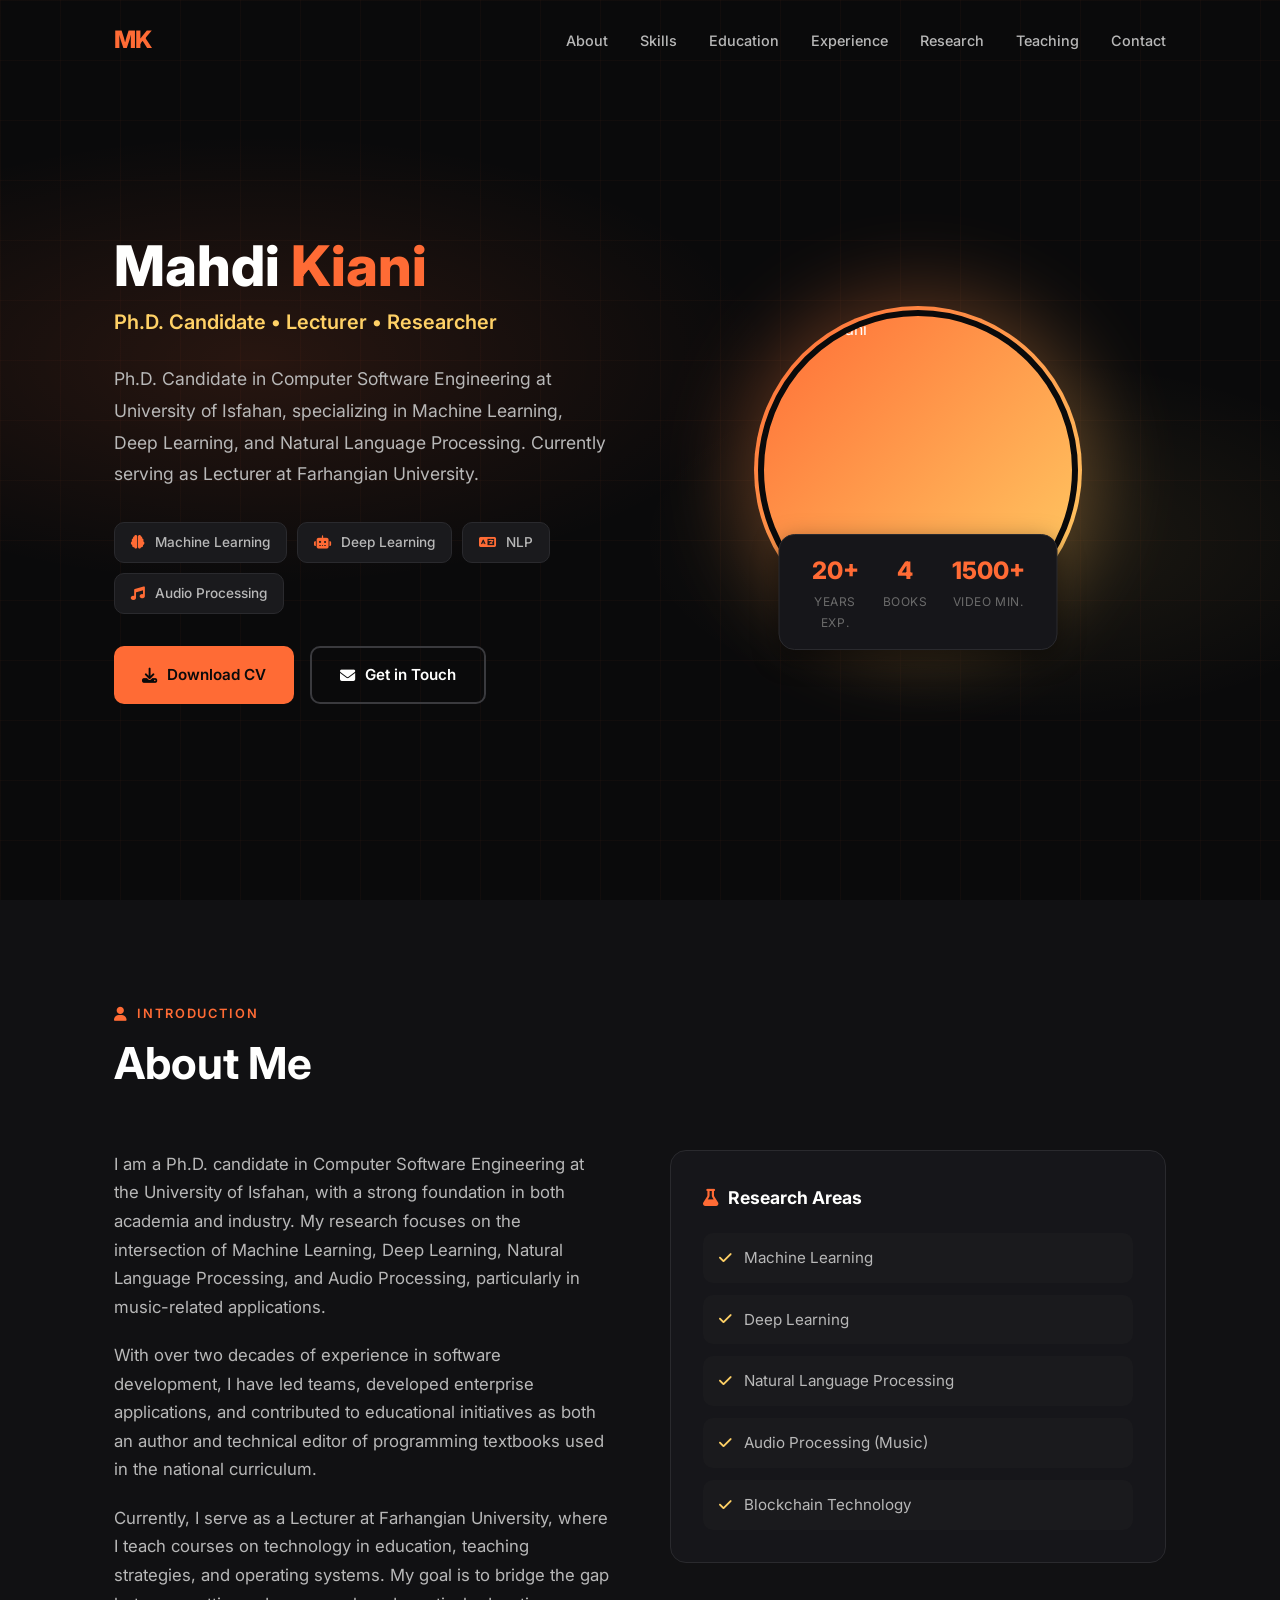
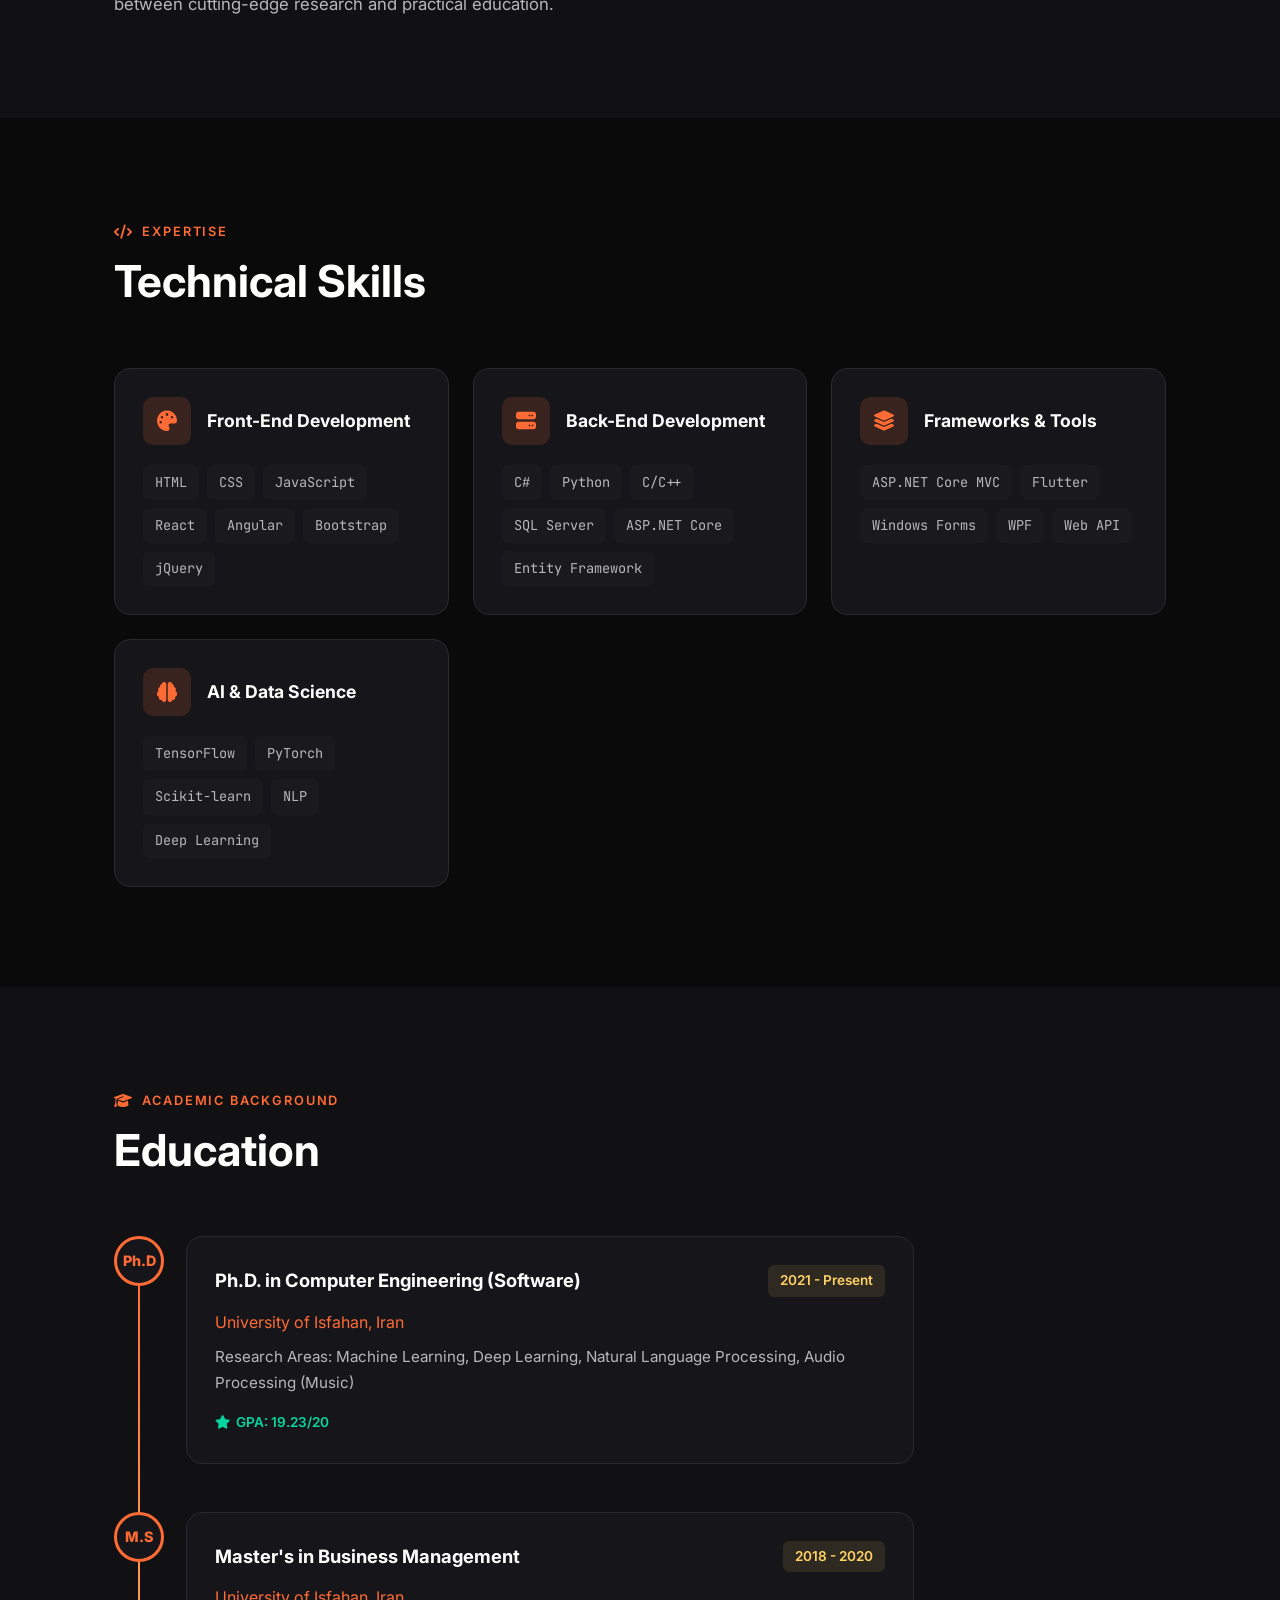
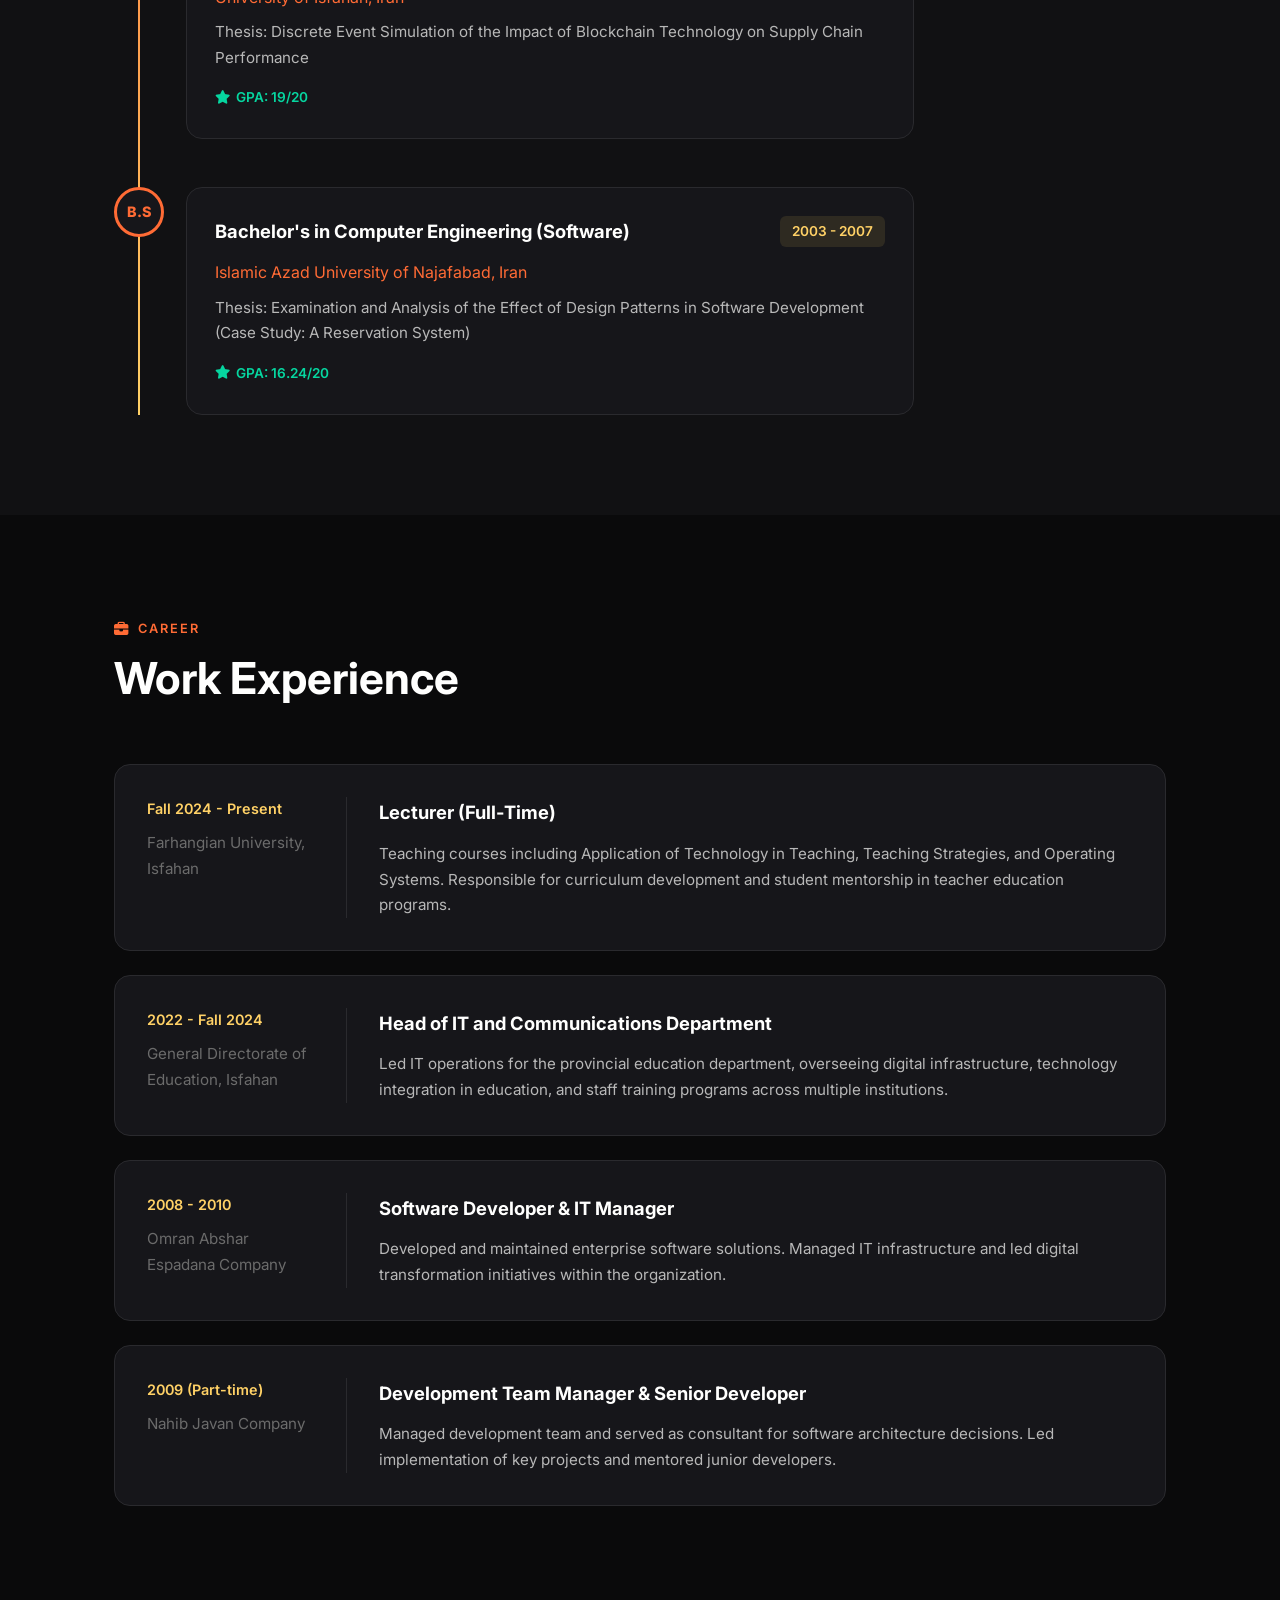
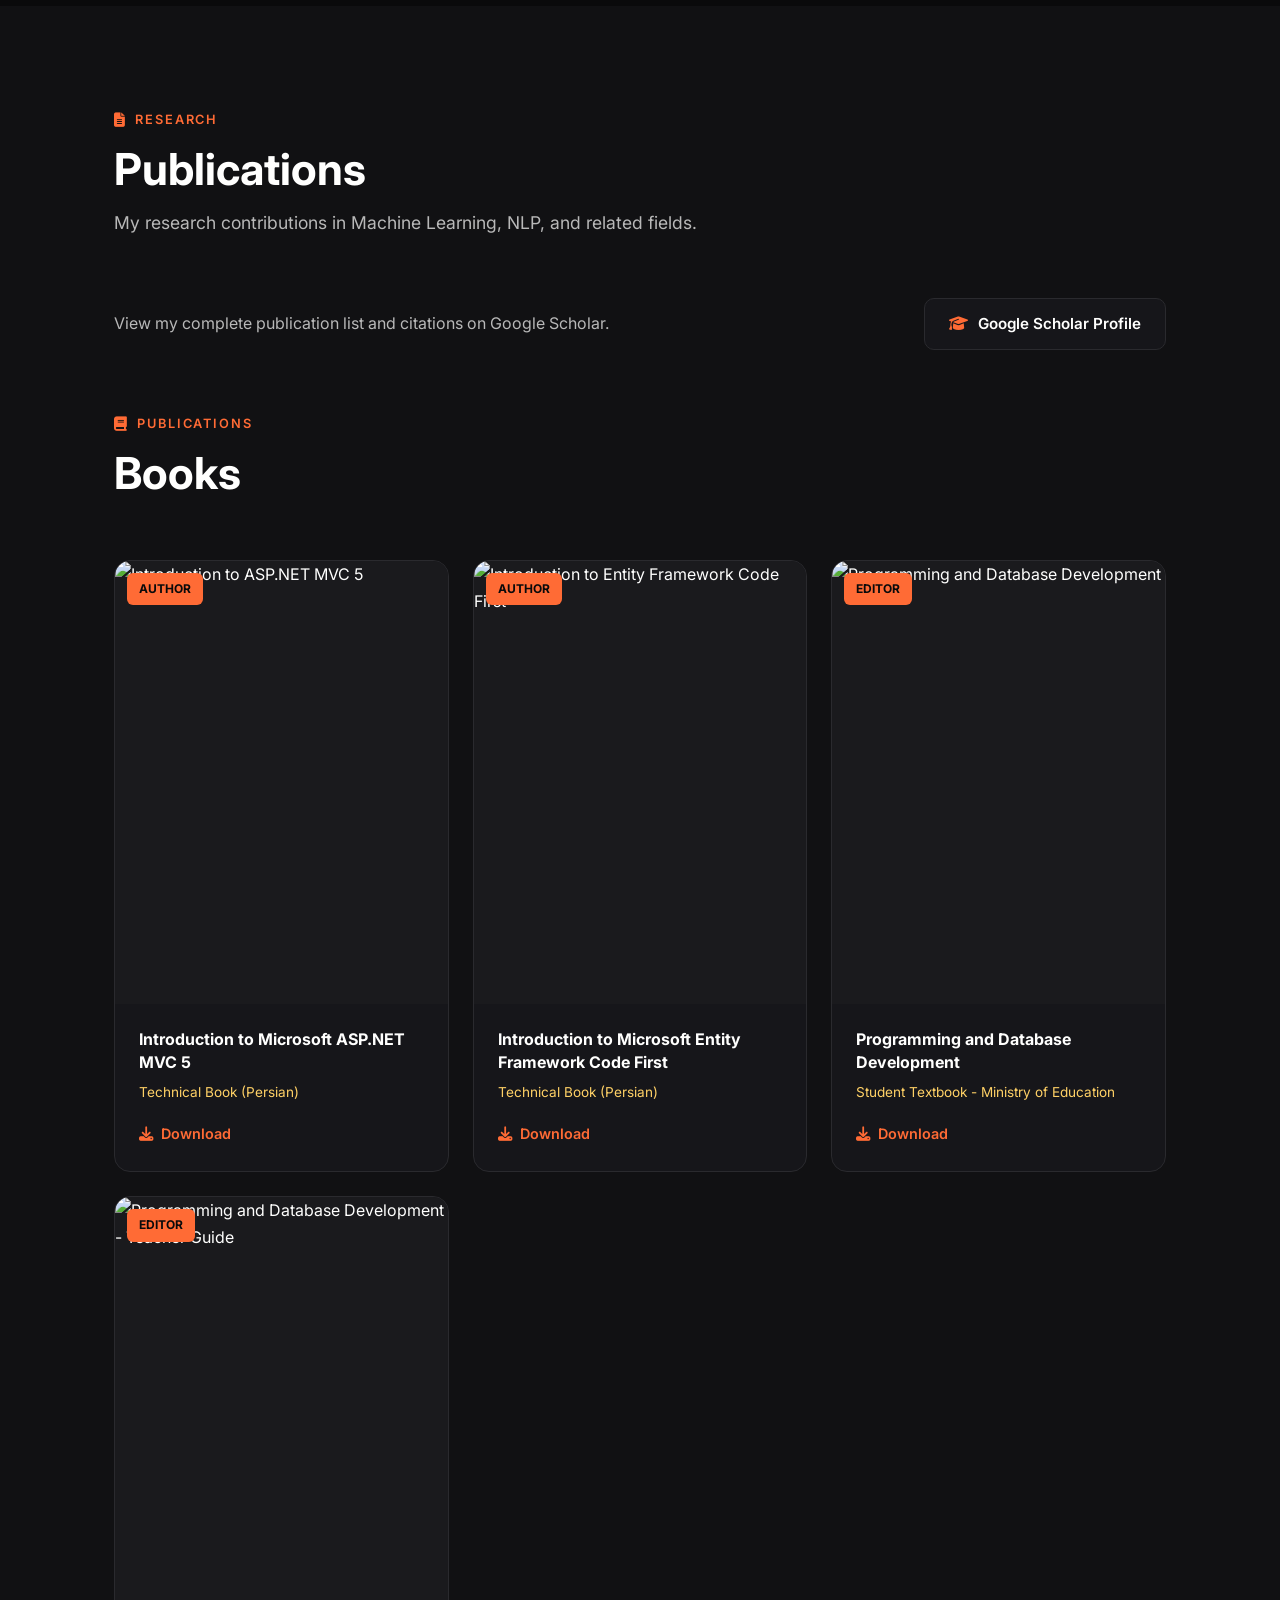
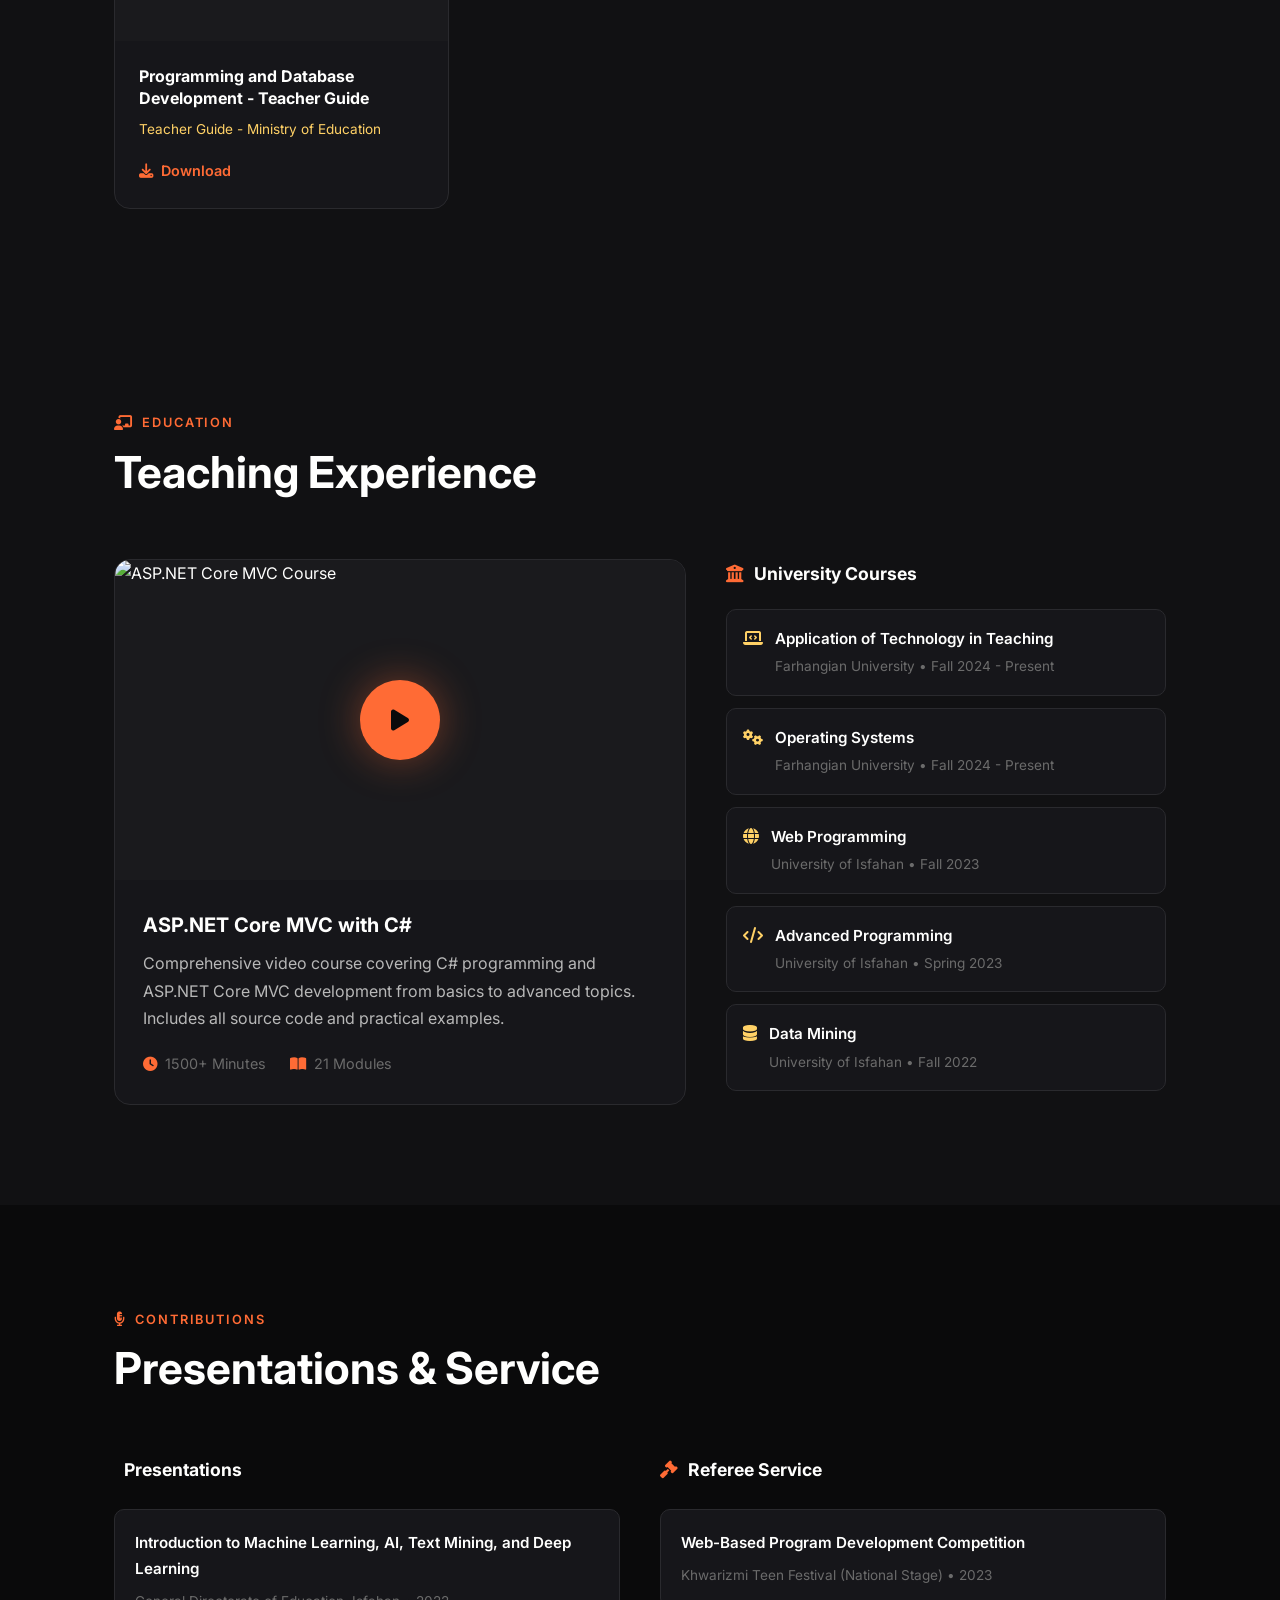
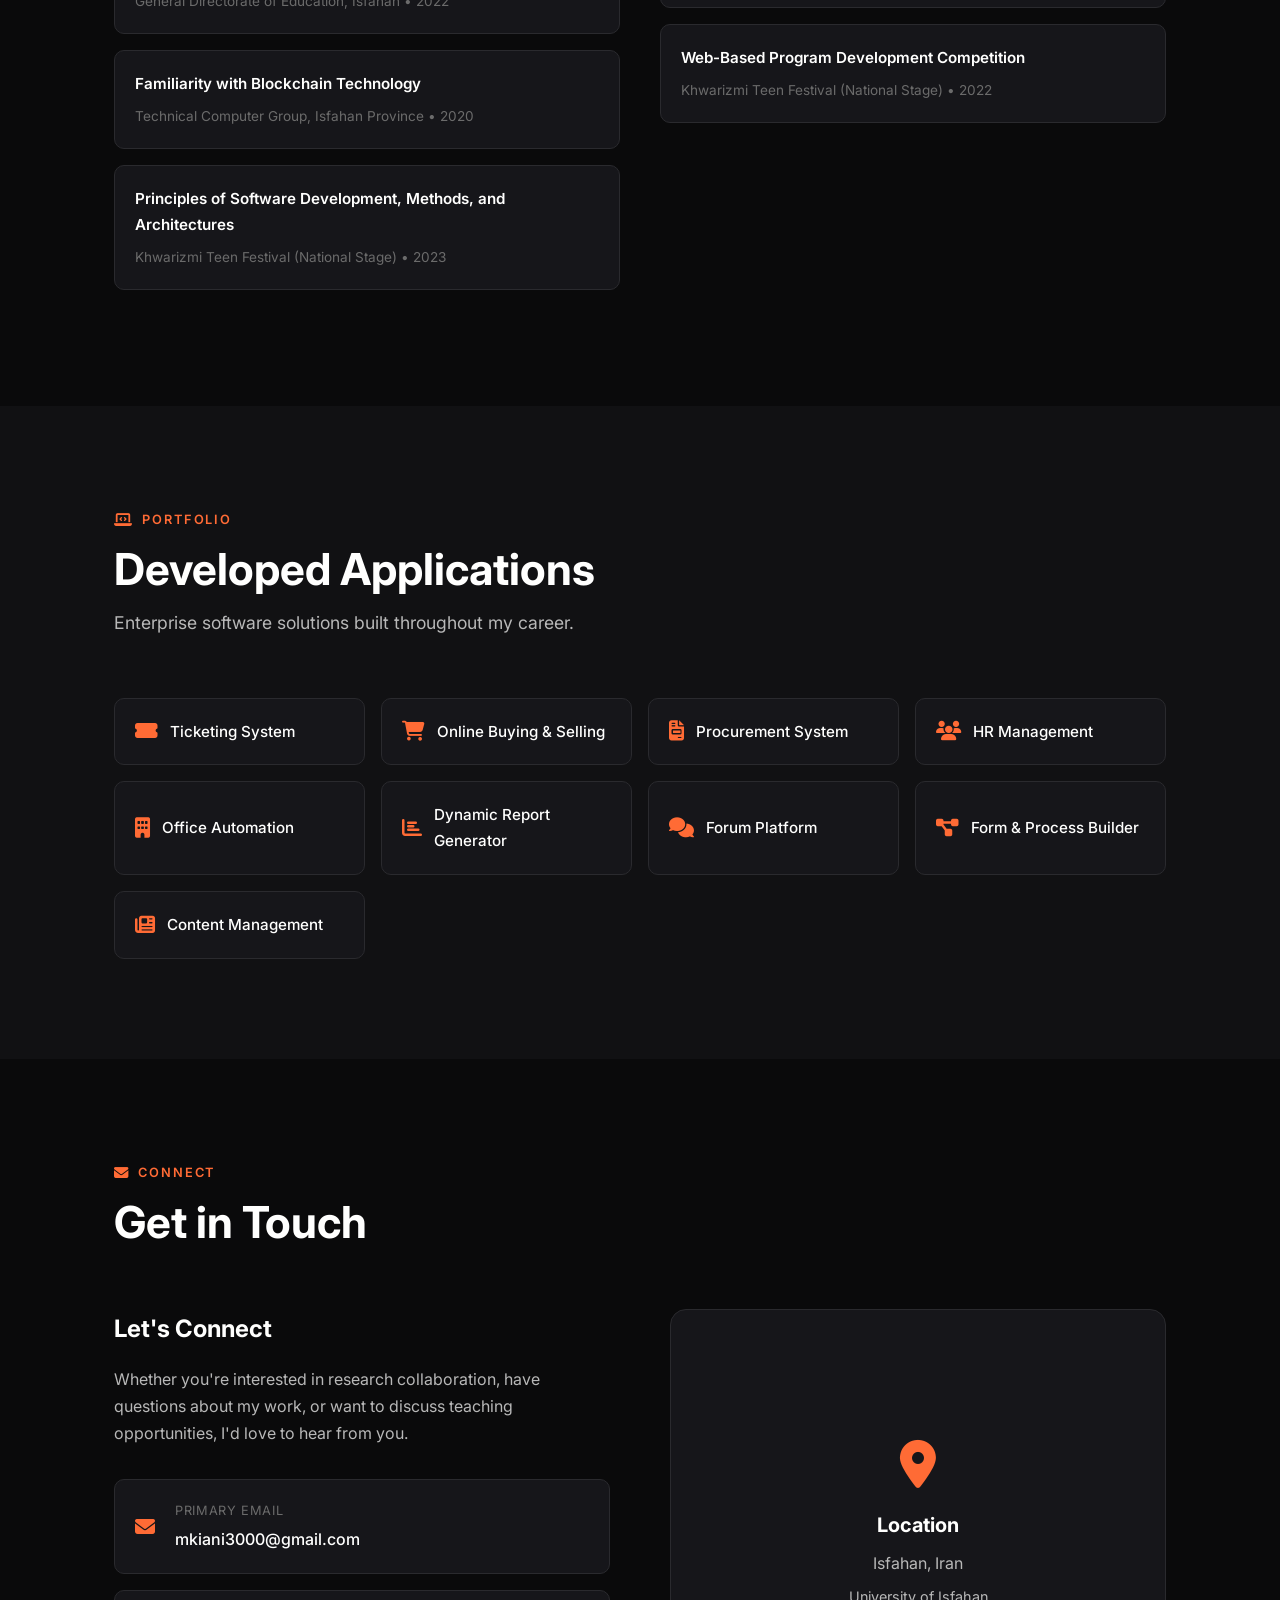
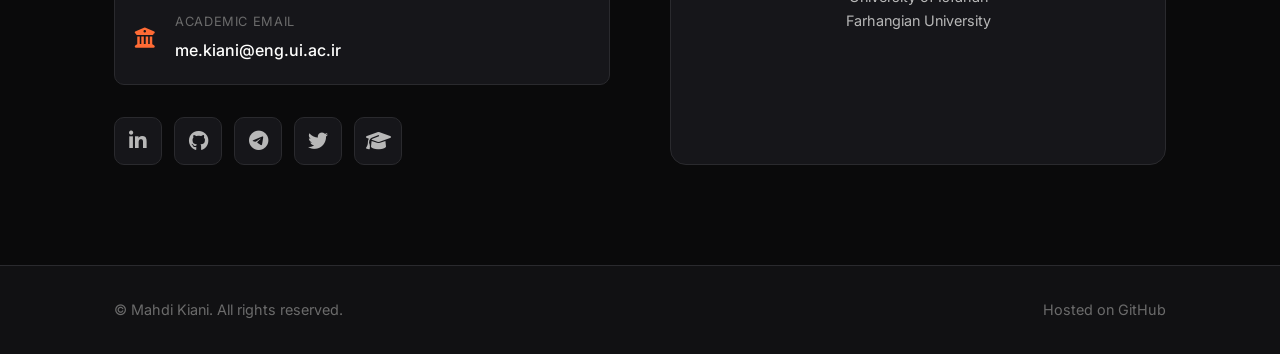
==== index.html @ ae6b4154 "Add files via upload" ====
<!DOCTYPE html>
<html lang="en">
<head>
    <meta charset="UTF-8">
    <meta name="viewport" content="width=device-width, initial-scale=1.0">
    <meta name="description" content="Mahdi Kiani - Ph.D. Candidate in Computer Software Engineering, Lecturer, Researcher in Machine Learning, Deep Learning, and NLP">
    <meta name="keywords" content="Mahdi Kiani, PhD, Computer Engineering, Machine Learning, Deep Learning, NLP, University of Isfahan, Farhangian University">
    <meta name="author" content="Mahdi Kiani">
    
    <title>Mahdi Kiani | Ph.D. Candidate • Lecturer • Researcher</title>
    
    <!-- Favicon -->
    <link rel="icon" type="image/png" href="images/favicon.png">
    
    <!-- Google Fonts -->
    <link rel="preconnect" href="https://fonts.googleapis.com">
    <link rel="preconnect" href="https://fonts.gstatic.com" crossorigin>
    <link href="https://fonts.googleapis.com/css2?family=Inter:wght@300;400;500;600;700;800&family=JetBrains+Mono:wght@400;500&display=swap" rel="stylesheet">
    
    <!-- Font Awesome Icons -->
    <link rel="stylesheet" href="https://cdnjs.cloudflare.com/ajax/libs/font-awesome/6.5.1/css/all.min.css">
    
    <!-- AOS Animation Library -->
    <link rel="stylesheet" href="https://cdnjs.cloudflare.com/ajax/libs/aos/2.3.4/aos.css">
    
    <style>
        /* ========================================
           CSS Variables - Dark Mode with Warm High Contrast
           ======================================== */
        :root {
            /* Warm High Contrast Palette */
            --primary: #ff6b35;
            --primary-light: #ff8c5a;
            --primary-dark: #e55a2b;
            --primary-glow: rgba(255, 107, 53, 0.15);
            
            --accent: #ffd166;
            --accent-light: #ffe08a;
            --accent-dark: #e5b84d;
            
            --success: #06d6a0;
            --info: #118ab2;
            
            /* Dark backgrounds */
            --bg-primary: #0a0a0b;
            --bg-secondary: #111113;
            --bg-tertiary: #1a1a1d;
            --bg-card: #16161a;
            --bg-card-hover: #1e1e23;
            
            /* Text colors */
            --text-primary: #fffffe;
            --text-secondary: #b8b8b8;
            --text-muted: #6b6b6b;
            
            /* Borders */
            --border-color: #2a2a2e;
            --border-light: #3a3a3e;
            
            /* Shadows */
            --shadow-sm: 0 2px 4px rgba(0, 0, 0, 0.3);
            --shadow-md: 0 4px 12px rgba(0, 0, 0, 0.4);
            --shadow-lg: 0 8px 24px rgba(0, 0, 0, 0.5);
            --shadow-glow: 0 0 30px rgba(255, 107, 53, 0.2);
            
            /* Typography */
            --font-main: 'Inter', -apple-system, BlinkMacSystemFont, sans-serif;
            --font-mono: 'JetBrains Mono', monospace;
            
            /* Spacing */
            --section-padding: 100px;
            --container-width: 1100px;
            
            /* Transitions */
            --transition-fast: 0.15s ease;
            --transition-base: 0.3s ease;
            --transition-slow: 0.5s ease;
            
            /* Border Radius */
            --radius-sm: 6px;
            --radius-md: 10px;
            --radius-lg: 16px;
            --radius-xl: 24px;
        }

        /* ========================================
           Base Styles
           ======================================== */
        *, *::before, *::after {
            box-sizing: border-box;
            margin: 0;
            padding: 0;
        }

        html {
            scroll-behavior: smooth;
            font-size: 16px;
        }

        body {
            font-family: var(--font-main);
            background-color: var(--bg-primary);
            color: var(--text-primary);
            line-height: 1.7;
            overflow-x: hidden;
        }

        ::selection {
            background: var(--primary);
            color: var(--bg-primary);
        }

        img {
            max-width: 100%;
            height: auto;
            display: block;
        }

        a {
            text-decoration: none;
            color: inherit;
            transition: color var(--transition-fast);
        }

        ul, ol {
            list-style: none;
        }

        /* Container */
        .container {
            width: 100%;
            max-width: var(--container-width);
            margin: 0 auto;
            padding: 0 24px;
        }

        /* Section */
        .section {
            padding: var(--section-padding) 0;
        }

        .section-header {
            margin-bottom: 60px;
        }

        .section-tag {
            display: inline-flex;
            align-items: center;
            gap: 8px;
            font-size: 0.8rem;
            font-weight: 600;
            color: var(--primary);
            text-transform: uppercase;
            letter-spacing: 0.15em;
            margin-bottom: 12px;
        }

        .section-tag i {
            font-size: 0.9rem;
        }

        .section-title {
            font-size: clamp(2rem, 4vw, 2.75rem);
            font-weight: 700;
            color: var(--text-primary);
            line-height: 1.2;
        }

        .section-subtitle {
            font-size: 1.1rem;
            color: var(--text-secondary);
            margin-top: 12px;
            max-width: 600px;
        }

        /* ========================================
           Navigation
           ======================================== */
        .navbar {
            position: fixed;
            top: 0;
            left: 0;
            right: 0;
            z-index: 1000;
            padding: 20px 0;
            transition: all var(--transition-base);
        }

        .navbar.scrolled {
            background: rgba(10, 10, 11, 0.95);
            backdrop-filter: blur(20px);
            padding: 12px 0;
            border-bottom: 1px solid var(--border-color);
        }

        .nav-container {
            max-width: var(--container-width);
            margin: 0 auto;
            padding: 0 24px;
            display: flex;
            align-items: center;
            justify-content: space-between;
        }

        .nav-logo {
            font-size: 1.5rem;
            font-weight: 800;
            color: var(--primary);
            letter-spacing: -0.03em;
        }

        .nav-menu {
            display: flex;
            align-items: center;
            gap: 32px;
        }

        .nav-link {
            font-size: 0.9rem;
            font-weight: 500;
            color: var(--text-secondary);
            position: relative;
            padding: 8px 0;
        }

        .nav-link::after {
            content: '';
            position: absolute;
            bottom: 0;
            left: 0;
            width: 0;
            height: 2px;
            background: var(--primary);
            transition: width var(--transition-base);
        }

        .nav-link:hover,
        .nav-link.active {
            color: var(--text-primary);
        }

        .nav-link:hover::after,
        .nav-link.active::after {
            width: 100%;
        }

        .nav-toggle {
            display: none;
            flex-direction: column;
            gap: 5px;
            background: none;
            border: none;
            cursor: pointer;
            padding: 8px;
        }

        .nav-toggle span {
            width: 24px;
            height: 2px;
            background: var(--text-primary);
            transition: all var(--transition-fast);
        }

        /* ========================================
           Hero Section
           ======================================== */
        .hero {
            min-height: 100vh;
            display: flex;
            align-items: center;
            position: relative;
            padding: 120px 0 80px;
            overflow: hidden;
        }

        .hero-bg {
            position: absolute;
            inset: 0;
            z-index: -1;
        }

        .hero-gradient {
            position: absolute;
            inset: 0;
            background: 
                radial-gradient(ellipse 80% 50% at 20% 40%, rgba(255, 107, 53, 0.12) 0%, transparent 50%),
                radial-gradient(ellipse 60% 40% at 80% 60%, rgba(255, 209, 102, 0.08) 0%, transparent 50%);
        }

        .hero-grid {
            position: absolute;
            inset: 0;
            background-image: 
                linear-gradient(rgba(255, 107, 53, 0.03) 1px, transparent 1px),
                linear-gradient(90deg, rgba(255, 107, 53, 0.03) 1px, transparent 1px);
            background-size: 60px 60px;
        }

        .hero-content {
            display: grid;
            grid-template-columns: 1fr 1fr;
            gap: 60px;
            align-items: center;
        }

        .hero-text h1 {
            font-size: clamp(2.5rem, 5vw, 3.5rem);
            font-weight: 800;
            line-height: 1.1;
            margin-bottom: 8px;
        }

        .hero-text h1 .highlight {
            color: var(--primary);
        }

        .hero-subtitle {
            font-size: 1.25rem;
            color: var(--accent);
            font-weight: 600;
            margin-bottom: 24px;
        }

        .hero-description {
            font-size: 1.1rem;
            color: var(--text-secondary);
            margin-bottom: 32px;
            line-height: 1.8;
        }

        .hero-tags {
            display: flex;
            flex-wrap: wrap;
            gap: 10px;
            margin-bottom: 32px;
        }

        .hero-tag {
            padding: 8px 16px;
            background: var(--bg-tertiary);
            border: 1px solid var(--border-color);
            border-radius: var(--radius-md);
            font-size: 0.85rem;
            color: var(--text-secondary);
            font-weight: 500;
        }

        .hero-tag i {
            color: var(--primary);
            margin-right: 6px;
        }

        .hero-actions {
            display: flex;
            gap: 16px;
            flex-wrap: wrap;
        }

        .btn {
            display: inline-flex;
            align-items: center;
            gap: 10px;
            padding: 14px 28px;
            font-family: var(--font-main);
            font-size: 0.95rem;
            font-weight: 600;
            border-radius: var(--radius-md);
            transition: all var(--transition-fast);
            cursor: pointer;
            border: none;
        }

        .btn-primary {
            background: var(--primary);
            color: var(--bg-primary);
        }

        .btn-primary:hover {
            background: var(--primary-light);
            transform: translateY(-2px);
            box-shadow: var(--shadow-glow);
        }

        .btn-secondary {
            background: transparent;
            color: var(--text-primary);
            border: 2px solid var(--border-light);
        }

        .btn-secondary:hover {
            border-color: var(--primary);
            color: var(--primary);
        }

        .hero-image {
            position: relative;
            display: flex;
            justify-content: center;
        }

        .hero-image-wrapper {
            position: relative;
            width: 320px;
            height: 320px;
        }

        .hero-image-glow {
            position: absolute;
            inset: -20px;
            background: linear-gradient(135deg, var(--primary), var(--accent));
            border-radius: 50%;
            opacity: 0.3;
            filter: blur(40px);
            animation: pulse 4s ease-in-out infinite;
        }

        @keyframes pulse {
            0%, 100% { transform: scale(1); opacity: 0.3; }
            50% { transform: scale(1.05); opacity: 0.4; }
        }

        .hero-image-border {
            position: absolute;
            inset: -4px;
            background: linear-gradient(135deg, var(--primary), var(--accent));
            border-radius: 50%;
        }

        .hero-image img {
            position: relative;
            width: 100%;
            height: 100%;
            border-radius: 50%;
            object-fit: cover;
            border: 6px solid var(--bg-primary);
        }

        .hero-stats {
            position: absolute;
            bottom: -20px;
            left: 50%;
            transform: translateX(-50%);
            display: flex;
            gap: 24px;
            background: var(--bg-card);
            padding: 16px 32px;
            border-radius: var(--radius-lg);
            border: 1px solid var(--border-color);
            box-shadow: var(--shadow-lg);
        }

        .hero-stat {
            text-align: center;
        }

        .hero-stat-value {
            font-size: 1.5rem;
            font-weight: 800;
            color: var(--primary);
        }

        .hero-stat-label {
            font-size: 0.75rem;
            color: var(--text-muted);
            text-transform: uppercase;
            letter-spacing: 0.05em;
        }

        /* ========================================
           About Section
           ======================================== */
        .about {
            background: var(--bg-secondary);
        }

        .about-content {
            display: grid;
            grid-template-columns: 1fr 1fr;
            gap: 60px;
            align-items: start;
        }

        .about-text p {
            color: var(--text-secondary);
            margin-bottom: 20px;
            font-size: 1.05rem;
        }

        .about-text p:last-child {
            margin-bottom: 0;
        }

        .research-areas {
            background: var(--bg-card);
            padding: 32px;
            border-radius: var(--radius-lg);
            border: 1px solid var(--border-color);
        }

        .research-areas h3 {
            font-size: 1.1rem;
            font-weight: 700;
            color: var(--text-primary);
            margin-bottom: 20px;
            display: flex;
            align-items: center;
            gap: 10px;
        }

        .research-areas h3 i {
            color: var(--primary);
        }

        .research-list {
            display: flex;
            flex-direction: column;
            gap: 12px;
        }

        .research-item {
            display: flex;
            align-items: center;
            gap: 12px;
            padding: 12px 16px;
            background: var(--bg-tertiary);
            border-radius: var(--radius-md);
            font-size: 0.95rem;
            color: var(--text-secondary);
            transition: all var(--transition-fast);
        }

        .research-item:hover {
            background: var(--bg-card-hover);
            color: var(--text-primary);
            transform: translateX(4px);
        }

        .research-item i {
            color: var(--accent);
            font-size: 0.9rem;
        }

        /* ========================================
           Skills Section
           ======================================== */
        .skills-grid {
            display: grid;
            grid-template-columns: repeat(auto-fit, minmax(300px, 1fr));
            gap: 24px;
        }

        .skill-card {
            background: var(--bg-card);
            border-radius: var(--radius-lg);
            border: 1px solid var(--border-color);
            padding: 28px;
            transition: all var(--transition-base);
        }

        .skill-card:hover {
            border-color: var(--primary);
            transform: translateY(-4px);
            box-shadow: var(--shadow-lg);
        }

        .skill-card-header {
            display: flex;
            align-items: center;
            gap: 16px;
            margin-bottom: 20px;
        }

        .skill-icon {
            width: 48px;
            height: 48px;
            background: var(--primary-glow);
            border-radius: var(--radius-md);
            display: flex;
            align-items: center;
            justify-content: center;
            font-size: 1.25rem;
            color: var(--primary);
        }

        .skill-card-header h3 {
            font-size: 1.1rem;
            font-weight: 700;
            color: var(--text-primary);
        }

        .skill-tags {
            display: flex;
            flex-wrap: wrap;
            gap: 8px;
        }

        .skill-tag {
            padding: 6px 12px;
            background: var(--bg-tertiary);
            border-radius: var(--radius-sm);
            font-size: 0.85rem;
            color: var(--text-secondary);
            font-family: var(--font-mono);
            transition: all var(--transition-fast);
        }

        .skill-tag:hover {
            background: var(--bg-card-hover);
            color: var(--text-primary);
        }

        /* ========================================
           Education Section
           ======================================== */
        .education {
            background: var(--bg-secondary);
        }

        .education-timeline {
            position: relative;
            max-width: 800px;
        }

        .education-timeline::before {
            content: '';
            position: absolute;
            left: 24px;
            top: 0;
            bottom: 0;
            width: 2px;
            background: linear-gradient(to bottom, var(--primary), var(--accent));
        }

        .education-item {
            position: relative;
            padding-left: 72px;
            padding-bottom: 48px;
        }

        .education-item:last-child {
            padding-bottom: 0;
        }

        .education-marker {
            position: absolute;
            left: 0;
            top: 0;
            width: 50px;
            height: 50px;
            background: var(--bg-card);
            border: 3px solid var(--primary);
            border-radius: 50%;
            display: flex;
            align-items: center;
            justify-content: center;
            font-weight: 800;
            color: var(--primary);
            font-size: 0.9rem;
            z-index: 1;
        }

        .education-content {
            background: var(--bg-card);
            padding: 28px;
            border-radius: var(--radius-lg);
            border: 1px solid var(--border-color);
            transition: all var(--transition-base);
        }

        .education-content:hover {
            border-color: var(--primary);
            box-shadow: var(--shadow-lg);
        }

        .education-header {
            display: flex;
            justify-content: space-between;
            align-items: flex-start;
            gap: 16px;
            margin-bottom: 12px;
            flex-wrap: wrap;
        }

        .education-degree {
            font-size: 1.15rem;
            font-weight: 700;
            color: var(--text-primary);
        }

        .education-date {
            font-size: 0.85rem;
            font-weight: 600;
            color: var(--accent);
            padding: 4px 12px;
            background: rgba(255, 209, 102, 0.1);
            border-radius: var(--radius-sm);
        }

        .education-school {
            font-size: 1rem;
            color: var(--primary);
            margin-bottom: 8px;
        }

        .education-details {
            font-size: 0.95rem;
            color: var(--text-secondary);
            margin-bottom: 12px;
        }

        .education-gpa {
            display: inline-flex;
            align-items: center;
            gap: 6px;
            font-size: 0.85rem;
            color: var(--success);
            font-weight: 600;
        }

        /* ========================================
           Experience Section
           ======================================== */
        .experience-grid {
            display: grid;
            gap: 24px;
        }

        .experience-card {
            display: grid;
            grid-template-columns: 200px 1fr;
            gap: 32px;
            background: var(--bg-card);
            padding: 32px;
            border-radius: var(--radius-lg);
            border: 1px solid var(--border-color);
            transition: all var(--transition-base);
        }

        .experience-card:hover {
            border-color: var(--primary);
            box-shadow: var(--shadow-lg);
        }

        .experience-meta {
            border-right: 1px solid var(--border-color);
            padding-right: 32px;
        }

        .experience-date {
            font-size: 0.9rem;
            font-weight: 600;
            color: var(--accent);
            margin-bottom: 8px;
        }

        .experience-company {
            font-size: 0.95rem;
            color: var(--text-muted);
        }

        .experience-role {
            font-size: 1.15rem;
            font-weight: 700;
            color: var(--text-primary);
            margin-bottom: 12px;
        }

        .experience-description {
            font-size: 0.95rem;
            color: var(--text-secondary);
            line-height: 1.7;
        }

        /* ========================================
           Publications Section
           ======================================== */
        .publications {
            background: var(--bg-secondary);
        }

        .publications-intro {
            display: flex;
            justify-content: space-between;
            align-items: center;
            margin-bottom: 40px;
            flex-wrap: wrap;
            gap: 20px;
        }

        .scholar-link {
            display: inline-flex;
            align-items: center;
            gap: 10px;
            padding: 12px 24px;
            background: var(--bg-card);
            border: 1px solid var(--border-color);
            border-radius: var(--radius-md);
            font-size: 0.95rem;
            font-weight: 600;
            color: var(--text-primary);
            transition: all var(--transition-fast);
        }

        .scholar-link:hover {
            border-color: var(--primary);
            color: var(--primary);
            transform: translateY(-2px);
        }

        .scholar-link i {
            color: var(--primary);
        }

        .publications-grid {
            display: grid;
            gap: 20px;
        }

        .publication-card {
            background: var(--bg-card);
            padding: 24px;
            border-radius: var(--radius-lg);
            border: 1px solid var(--border-color);
            transition: all var(--transition-base);
        }

        .publication-card:hover {
            border-color: var(--primary);
        }

        .publication-title {
            font-size: 1.05rem;
            font-weight: 600;
            color: var(--text-primary);
            margin-bottom: 8px;
            line-height: 1.5;
        }

        .publication-meta {
            display: flex;
            flex-wrap: wrap;
            gap: 16px;
            font-size: 0.85rem;
            color: var(--text-muted);
        }

        .publication-meta span {
            display: flex;
            align-items: center;
            gap: 6px;
        }

        .publication-meta i {
            color: var(--primary);
        }

        /* ========================================
           Books Section
           ======================================== */
        .books-grid {
            display: grid;
            grid-template-columns: repeat(auto-fit, minmax(280px, 1fr));
            gap: 24px;
        }

        .book-card {
            background: var(--bg-card);
            border-radius: var(--radius-lg);
            border: 1px solid var(--border-color);
            overflow: hidden;
            transition: all var(--transition-base);
        }

        .book-card:hover {
            border-color: var(--primary);
            transform: translateY(-4px);
            box-shadow: var(--shadow-lg);
        }

        .book-cover {
            aspect-ratio: 3/4;
            background: var(--bg-tertiary);
            position: relative;
            overflow: hidden;
        }

        .book-cover img {
            width: 100%;
            height: 100%;
            object-fit: cover;
            transition: transform var(--transition-slow);
        }

        .book-card:hover .book-cover img {
            transform: scale(1.05);
        }

        .book-badge {
            position: absolute;
            top: 12px;
            left: 12px;
            padding: 6px 12px;
            background: var(--primary);
            color: var(--bg-primary);
            font-size: 0.75rem;
            font-weight: 700;
            border-radius: var(--radius-sm);
            text-transform: uppercase;
        }

        .book-info {
            padding: 24px;
        }

        .book-title {
            font-size: 1rem;
            font-weight: 700;
            color: var(--text-primary);
            margin-bottom: 8px;
            line-height: 1.4;
        }

        .book-role {
            font-size: 0.85rem;
            color: var(--accent);
            margin-bottom: 16px;
        }

        .book-link {
            display: inline-flex;
            align-items: center;
            gap: 8px;
            font-size: 0.9rem;
            font-weight: 600;
            color: var(--primary);
        }

        .book-link:hover {
            color: var(--primary-light);
        }

        /* ========================================
           Teaching Section
           ======================================== */
        .teaching {
            background: var(--bg-secondary);
        }

        .teaching-content {
            display: grid;
            grid-template-columns: 1.3fr 1fr;
            gap: 40px;
        }

        .video-course {
            background: var(--bg-card);
            border-radius: var(--radius-lg);
            border: 1px solid var(--border-color);
            overflow: hidden;
        }

        .video-course-cover {
            aspect-ratio: 16/9;
            background: var(--bg-tertiary);
            position: relative;
        }

        .video-course-cover img {
            width: 100%;
            height: 100%;
            object-fit: cover;
        }

        .video-play {
            position: absolute;
            top: 50%;
            left: 50%;
            transform: translate(-50%, -50%);
            width: 80px;
            height: 80px;
            background: var(--primary);
            border-radius: 50%;
            display: flex;
            align-items: center;
            justify-content: center;
            color: var(--bg-primary);
            font-size: 1.5rem;
            box-shadow: 0 0 40px rgba(255, 107, 53, 0.4);
            transition: all var(--transition-base);
        }

        .video-course:hover .video-play {
            transform: translate(-50%, -50%) scale(1.1);
        }

        .video-course-info {
            padding: 28px;
        }

        .video-course-info h3 {
            font-size: 1.25rem;
            font-weight: 700;
            color: var(--text-primary);
            margin-bottom: 8px;
        }

        .video-course-info p {
            color: var(--text-secondary);
            margin-bottom: 20px;
        }

        .video-stats {
            display: flex;
            gap: 24px;
        }

        .video-stat {
            display: flex;
            align-items: center;
            gap: 8px;
            font-size: 0.9rem;
            color: var(--text-muted);
        }

        .video-stat i {
            color: var(--primary);
        }

        .courses-list-section h3 {
            font-size: 1.1rem;
            font-weight: 700;
            color: var(--text-primary);
            margin-bottom: 20px;
            display: flex;
            align-items: center;
            gap: 10px;
        }

        .courses-list-section h3 i {
            color: var(--primary);
        }

        .course-item {
            display: flex;
            align-items: flex-start;
            gap: 12px;
            padding: 16px;
            background: var(--bg-card);
            border-radius: var(--radius-md);
            margin-bottom: 12px;
            border: 1px solid var(--border-color);
            transition: all var(--transition-fast);
        }

        .course-item:hover {
            border-color: var(--primary);
        }

        .course-item i {
            color: var(--accent);
            margin-top: 4px;
        }

        .course-item-content h4 {
            font-size: 0.95rem;
            font-weight: 600;
            color: var(--text-primary);
            margin-bottom: 4px;
        }

        .course-item-content p {
            font-size: 0.85rem;
            color: var(--text-muted);
        }

        /* ========================================
           Presentations & Service
           ======================================== */
        .presentations-grid {
            display: grid;
            grid-template-columns: 1fr 1fr;
            gap: 40px;
        }

        .presentations-col h3 {
            font-size: 1.1rem;
            font-weight: 700;
            color: var(--text-primary);
            margin-bottom: 24px;
            display: flex;
            align-items: center;
            gap: 10px;
        }

        .presentations-col h3 i {
            color: var(--primary);
        }

        .presentation-item {
            padding: 20px;
            background: var(--bg-card);
            border-radius: var(--radius-md);
            border: 1px solid var(--border-color);
            margin-bottom: 16px;
            transition: all var(--transition-fast);
        }

        .presentation-item:hover {
            border-color: var(--primary);
        }

        .presentation-item h4 {
            font-size: 0.95rem;
            font-weight: 600;
            color: var(--text-primary);
            margin-bottom: 8px;
        }

        .presentation-item p {
            font-size: 0.85rem;
            color: var(--text-muted);
        }

        /* ========================================
           Software Section
           ======================================== */
        .software {
            background: var(--bg-secondary);
        }

        .software-grid {
            display: grid;
            grid-template-columns: repeat(auto-fit, minmax(200px, 1fr));
            gap: 16px;
        }

        .software-item {
            display: flex;
            align-items: center;
            gap: 12px;
            padding: 20px;
            background: var(--bg-card);
            border-radius: var(--radius-md);
            border: 1px solid var(--border-color);
            transition: all var(--transition-fast);
        }

        .software-item:hover {
            border-color: var(--primary);
            transform: translateY(-2px);
        }

        .software-item i {
            font-size: 1.25rem;
            color: var(--primary);
        }

        .software-item span {
            font-size: 0.95rem;
            font-weight: 500;
            color: var(--text-primary);
        }

        /* ========================================
           Contact Section
           ======================================== */
        .contact-content {
            display: grid;
            grid-template-columns: 1fr 1fr;
            gap: 60px;
            align-items: start;
        }

        .contact-info h3 {
            font-size: 1.5rem;
            font-weight: 700;
            color: var(--text-primary);
            margin-bottom: 16px;
        }

        .contact-info p {
            color: var(--text-secondary);
            margin-bottom: 32px;
        }

        .contact-methods {
            display: flex;
            flex-direction: column;
            gap: 16px;
        }

        .contact-method {
            display: flex;
            align-items: center;
            gap: 16px;
            padding: 20px;
            background: var(--bg-card);
            border-radius: var(--radius-md);
            border: 1px solid var(--border-color);
            transition: all var(--transition-fast);
        }

        .contact-method:hover {
            border-color: var(--primary);
            transform: translateX(8px);
        }

        .contact-method i {
            font-size: 1.25rem;
            color: var(--primary);
            width: 24px;
        }

        .contact-method-content span {
            display: block;
            font-size: 0.8rem;
            color: var(--text-muted);
            text-transform: uppercase;
            letter-spacing: 0.05em;
            margin-bottom: 4px;
        }

        .contact-method-content a,
        .contact-method-content p {
            font-size: 1rem;
            color: var(--text-primary);
            font-weight: 500;
            margin: 0;
        }

        .social-links {
            display: flex;
            gap: 12px;
            margin-top: 32px;
        }

        .social-link {
            width: 48px;
            height: 48px;
            background: var(--bg-card);
            border: 1px solid var(--border-color);
            border-radius: var(--radius-md);
            display: flex;
            align-items: center;
            justify-content: center;
            font-size: 1.25rem;
            color: var(--text-secondary);
            transition: all var(--transition-fast);
        }

        .social-link:hover {
            background: var(--primary);
            border-color: var(--primary);
            color: var(--bg-primary);
            transform: translateY(-4px);
        }

        .contact-map {
            background: var(--bg-card);
            border-radius: var(--radius-lg);
            border: 1px solid var(--border-color);
            padding: 32px;
            height: 100%;
            display: flex;
            flex-direction: column;
            justify-content: center;
            align-items: center;
            text-align: center;
        }

        .contact-map i {
            font-size: 3rem;
            color: var(--primary);
            margin-bottom: 20px;
        }

        .contact-map h4 {
            font-size: 1.25rem;
            font-weight: 700;
            color: var(--text-primary);
            margin-bottom: 8px;
        }

        .contact-map p {
            color: var(--text-secondary);
        }

        /* ========================================
           Footer
           ======================================== */
        .footer {
            background: var(--bg-secondary);
            padding: 32px 0;
            border-top: 1px solid var(--border-color);
        }

        .footer-content {
            display: flex;
            justify-content: space-between;
            align-items: center;
            flex-wrap: wrap;
            gap: 16px;
        }

        .footer-copyright {
            font-size: 0.9rem;
            color: var(--text-muted);
        }

        .footer-links {
            display: flex;
            gap: 24px;
        }

        .footer-links a {
            font-size: 0.9rem;
            color: var(--text-muted);
            transition: color var(--transition-fast);
        }

        .footer-links a:hover {
            color: var(--primary);
        }

        /* ========================================
           Responsive Design
           ======================================== */
        @media (max-width: 992px) {
            .hero-content {
                grid-template-columns: 1fr;
                text-align: center;
            }

            .hero-tags {
                justify-content: center;
            }

            .hero-actions {
                justify-content: center;
            }

            .hero-image {
                order: -1;
            }

            .hero-image-wrapper {
                width: 260px;
                height: 260px;
            }

            .about-content {
                grid-template-columns: 1fr;
            }

            .teaching-content {
                grid-template-columns: 1fr;
            }

            .contact-content {
                grid-template-columns: 1fr;
            }

            .presentations-grid {
                grid-template-columns: 1fr;
            }
        }

        @media (max-width: 768px) {
            :root {
                --section-padding: 60px;
            }

            .nav-toggle {
                display: flex;
                z-index: 1001;
            }

            .nav-menu {
                position: fixed;
                top: 0;
                right: -100%;
                width: 100%;
                height: 100vh;
                background: var(--bg-primary);
                flex-direction: column;
                justify-content: center;
                gap: 32px;
                transition: right var(--transition-slow);
            }

            .nav-menu.active {
                right: 0;
            }

            .nav-toggle.active span:nth-child(1) {
                transform: rotate(45deg) translate(5px, 5px);
            }

            .nav-toggle.active span:nth-child(2) {
                opacity: 0;
            }

            .nav-toggle.active span:nth-child(3) {
                transform: rotate(-45deg) translate(5px, -5px);
            }

            .experience-card {
                grid-template-columns: 1fr;
            }

            .experience-meta {
                border-right: none;
                border-bottom: 1px solid var(--border-color);
                padding-right: 0;
                padding-bottom: 16px;
            }

            .hero-stats {
                position: relative;
                bottom: 0;
                margin-top: 40px;
            }

            .education-timeline::before {
                left: 15px;
            }

            .education-item {
                padding-left: 52px;
            }

            .education-marker {
                width: 32px;
                height: 32px;
                font-size: 0.75rem;
            }
        }

        @media (max-width: 480px) {
            .hero-image-wrapper {
                width: 200px;
                height: 200px;
            }

            .hero-stats {
                flex-direction: column;
                gap: 16px;
            }

            .skills-grid {
                grid-template-columns: 1fr;
            }

            .books-grid {
                grid-template-columns: 1fr;
            }

            .software-grid {
                grid-template-columns: 1fr;
            }
        }
    </style>
</head>
<body>
    <!-- Navigation -->
    <nav class="navbar" id="navbar">
        <div class="nav-container">
            <a href="#hero" class="nav-logo">MK</a>
            <button class="nav-toggle" id="nav-toggle" aria-label="Toggle navigation">
                <span></span>
                <span></span>
                <span></span>
            </button>
            <ul class="nav-menu" id="nav-menu">
                <li><a href="#about" class="nav-link">About</a></li>
                <li><a href="#skills" class="nav-link">Skills</a></li>
                <li><a href="#education" class="nav-link">Education</a></li>
                <li><a href="#experience" class="nav-link">Experience</a></li>
                <li><a href="#publications" class="nav-link">Research</a></li>
                <li><a href="#teaching" class="nav-link">Teaching</a></li>
                <li><a href="#contact" class="nav-link">Contact</a></li>
            </ul>
        </div>
    </nav>

    <!-- Hero Section -->
    <section class="hero" id="hero">
        <div class="hero-bg">
            <div class="hero-gradient"></div>
            <div class="hero-grid"></div>
        </div>
        <div class="container">
            <div class="hero-content">
                <div class="hero-text" data-aos="fade-right" data-aos-duration="800">
                    <h1>Mahdi <span class="highlight">Kiani</span></h1>
                    <p class="hero-subtitle">Ph.D. Candidate • Lecturer • Researcher</p>
                    <p class="hero-description">
                        Ph.D. Candidate in Computer Software Engineering at University of Isfahan, 
                        specializing in Machine Learning, Deep Learning, and Natural Language Processing. 
                        Currently serving as Lecturer at Farhangian University.
                    </p>
                    <div class="hero-tags">
                        <span class="hero-tag"><i class="fas fa-brain"></i> Machine Learning</span>
                        <span class="hero-tag"><i class="fas fa-robot"></i> Deep Learning</span>
                        <span class="hero-tag"><i class="fas fa-language"></i> NLP</span>
                        <span class="hero-tag"><i class="fas fa-music"></i> Audio Processing</span>
                    </div>
                    <div class="hero-actions">
                        <a href="files/cv/MahdiKiani_CV.pdf" class="btn btn-primary" download>
                            <i class="fas fa-download"></i> Download CV
                        </a>
                        <a href="#contact" class="btn btn-secondary">
                            <i class="fas fa-envelope"></i> Get in Touch
                        </a>
                    </div>
                </div>
                <div class="hero-image" data-aos="fade-left" data-aos-duration="800" data-aos-delay="200">
                    <div class="hero-image-wrapper">
                        <div class="hero-image-glow"></div>
                        <div class="hero-image-border"></div>
                        <img src="images/profile.jpg" alt="Mahdi Kiani">
                    </div>
                    <div class="hero-stats">
                        <div class="hero-stat">
                            <div class="hero-stat-value">20+</div>
                            <div class="hero-stat-label">Years Exp.</div>
                        </div>
                        <div class="hero-stat">
                            <div class="hero-stat-value">4</div>
                            <div class="hero-stat-label">Books</div>
                        </div>
                        <div class="hero-stat">
                            <div class="hero-stat-value">1500+</div>
                            <div class="hero-stat-label">Video Min.</div>
                        </div>
                    </div>
                </div>
            </div>
        </div>
    </section>

    <!-- About Section -->
    <section class="section about" id="about">
        <div class="container">
            <div class="section-header" data-aos="fade-up">
                <span class="section-tag"><i class="fas fa-user"></i> Introduction</span>
                <h2 class="section-title">About Me</h2>
            </div>
            <div class="about-content">
                <div class="about-text" data-aos="fade-right" data-aos-delay="100">
                    <p>
                        I am a Ph.D. candidate in Computer Software Engineering at the University of Isfahan, 
                        with a strong foundation in both academia and industry. My research focuses on the 
                        intersection of Machine Learning, Deep Learning, Natural Language Processing, and 
                        Audio Processing, particularly in music-related applications.
                    </p>
                    <p>
                        With over two decades of experience in software development, I have led teams, 
                        developed enterprise applications, and contributed to educational initiatives as 
                        both an author and technical editor of programming textbooks used in the national curriculum.
                    </p>
                    <p>
                        Currently, I serve as a Lecturer at Farhangian University, where I teach courses 
                        on technology in education, teaching strategies, and operating systems. My goal is 
                        to bridge the gap between cutting-edge research and practical education.
                    </p>
                </div>
                <div class="research-areas" data-aos="fade-left" data-aos-delay="200">
                    <h3><i class="fas fa-flask"></i> Research Areas</h3>
                    <div class="research-list">
                        <div class="research-item">
                            <i class="fas fa-check"></i>
                            Machine Learning
                        </div>
                        <div class="research-item">
                            <i class="fas fa-check"></i>
                            Deep Learning
                        </div>
                        <div class="research-item">
                            <i class="fas fa-check"></i>
                            Natural Language Processing
                        </div>
                        <div class="research-item">
                            <i class="fas fa-check"></i>
                            Audio Processing (Music)
                        </div>
                        <div class="research-item">
                            <i class="fas fa-check"></i>
                            Blockchain Technology
                        </div>
                    </div>
                </div>
            </div>
        </div>
    </section>

    <!-- Skills Section -->
    <section class="section skills" id="skills">
        <div class="container">
            <div class="section-header" data-aos="fade-up">
                <span class="section-tag"><i class="fas fa-code"></i> Expertise</span>
                <h2 class="section-title">Technical Skills</h2>
            </div>
            <div class="skills-grid">
                <div class="skill-card" data-aos="fade-up" data-aos-delay="100">
                    <div class="skill-card-header">
                        <div class="skill-icon"><i class="fas fa-palette"></i></div>
                        <h3>Front-End Development</h3>
                    </div>
                    <div class="skill-tags">
                        <span class="skill-tag">HTML</span>
                        <span class="skill-tag">CSS</span>
                        <span class="skill-tag">JavaScript</span>
                        <span class="skill-tag">React</span>
                        <span class="skill-tag">Angular</span>
                        <span class="skill-tag">Bootstrap</span>
                        <span class="skill-tag">jQuery</span>
                    </div>
                </div>
                <div class="skill-card" data-aos="fade-up" data-aos-delay="200">
                    <div class="skill-card-header">
                        <div class="skill-icon"><i class="fas fa-server"></i></div>
                        <h3>Back-End Development</h3>
                    </div>
                    <div class="skill-tags">
                        <span class="skill-tag">C#</span>
                        <span class="skill-tag">Python</span>
                        <span class="skill-tag">C/C++</span>
                        <span class="skill-tag">SQL Server</span>
                        <span class="skill-tag">ASP.NET Core</span>
                        <span class="skill-tag">Entity Framework</span>
                    </div>
                </div>
                <div class="skill-card" data-aos="fade-up" data-aos-delay="300">
                    <div class="skill-card-header">
                        <div class="skill-icon"><i class="fas fa-layer-group"></i></div>
                        <h3>Frameworks & Tools</h3>
                    </div>
                    <div class="skill-tags">
                        <span class="skill-tag">ASP.NET Core MVC</span>
                        <span class="skill-tag">Flutter</span>
                        <span class="skill-tag">Windows Forms</span>
                        <span class="skill-tag">WPF</span>
                        <span class="skill-tag">Web API</span>
                    </div>
                </div>
                <div class="skill-card" data-aos="fade-up" data-aos-delay="400">
                    <div class="skill-card-header">
                        <div class="skill-icon"><i class="fas fa-brain"></i></div>
                        <h3>AI & Data Science</h3>
                    </div>
                    <div class="skill-tags">
                        <span class="skill-tag">TensorFlow</span>
                        <span class="skill-tag">PyTorch</span>
                        <span class="skill-tag">Scikit-learn</span>
                        <span class="skill-tag">NLP</span>
                        <span class="skill-tag">Deep Learning</span>
                    </div>
                </div>
            </div>
        </div>
    </section>

    <!-- Education Section -->
    <section class="section education" id="education">
        <div class="container">
            <div class="section-header" data-aos="fade-up">
                <span class="section-tag"><i class="fas fa-graduation-cap"></i> Academic Background</span>
                <h2 class="section-title">Education</h2>
            </div>
            <div class="education-timeline">
                <div class="education-item" data-aos="fade-up" data-aos-delay="100">
                    <div class="education-marker">Ph.D</div>
                    <div class="education-content">
                        <div class="education-header">
                            <div class="education-degree">Ph.D. in Computer Engineering (Software)</div>
                            <span class="education-date">2021 - Present</span>
                        </div>
                        <div class="education-school">University of Isfahan, Iran</div>
                        <div class="education-details">
                            Research Areas: Machine Learning, Deep Learning, Natural Language Processing, Audio Processing (Music)
                        </div>
                        <span class="education-gpa"><i class="fas fa-star"></i> GPA: 19.23/20</span>
                    </div>
                </div>
                <div class="education-item" data-aos="fade-up" data-aos-delay="200">
                    <div class="education-marker">M.S</div>
                    <div class="education-content">
                        <div class="education-header">
                            <div class="education-degree">Master's in Business Management</div>
                            <span class="education-date">2018 - 2020</span>
                        </div>
                        <div class="education-school">University of Isfahan, Iran</div>
                        <div class="education-details">
                            Thesis: Discrete Event Simulation of the Impact of Blockchain Technology on Supply Chain Performance
                        </div>
                        <span class="education-gpa"><i class="fas fa-star"></i> GPA: 19/20</span>
                    </div>
                </div>
                <div class="education-item" data-aos="fade-up" data-aos-delay="300">
                    <div class="education-marker">B.S</div>
                    <div class="education-content">
                        <div class="education-header">
                            <div class="education-degree">Bachelor's in Computer Engineering (Software)</div>
                            <span class="education-date">2003 - 2007</span>
                        </div>
                        <div class="education-school">Islamic Azad University of Najafabad, Iran</div>
                        <div class="education-details">
                            Thesis: Examination and Analysis of the Effect of Design Patterns in Software Development (Case Study: A Reservation System)
                        </div>
                        <span class="education-gpa"><i class="fas fa-star"></i> GPA: 16.24/20</span>
                    </div>
                </div>
            </div>
        </div>
    </section>

    <!-- Experience Section -->
    <section class="section experience" id="experience">
        <div class="container">
            <div class="section-header" data-aos="fade-up">
                <span class="section-tag"><i class="fas fa-briefcase"></i> Career</span>
                <h2 class="section-title">Work Experience</h2>
            </div>
            <div class="experience-grid">
                <div class="experience-card" data-aos="fade-up" data-aos-delay="100">
                    <div class="experience-meta">
                        <div class="experience-date">Fall 2024 - Present</div>
                        <div class="experience-company">Farhangian University, Isfahan</div>
                    </div>
                    <div class="experience-details">
                        <div class="experience-role">Lecturer (Full-Time)</div>
                        <div class="experience-description">
                            Teaching courses including Application of Technology in Teaching, Teaching Strategies, 
                            and Operating Systems. Responsible for curriculum development and student mentorship 
                            in teacher education programs.
                        </div>
                    </div>
                </div>
                <div class="experience-card" data-aos="fade-up" data-aos-delay="200">
                    <div class="experience-meta">
                        <div class="experience-date">2022 - Fall 2024</div>
                        <div class="experience-company">General Directorate of Education, Isfahan</div>
                    </div>
                    <div class="experience-details">
                        <div class="experience-role">Head of IT and Communications Department</div>
                        <div class="experience-description">
                            Led IT operations for the provincial education department, overseeing digital infrastructure, 
                            technology integration in education, and staff training programs across multiple institutions.
                        </div>
                    </div>
                </div>
                <div class="experience-card" data-aos="fade-up" data-aos-delay="300">
                    <div class="experience-meta">
                        <div class="experience-date">2008 - 2010</div>
                        <div class="experience-company">Omran Abshar Espadana Company</div>
                    </div>
                    <div class="experience-details">
                        <div class="experience-role">Software Developer & IT Manager</div>
                        <div class="experience-description">
                            Developed and maintained enterprise software solutions. Managed IT infrastructure 
                            and led digital transformation initiatives within the organization.
                        </div>
                    </div>
                </div>
                <div class="experience-card" data-aos="fade-up" data-aos-delay="400">
                    <div class="experience-meta">
                        <div class="experience-date">2009 (Part-time)</div>
                        <div class="experience-company">Nahib Javan Company</div>
                    </div>
                    <div class="experience-details">
                        <div class="experience-role">Development Team Manager & Senior Developer</div>
                        <div class="experience-description">
                            Managed development team and served as consultant for software architecture decisions. 
                            Led implementation of key projects and mentored junior developers.
                        </div>
                    </div>
                </div>
            </div>
        </div>
    </section>

    <!-- Publications Section -->
    <section class="section publications" id="publications">
        <div class="container">
            <div class="section-header" data-aos="fade-up">
                <span class="section-tag"><i class="fas fa-file-alt"></i> Research</span>
                <h2 class="section-title">Publications</h2>
                <p class="section-subtitle">My research contributions in Machine Learning, NLP, and related fields.</p>
            </div>
            <div class="publications-intro" data-aos="fade-up" data-aos-delay="100">
                <p style="color: var(--text-secondary);">View my complete publication list and citations on Google Scholar.</p>
                <a href="https://scholar.google.com/citations?user=1zVd_CYAAAAJ&hl=en" target="_blank" rel="noopener noreferrer" class="scholar-link">
                    <i class="fas fa-graduation-cap"></i> Google Scholar Profile
                </a>
            </div>
            
            <!-- Books Section -->
            <div class="section-header" style="margin-top: 60px;" data-aos="fade-up">
                <span class="section-tag"><i class="fas fa-book"></i> Publications</span>
                <h2 class="section-title">Books</h2>
            </div>
            <div class="books-grid">
                <div class="book-card" data-aos="fade-up" data-aos-delay="100">
                    <div class="book-cover">
                        <img src="images/book-mvc5.jpg" alt="Introduction to ASP.NET MVC 5">
                        <span class="book-badge">Author</span>
                    </div>
                    <div class="book-info">
                        <h4 class="book-title">Introduction to Microsoft ASP.NET MVC 5</h4>
                        <p class="book-role">Technical Book (Persian)</p>
                        <a href="files/books/Introduction-To-MVC5-By-Mehdi-Kiani.pdf" class="book-link" download>
                            <i class="fas fa-download"></i> Download
                        </a>
                    </div>
                </div>
                <div class="book-card" data-aos="fade-up" data-aos-delay="200">
                    <div class="book-cover">
                        <img src="images/book-ef.jpg" alt="Introduction to Entity Framework Code First">
                        <span class="book-badge">Author</span>
                    </div>
                    <div class="book-info">
                        <h4 class="book-title">Introduction to Microsoft Entity Framework Code First</h4>
                        <p class="book-role">Technical Book (Persian)</p>
                        <a href="files/books/Introduction-To-Entity-Framework-Code-First-By-Mehdi-Kiani.pdf" class="book-link" download>
                            <i class="fas fa-download"></i> Download
                        </a>
                    </div>
                </div>
                <div class="book-card" data-aos="fade-up" data-aos-delay="300">
                    <div class="book-cover">
                        <img src="images/book-student.jpg" alt="Programming and Database Development">
                        <span class="book-badge">Editor</span>
                    </div>
                    <div class="book-info">
                        <h4 class="book-title">Programming and Database Development</h4>
                        <p class="book-role">Student Textbook - Ministry of Education</p>
                        <a href="files/books/C211287_Std.pdf" class="book-link" download>
                            <i class="fas fa-download"></i> Download
                        </a>
                    </div>
                </div>
                <div class="book-card" data-aos="fade-up" data-aos-delay="400">
                    <div class="book-cover">
                        <img src="images/book-teacher.jpg" alt="Programming and Database Development - Teacher Guide">
                        <span class="book-badge">Editor</span>
                    </div>
                    <div class="book-info">
                        <h4 class="book-title">Programming and Database Development - Teacher Guide</h4>
                        <p class="book-role">Teacher Guide - Ministry of Education</p>
                        <a href="files/books/C211816_teacher.pdf" class="book-link" download>
                            <i class="fas fa-download"></i> Download
                        </a>
                    </div>
                </div>
            </div>
        </div>
    </section>

    <!-- Teaching Section -->
    <section class="section teaching" id="teaching">
        <div class="container">
            <div class="section-header" data-aos="fade-up">
                <span class="section-tag"><i class="fas fa-chalkboard-teacher"></i> Education</span>
                <h2 class="section-title">Teaching Experience</h2>
            </div>
            <div class="teaching-content">
                <div class="video-course" data-aos="fade-right" data-aos-delay="100">
                    <div class="video-course-cover">
                        <img src="images/course-cover.jpg" alt="ASP.NET Core MVC Course">
                        <div class="video-play"><i class="fas fa-play"></i></div>
                    </div>
                    <div class="video-course-info">
                        <h3>ASP.NET Core MVC with C#</h3>
                        <p>Comprehensive video course covering C# programming and ASP.NET Core MVC development from basics to advanced topics. Includes all source code and practical examples.</p>
                        <div class="video-stats">
                            <div class="video-stat"><i class="fas fa-clock"></i> 1500+ Minutes</div>
                            <div class="video-stat"><i class="fas fa-book-open"></i> 21 Modules</div>
                        </div>
                    </div>
                </div>
                <div class="courses-list-section" data-aos="fade-left" data-aos-delay="200">
                    <h3><i class="fas fa-university"></i> University Courses</h3>
                    <div class="course-item">
                        <i class="fas fa-laptop-code"></i>
                        <div class="course-item-content">
                            <h4>Application of Technology in Teaching</h4>
                            <p>Farhangian University • Fall 2024 - Present</p>
                        </div>
                    </div>
                    <div class="course-item">
                        <i class="fas fa-cogs"></i>
                        <div class="course-item-content">
                            <h4>Operating Systems</h4>
                            <p>Farhangian University • Fall 2024 - Present</p>
                        </div>
                    </div>
                    <div class="course-item">
                        <i class="fas fa-globe"></i>
                        <div class="course-item-content">
                            <h4>Web Programming</h4>
                            <p>University of Isfahan • Fall 2023</p>
                        </div>
                    </div>
                    <div class="course-item">
                        <i class="fas fa-code"></i>
                        <div class="course-item-content">
                            <h4>Advanced Programming</h4>
                            <p>University of Isfahan • Spring 2023</p>
                        </div>
                    </div>
                    <div class="course-item">
                        <i class="fas fa-database"></i>
                        <div class="course-item-content">
                            <h4>Data Mining</h4>
                            <p>University of Isfahan • Fall 2022</p>
                        </div>
                    </div>
                </div>
            </div>
        </div>
    </section>

    <!-- Presentations & Service Section -->
    <section class="section presentations" id="presentations">
        <div class="container">
            <div class="section-header" data-aos="fade-up">
                <span class="section-tag"><i class="fas fa-microphone-alt"></i> Contributions</span>
                <h2 class="section-title">Presentations & Service</h2>
            </div>
            <div class="presentations-grid">
                <div class="presentations-col" data-aos="fade-right" data-aos-delay="100">
                    <h3><i class="fas fa-presentation"></i> Presentations</h3>
                    <div class="presentation-item">
                        <h4>Introduction to Machine Learning, AI, Text Mining, and Deep Learning</h4>
                        <p>General Directorate of Education, Isfahan • 2022</p>
                    </div>
                    <div class="presentation-item">
                        <h4>Familiarity with Blockchain Technology</h4>
                        <p>Technical Computer Group, Isfahan Province • 2020</p>
                    </div>
                    <div class="presentation-item">
                        <h4>Principles of Software Development, Methods, and Architectures</h4>
                        <p>Khwarizmi Teen Festival (National Stage) • 2023</p>
                    </div>
                </div>
                <div class="presentations-col" data-aos="fade-left" data-aos-delay="200">
                    <h3><i class="fas fa-gavel"></i> Referee Service</h3>
                    <div class="presentation-item">
                        <h4>Web-Based Program Development Competition</h4>
                        <p>Khwarizmi Teen Festival (National Stage) • 2023</p>
                    </div>
                    <div class="presentation-item">
                        <h4>Web-Based Program Development Competition</h4>
                        <p>Khwarizmi Teen Festival (National Stage) • 2022</p>
                    </div>
                </div>
            </div>
        </div>
    </section>

    <!-- Software Section -->
    <section class="section software" id="software">
        <div class="container">
            <div class="section-header" data-aos="fade-up">
                <span class="section-tag"><i class="fas fa-laptop-code"></i> Portfolio</span>
                <h2 class="section-title">Developed Applications</h2>
                <p class="section-subtitle">Enterprise software solutions built throughout my career.</p>
            </div>
            <div class="software-grid">
                <div class="software-item" data-aos="fade-up" data-aos-delay="50">
                    <i class="fas fa-ticket-alt"></i>
                    <span>Ticketing System</span>
                </div>
                <div class="software-item" data-aos="fade-up" data-aos-delay="100">
                    <i class="fas fa-shopping-cart"></i>
                    <span>Online Buying & Selling</span>
                </div>
                <div class="software-item" data-aos="fade-up" data-aos-delay="150">
                    <i class="fas fa-file-invoice"></i>
                    <span>Procurement System</span>
                </div>
                <div class="software-item" data-aos="fade-up" data-aos-delay="200">
                    <i class="fas fa-users"></i>
                    <span>HR Management</span>
                </div>
                <div class="software-item" data-aos="fade-up" data-aos-delay="250">
                    <i class="fas fa-building"></i>
                    <span>Office Automation</span>
                </div>
                <div class="software-item" data-aos="fade-up" data-aos-delay="300">
                    <i class="fas fa-chart-bar"></i>
                    <span>Dynamic Report Generator</span>
                </div>
                <div class="software-item" data-aos="fade-up" data-aos-delay="350">
                    <i class="fas fa-comments"></i>
                    <span>Forum Platform</span>
                </div>
                <div class="software-item" data-aos="fade-up" data-aos-delay="400">
                    <i class="fas fa-project-diagram"></i>
                    <span>Form & Process Builder</span>
                </div>
                <div class="software-item" data-aos="fade-up" data-aos-delay="450">
                    <i class="fas fa-newspaper"></i>
                    <span>Content Management</span>
                </div>
            </div>
        </div>
    </section>

    <!-- Contact Section -->
    <section class="section contact" id="contact">
        <div class="container">
            <div class="section-header" data-aos="fade-up">
                <span class="section-tag"><i class="fas fa-envelope"></i> Connect</span>
                <h2 class="section-title">Get in Touch</h2>
            </div>
            <div class="contact-content">
                <div class="contact-info" data-aos="fade-right" data-aos-delay="100">
                    <h3>Let's Connect</h3>
                    <p>Whether you're interested in research collaboration, have questions about my work, or want to discuss teaching opportunities, I'd love to hear from you.</p>
                    <div class="contact-methods">
                        <a href="mailto:mkiani3000@gmail.com" class="contact-method">
                            <i class="fas fa-envelope"></i>
                            <div class="contact-method-content">
                                <span>Primary Email</span>
                                <p>mkiani3000@gmail.com</p>
                            </div>
                        </a>
                        <a href="mailto:me.kiani@eng.ui.ac.ir" class="contact-method">
                            <i class="fas fa-university"></i>
                            <div class="contact-method-content">
                                <span>Academic Email</span>
                                <p>me.kiani@eng.ui.ac.ir</p>
                            </div>
                        </a>
                    </div>
                    <div class="social-links">
                        <a href="https://linkedin.com/in/YOUR_USERNAME" target="_blank" rel="noopener noreferrer" class="social-link" aria-label="LinkedIn">
                            <i class="fab fa-linkedin-in"></i>
                        </a>
                        <a href="https://github.com/YOUR_USERNAME" target="_blank" rel="noopener noreferrer" class="social-link" aria-label="GitHub">
                            <i class="fab fa-github"></i>
                        </a>
                        <a href="https://t.me/YOUR_USERNAME" target="_blank" rel="noopener noreferrer" class="social-link" aria-label="Telegram">
                            <i class="fab fa-telegram-plane"></i>
                        </a>
                        <a href="https://twitter.com/YOUR_USERNAME" target="_blank" rel="noopener noreferrer" class="social-link" aria-label="Twitter">
                            <i class="fab fa-twitter"></i>
                        </a>
                        <a href="https://scholar.google.com/citations?user=1zVd_CYAAAAJ&hl=en" target="_blank" rel="noopener noreferrer" class="social-link" aria-label="Google Scholar">
                            <i class="fas fa-graduation-cap"></i>
                        </a>
                    </div>
                </div>
                <div class="contact-map" data-aos="fade-left" data-aos-delay="200">
                    <i class="fas fa-map-marker-alt"></i>
                    <h4>Location</h4>
                    <p>Isfahan, Iran</p>
                    <p style="margin-top: 8px; font-size: 0.9rem;">University of Isfahan<br>Farhangian University</p>
                </div>
            </div>
        </div>
    </section>

    <!-- Footer -->
    <footer class="footer">
        <div class="container">
            <div class="footer-content">
                <p class="footer-copyright">© <span id="current-year"></span> Mahdi Kiani. All rights reserved.</p>
                <div class="footer-links">
                    <a href="https://github.com" target="_blank" rel="noopener noreferrer">Hosted on GitHub</a>
                </div>
            </div>
        </div>
    </footer>

    <!-- AOS Animation Library -->
    <script src="https://cdnjs.cloudflare.com/ajax/libs/aos/2.3.4/aos.js"></script>
    
    <script>
        // Initialize AOS
        AOS.init({
            duration: 800,
            easing: 'ease-out-cubic',
            once: true,
            offset: 50
        });

        // Navbar scroll effect
        const navbar = document.getElementById('navbar');
        window.addEventListener('scroll', () => {
            if (window.scrollY > 50) {
                navbar.classList.add('scrolled');
            } else {
                navbar.classList.remove('scrolled');
            }
        });

        // Mobile menu toggle
        const navToggle = document.getElementById('nav-toggle');
        const navMenu = document.getElementById('nav-menu');
        
        navToggle.addEventListener('click', () => {
            navToggle.classList.toggle('active');
            navMenu.classList.toggle('active');
        });

        // Close mobile menu on link click
        document.querySelectorAll('.nav-link').forEach(link => {
            link.addEventListener('click', () => {
                navToggle.classList.remove('active');
                navMenu.classList.remove('active');
            });
        });

        // Active link highlighting
        const sections = document.querySelectorAll('section[id]');
        const navLinks = document.querySelectorAll('.nav-link');

        window.addEventListener('scroll', () => {
            let current = '';
            sections.forEach(section => {
                const sectionTop = section.offsetTop - 100;
                if (window.scrollY >= sectionTop) {
                    current = section.getAttribute('id');
                }
            });

            navLinks.forEach(link => {
                link.classList.remove('active');
                if (link.getAttribute('href') === '#' + current) {
                    link.classList.add('active');
                }
            });
        });

        // Set current year
        document.getElementById('current-year').textContent = new Date().getFullYear();

        // Smooth scroll for anchor links
        document.querySelectorAll('a[href^="#"]').forEach(anchor => {
            anchor.addEventListener('click', function(e) {
                e.preventDefault();
                const target = document.querySelector(this.getAttribute('href'));
                if (target) {
                    const navHeight = navbar.offsetHeight;
                    const targetPosition = target.offsetTop - navHeight;
                    window.scrollTo({
                        top: targetPosition,
                        behavior: 'smooth'
                    });
                }
            });
        });
    </script>
</body>
</html>
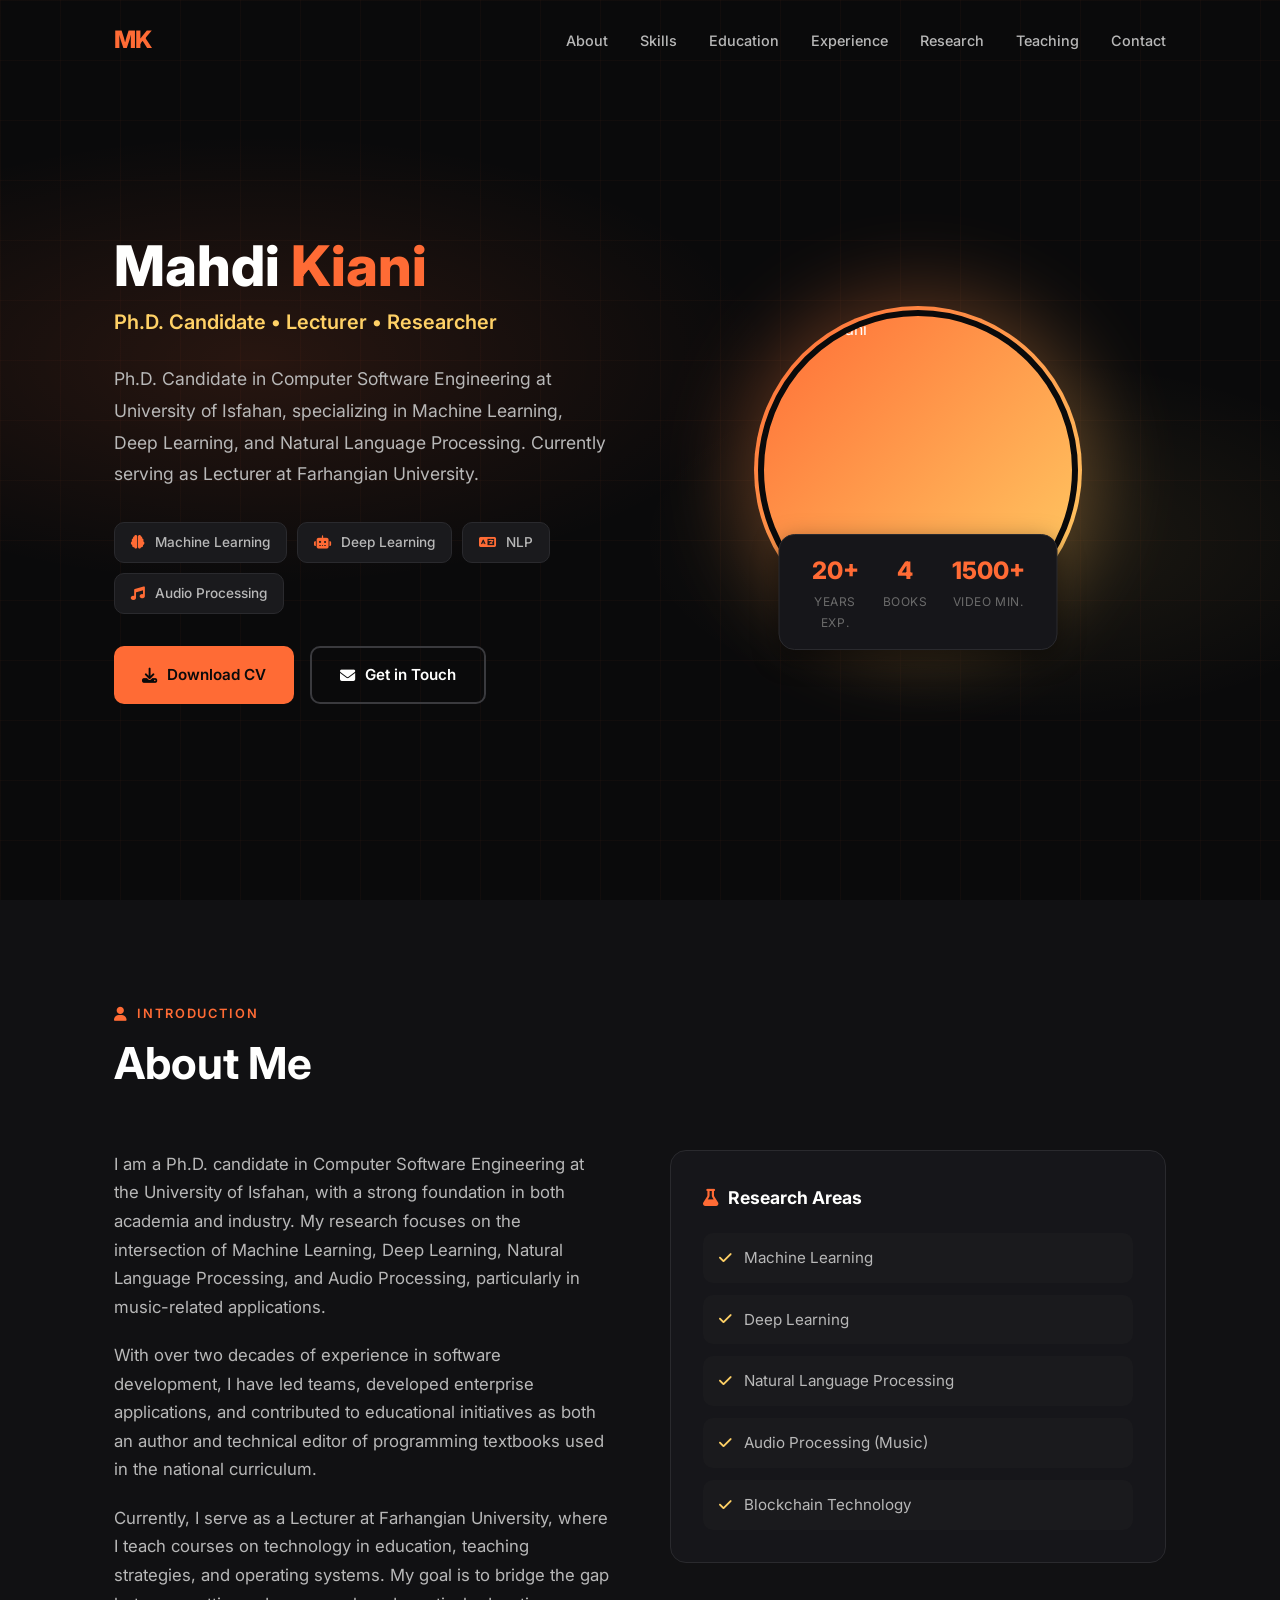
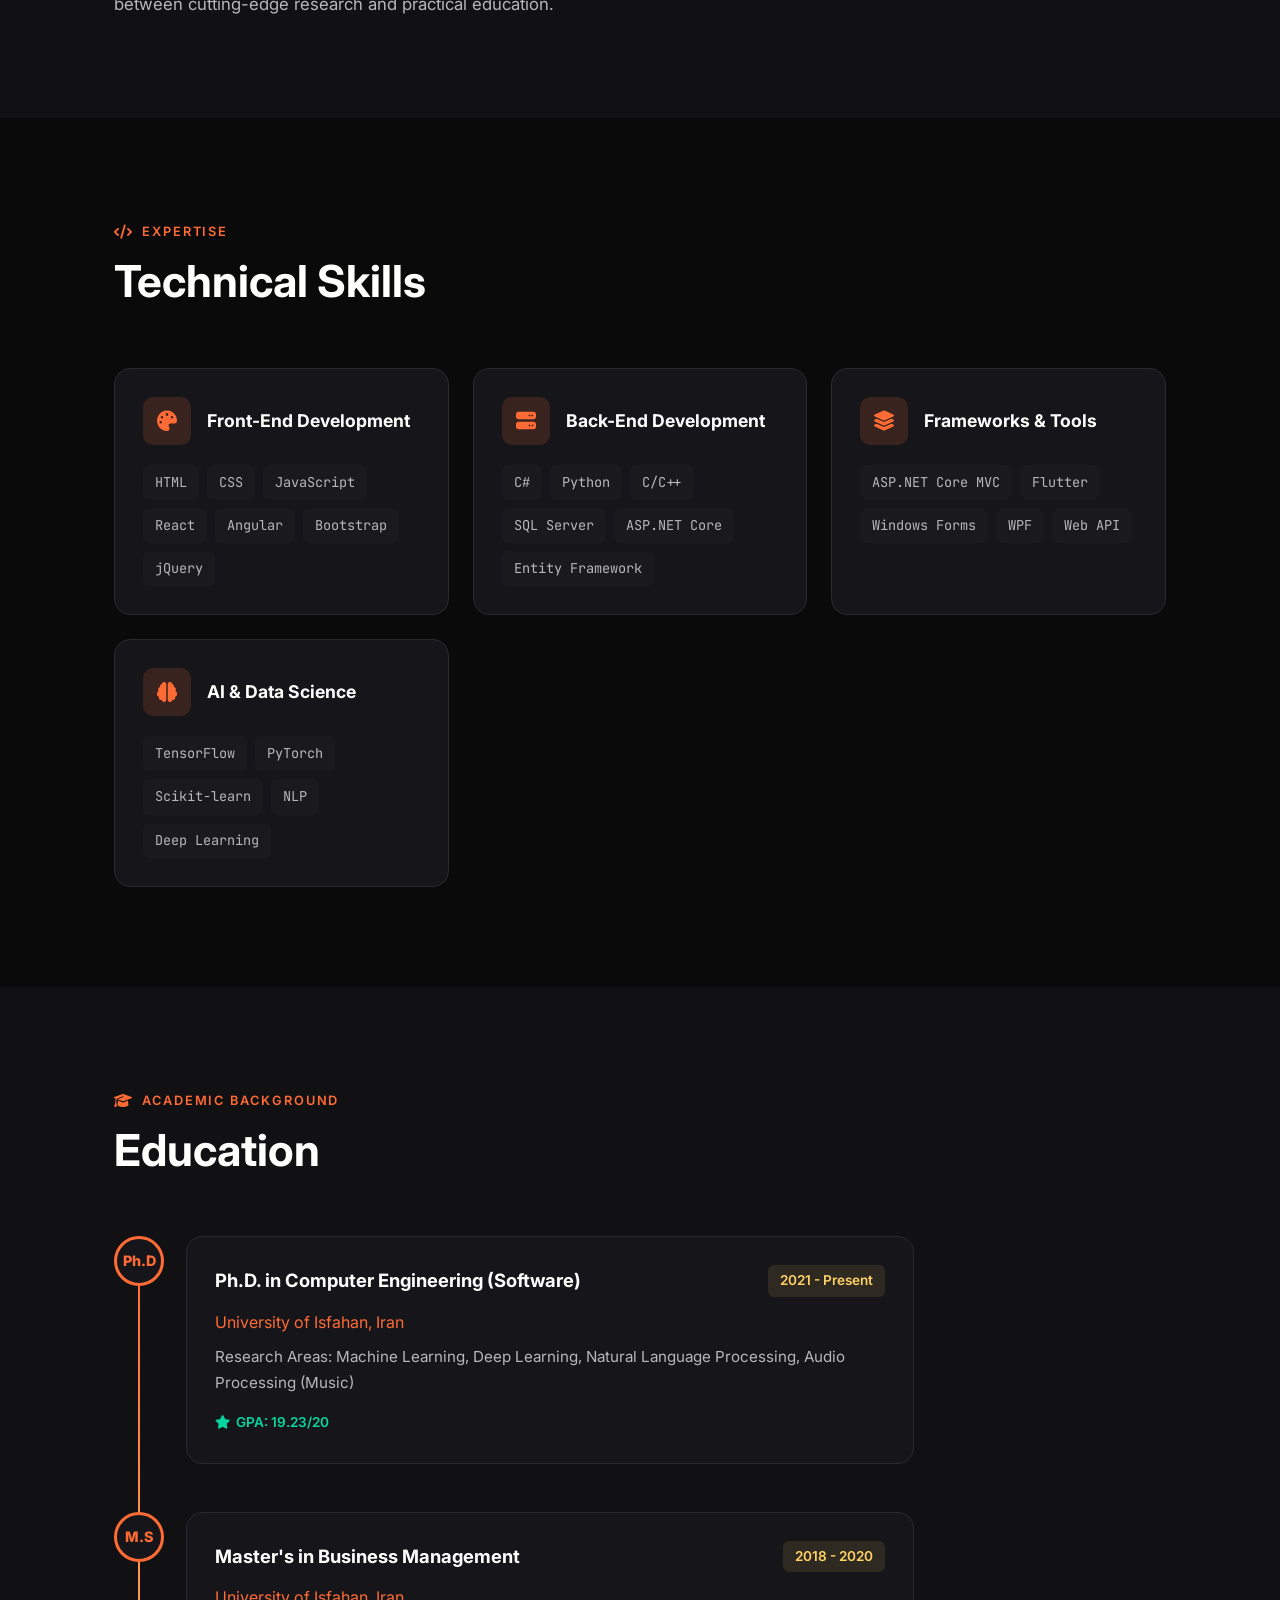
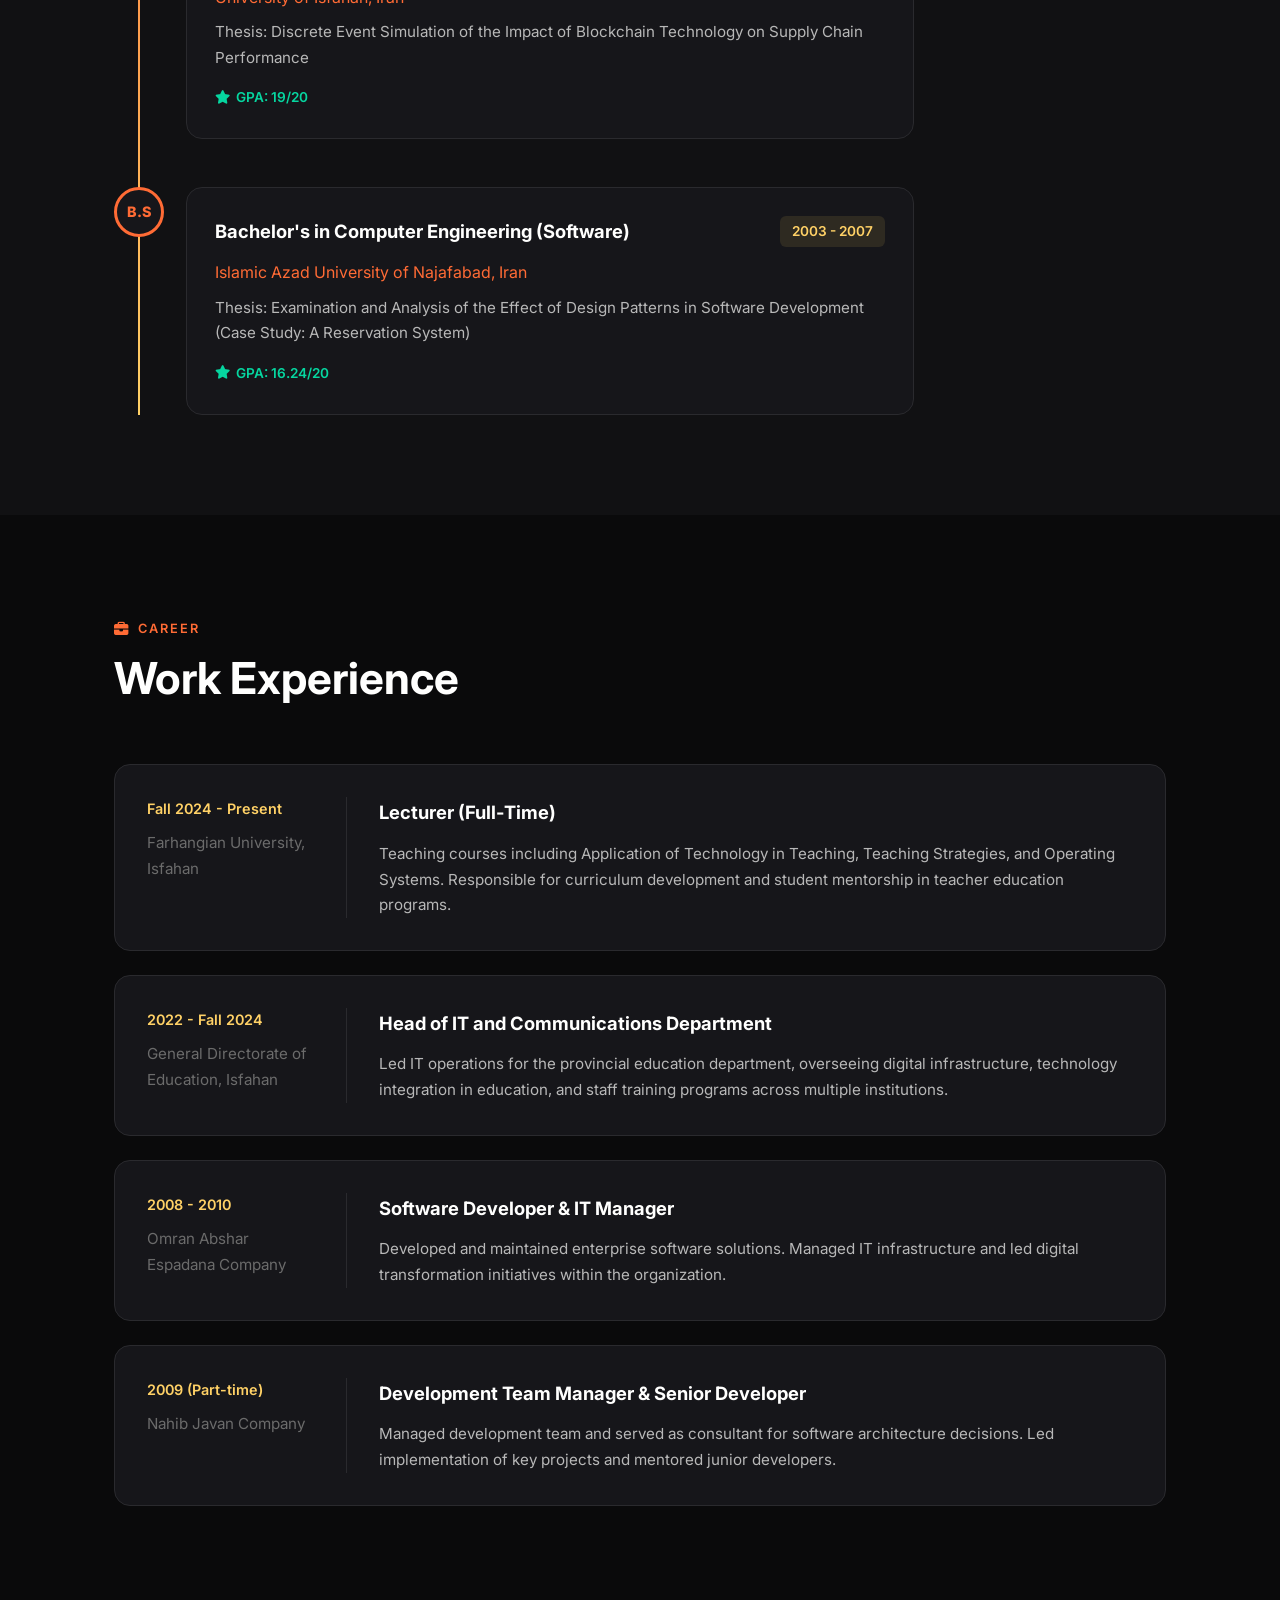
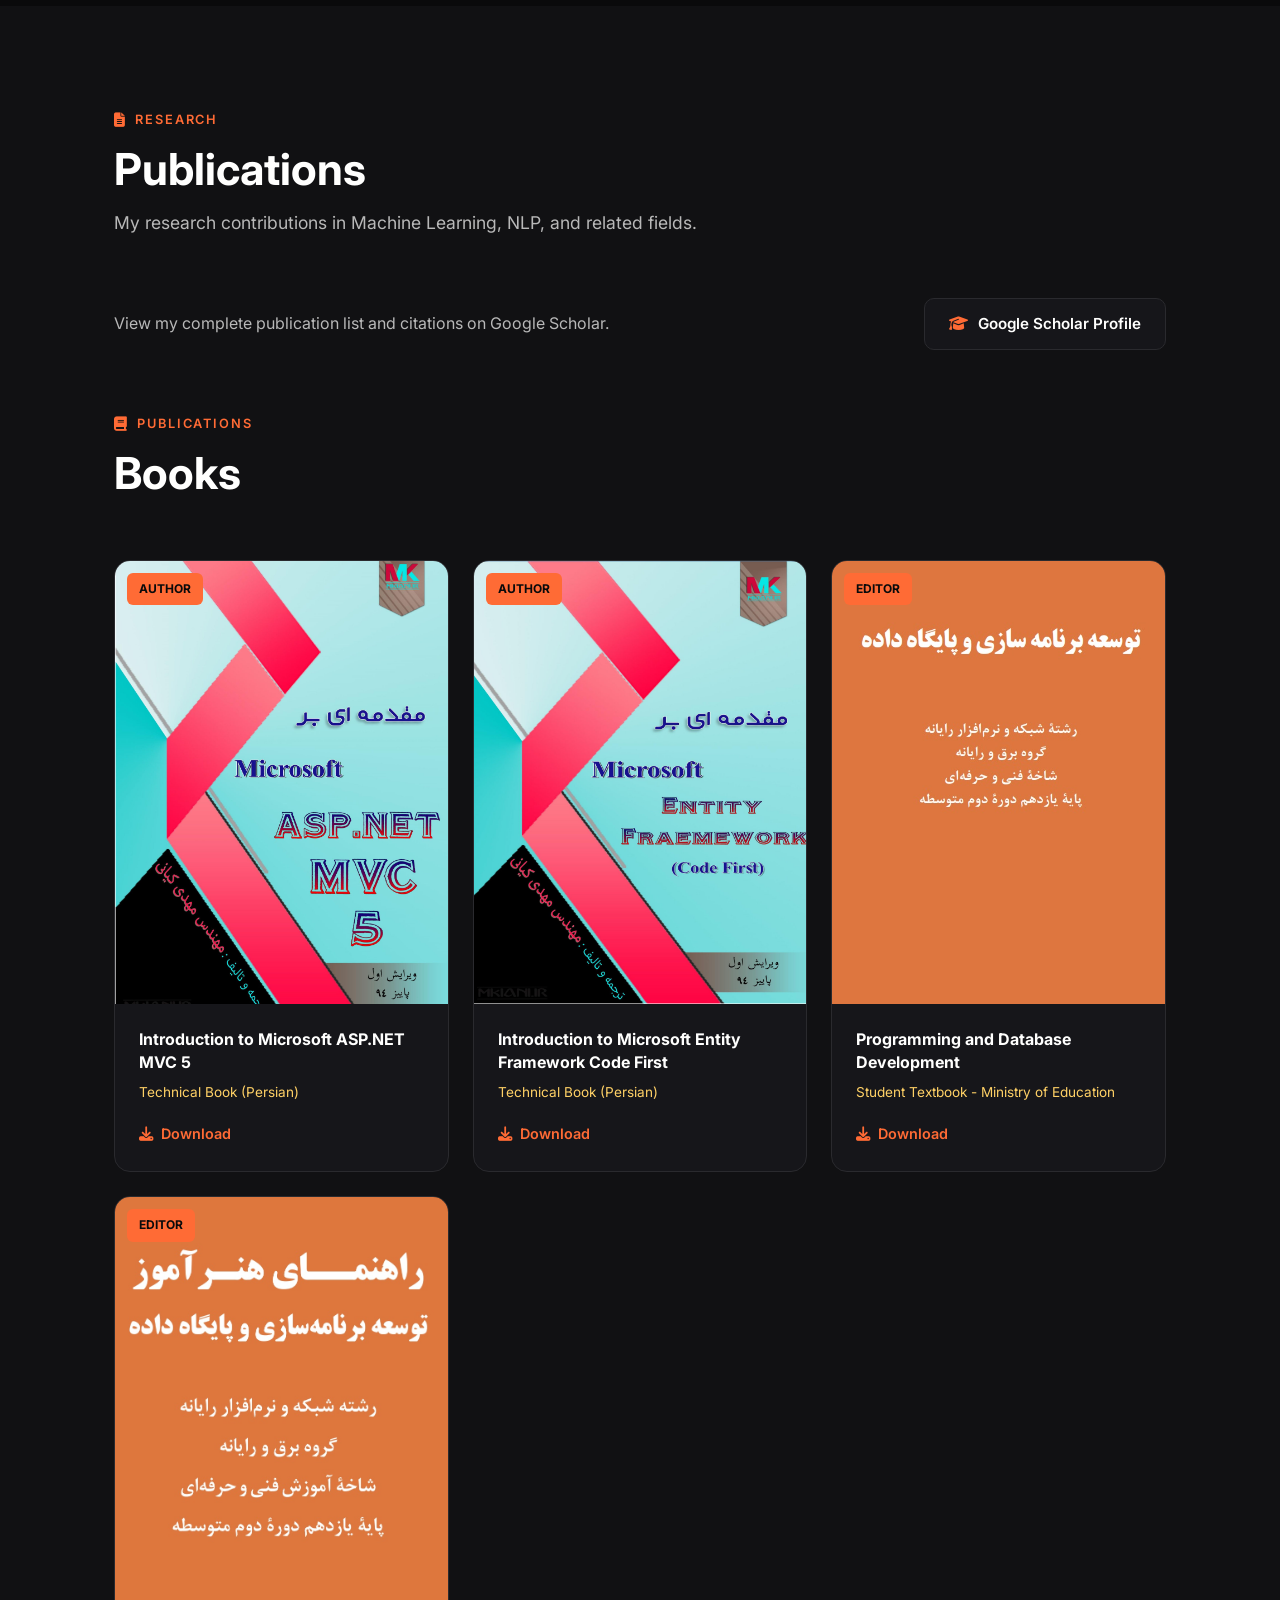
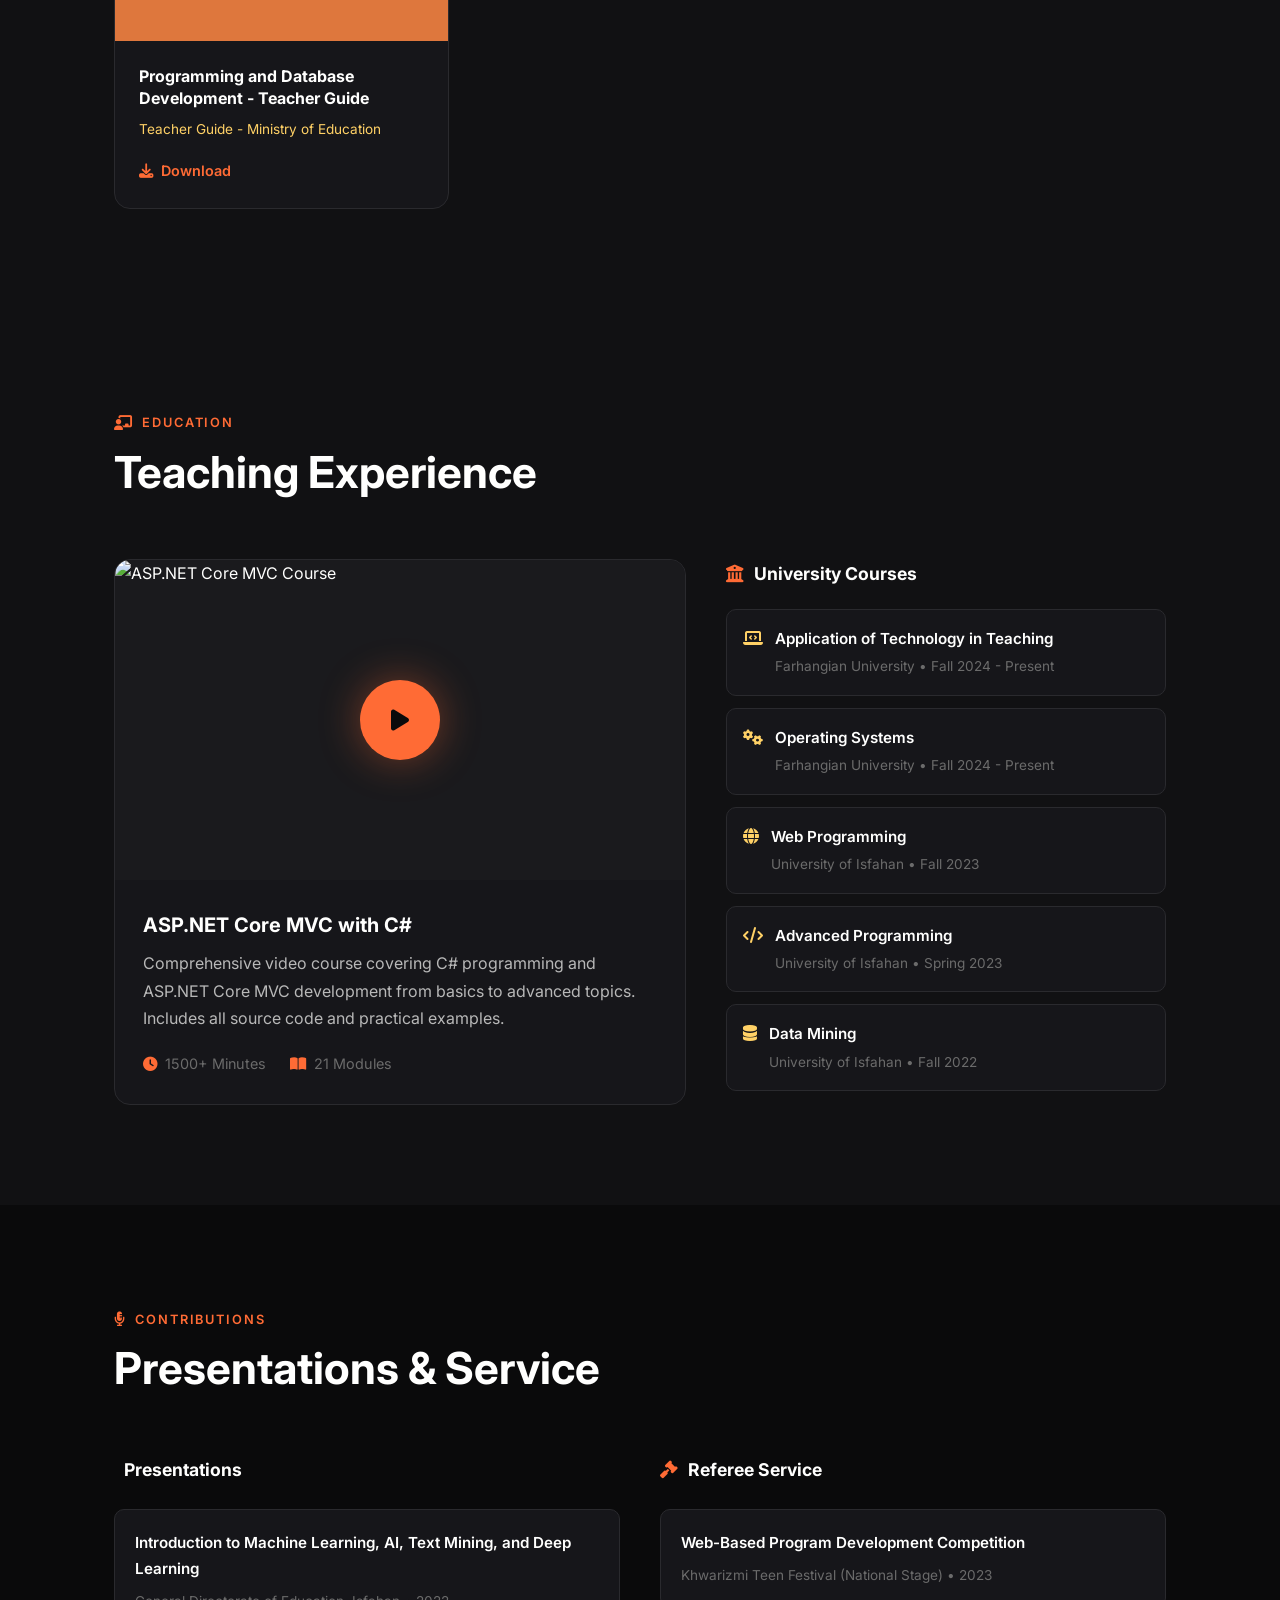
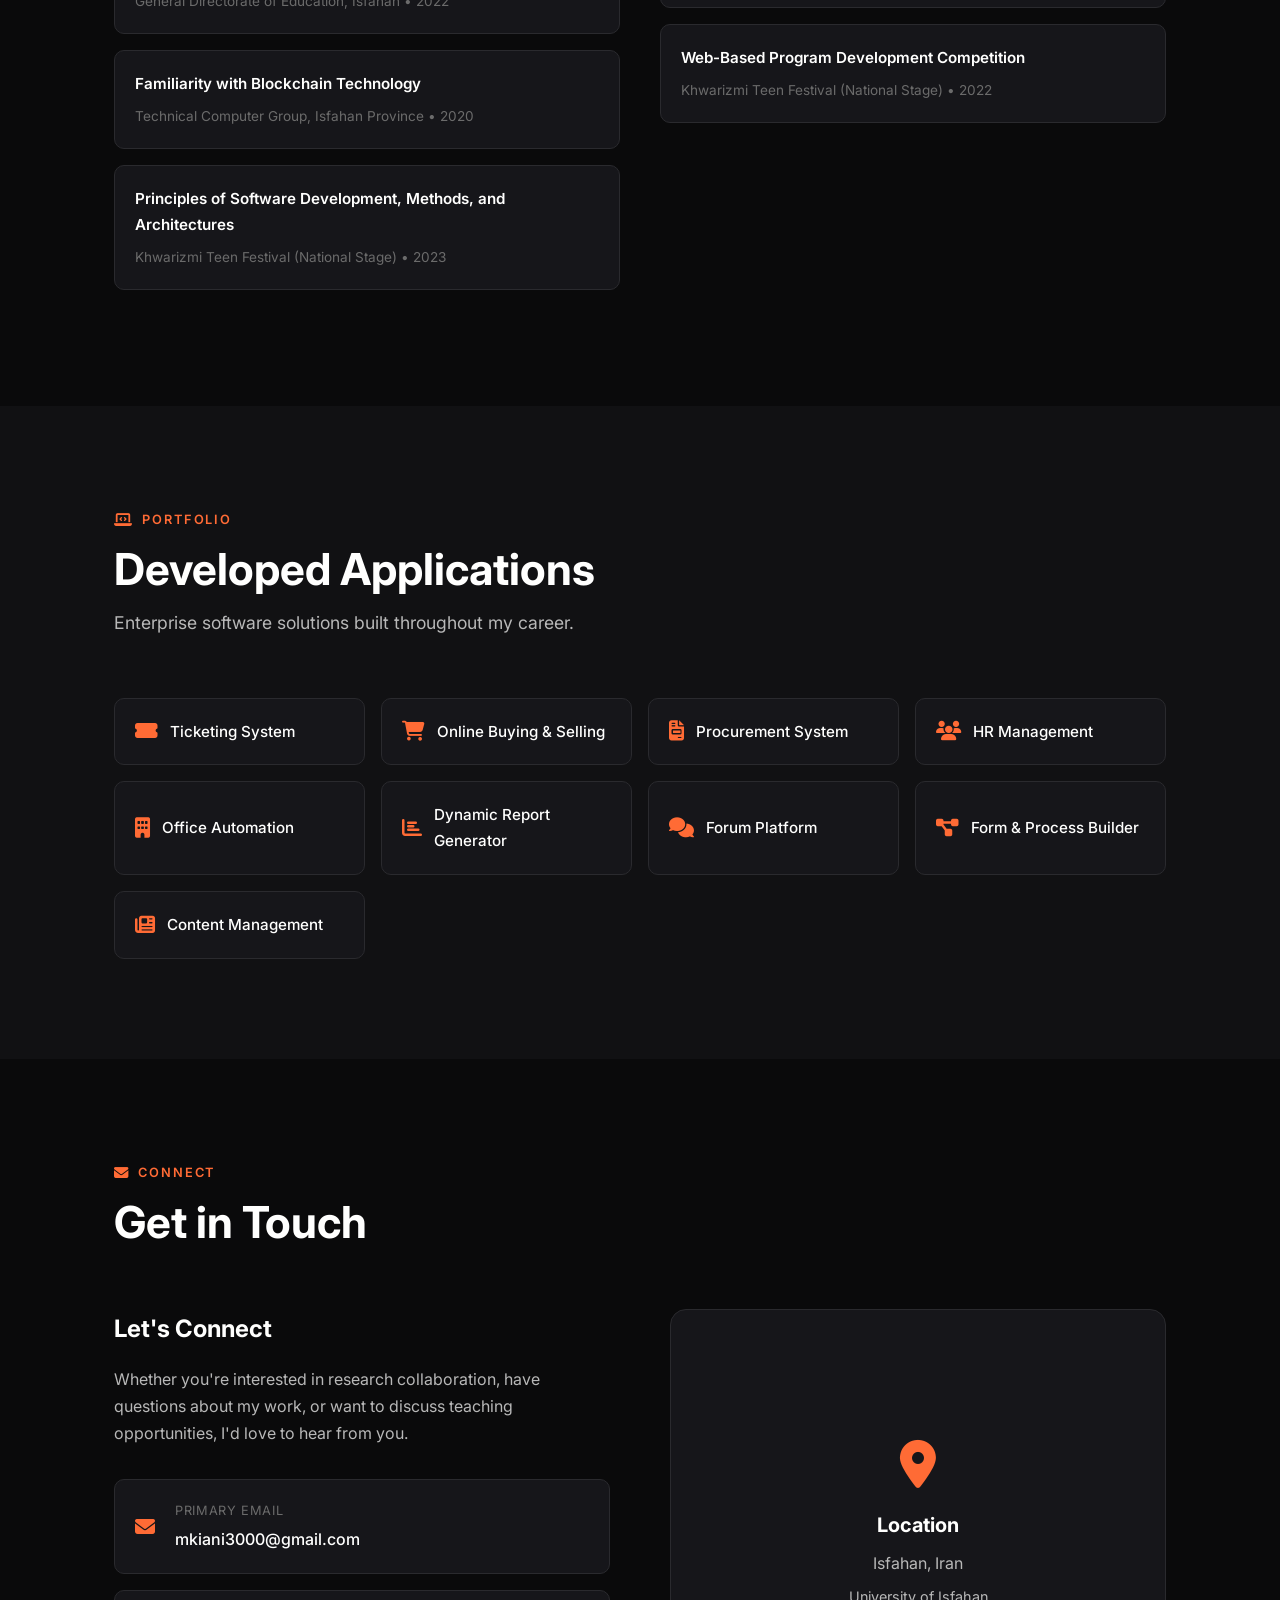
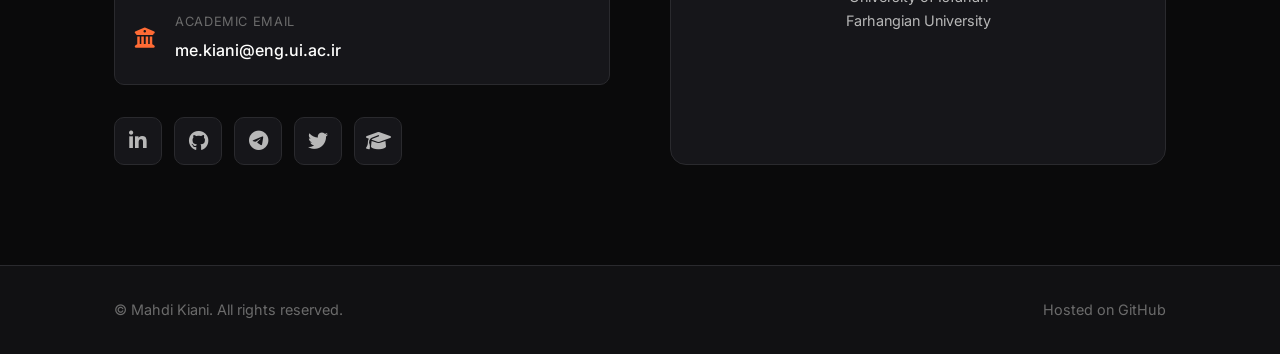
==== commit 820e352b: "Update social media links in index.html" ====
--- a/index.html
+++ b/index.html
@@ -10,7 +10,7 @@
     <title>Mahdi Kiani | Ph.D. Candidate • Lecturer • Researcher</title>
     
     <!-- Favicon -->
-    <link rel="icon" type="image/png" href="images/favicon.png">
+    <link rel="icon" type="image/png" href="img/favicon.png">
     
     <!-- Google Fonts -->
     <link rel="preconnect" href="https://fonts.googleapis.com">
@@ -1518,7 +1518,7 @@
                     <div class="hero-image-wrapper">
                         <div class="hero-image-glow"></div>
                         <div class="hero-image-border"></div>
-                        <img src="images/profile.jpg" alt="Mahdi Kiani">
+                        <img src="img/member/MehdiKiani.jpg" alt="Mahdi Kiani">
                     </div>
                     <div class="hero-stats">
                         <div class="hero-stat">
@@ -1803,7 +1803,7 @@
             <div class="books-grid">
                 <div class="book-card" data-aos="fade-up" data-aos-delay="100">
                     <div class="book-cover">
-                        <img src="images/book-mvc5.jpg" alt="Introduction to ASP.NET MVC 5">
+                        <img src="img/book-mvc5.jpg" alt="Introduction to ASP.NET MVC 5">
                         <span class="book-badge">Author</span>
                     </div>
                     <div class="book-info">
@@ -1816,7 +1816,7 @@
                 </div>
                 <div class="book-card" data-aos="fade-up" data-aos-delay="200">
                     <div class="book-cover">
-                        <img src="images/book-ef.jpg" alt="Introduction to Entity Framework Code First">
+                        <img src="img/book-ef.jpg" alt="Introduction to Entity Framework Code First">
                         <span class="book-badge">Author</span>
                     </div>
                     <div class="book-info">
@@ -1829,7 +1829,7 @@
                 </div>
                 <div class="book-card" data-aos="fade-up" data-aos-delay="300">
                     <div class="book-cover">
-                        <img src="images/book-student.jpg" alt="Programming and Database Development">
+                        <img src="img/book-student.jpg" alt="Programming and Database Development">
                         <span class="book-badge">Editor</span>
                     </div>
                     <div class="book-info">
@@ -1842,7 +1842,7 @@
                 </div>
                 <div class="book-card" data-aos="fade-up" data-aos-delay="400">
                     <div class="book-cover">
-                        <img src="images/book-teacher.jpg" alt="Programming and Database Development - Teacher Guide">
+                        <img src="img/book-teacher.jpg" alt="Programming and Database Development - Teacher Guide">
                         <span class="book-badge">Editor</span>
                     </div>
                     <div class="book-info">
@@ -1867,7 +1867,7 @@
             <div class="teaching-content">
                 <div class="video-course" data-aos="fade-right" data-aos-delay="100">
                     <div class="video-course-cover">
-                        <img src="images/course-cover.jpg" alt="ASP.NET Core MVC Course">
+                        <img src="img/course-cover.jpg" alt="ASP.NET Core MVC Course">
                         <div class="video-play"><i class="fas fa-play"></i></div>
                     </div>
                     <div class="video-course-info">
@@ -2039,13 +2039,13 @@
                         <a href="https://linkedin.com/in/YOUR_USERNAME" target="_blank" rel="noopener noreferrer" class="social-link" aria-label="LinkedIn">
                             <i class="fab fa-linkedin-in"></i>
                         </a>
-                        <a href="https://github.com/YOUR_USERNAME" target="_blank" rel="noopener noreferrer" class="social-link" aria-label="GitHub">
+                        <a href="https://github.com/mehdikiani" target="_blank" rel="noopener noreferrer" class="social-link" aria-label="GitHub">
                             <i class="fab fa-github"></i>
                         </a>
-                        <a href="https://t.me/YOUR_USERNAME" target="_blank" rel="noopener noreferrer" class="social-link" aria-label="Telegram">
+                        <a href="https://t.me/mkiani_ir" target="_blank" rel="noopener noreferrer" class="social-link" aria-label="Telegram">
                             <i class="fab fa-telegram-plane"></i>
                         </a>
-                        <a href="https://twitter.com/YOUR_USERNAME" target="_blank" rel="noopener noreferrer" class="social-link" aria-label="Twitter">
+                        <a href="https://twitter.com/mkiani3000" target="_blank" rel="noopener noreferrer" class="social-link" aria-label="Twitter">
                             <i class="fab fa-twitter"></i>
                         </a>
                         <a href="https://scholar.google.com/citations?user=1zVd_CYAAAAJ&hl=en" target="_blank" rel="noopener noreferrer" class="social-link" aria-label="Google Scholar">
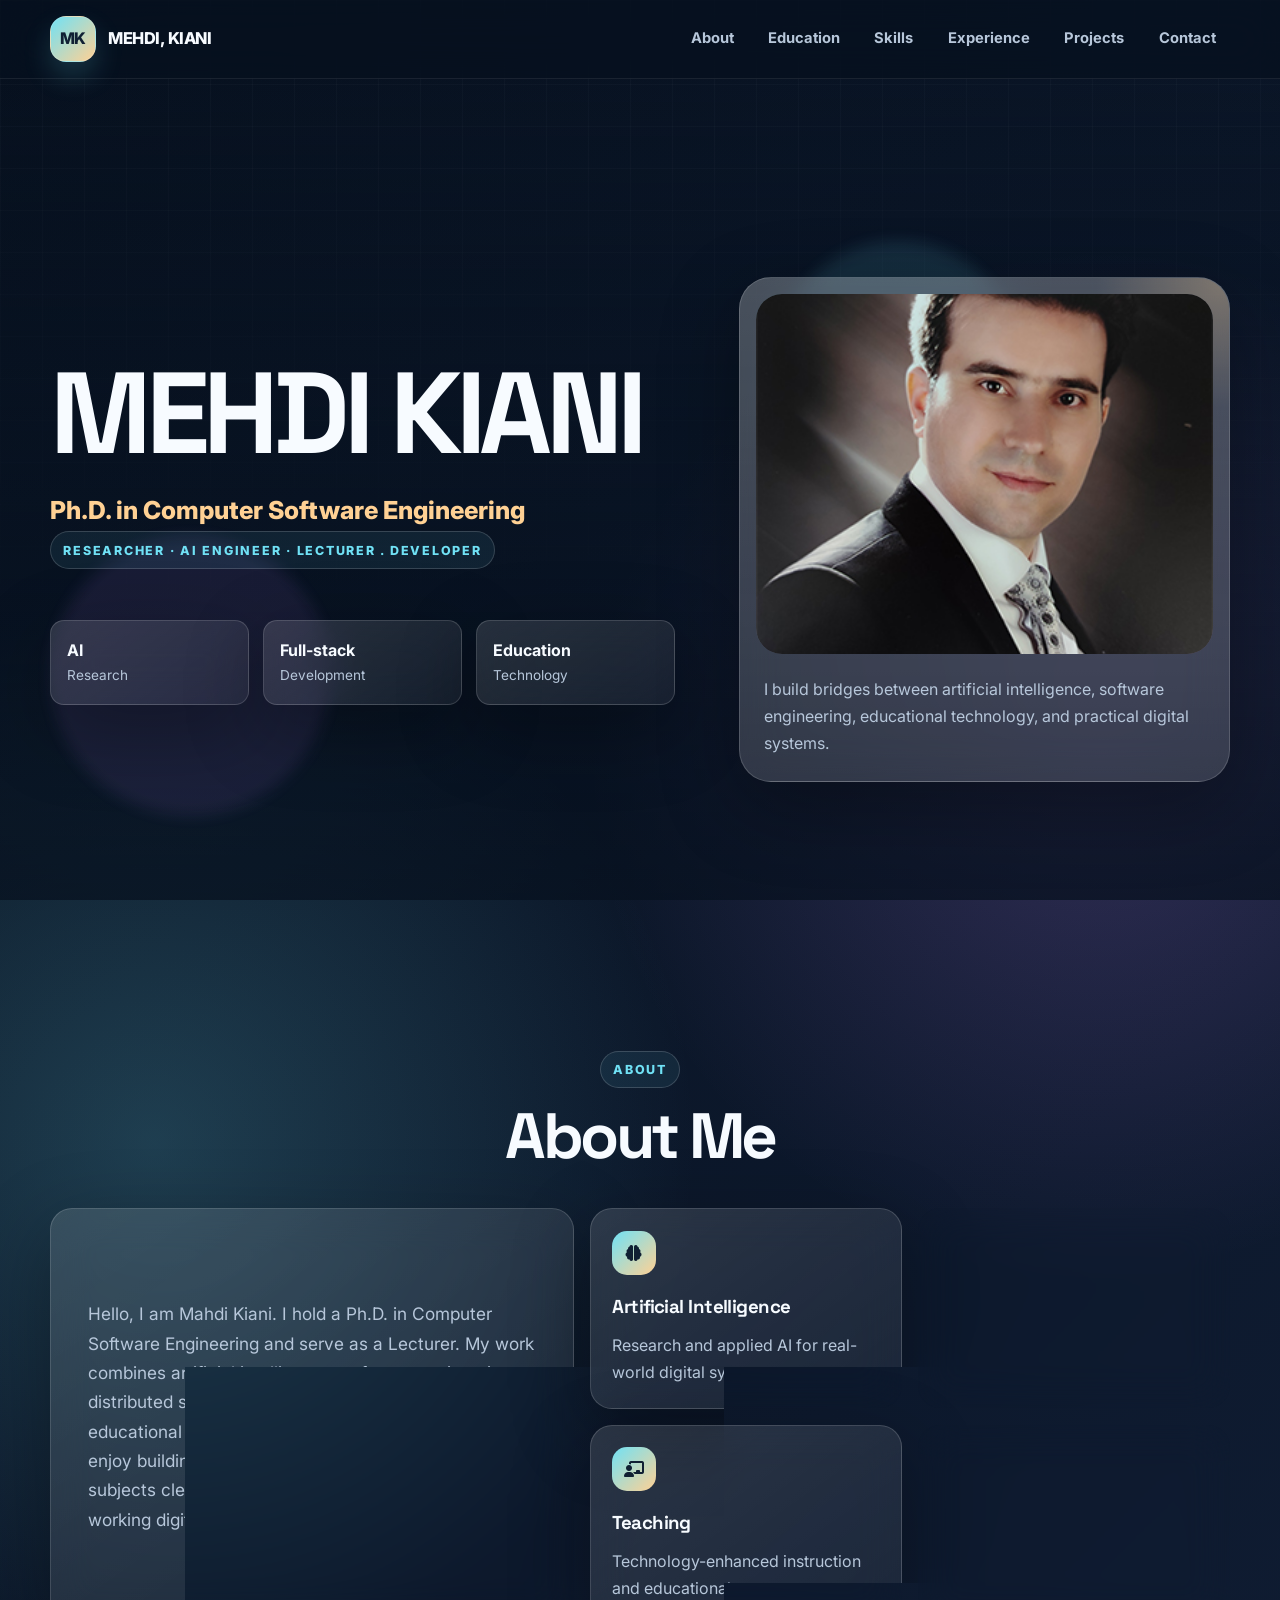
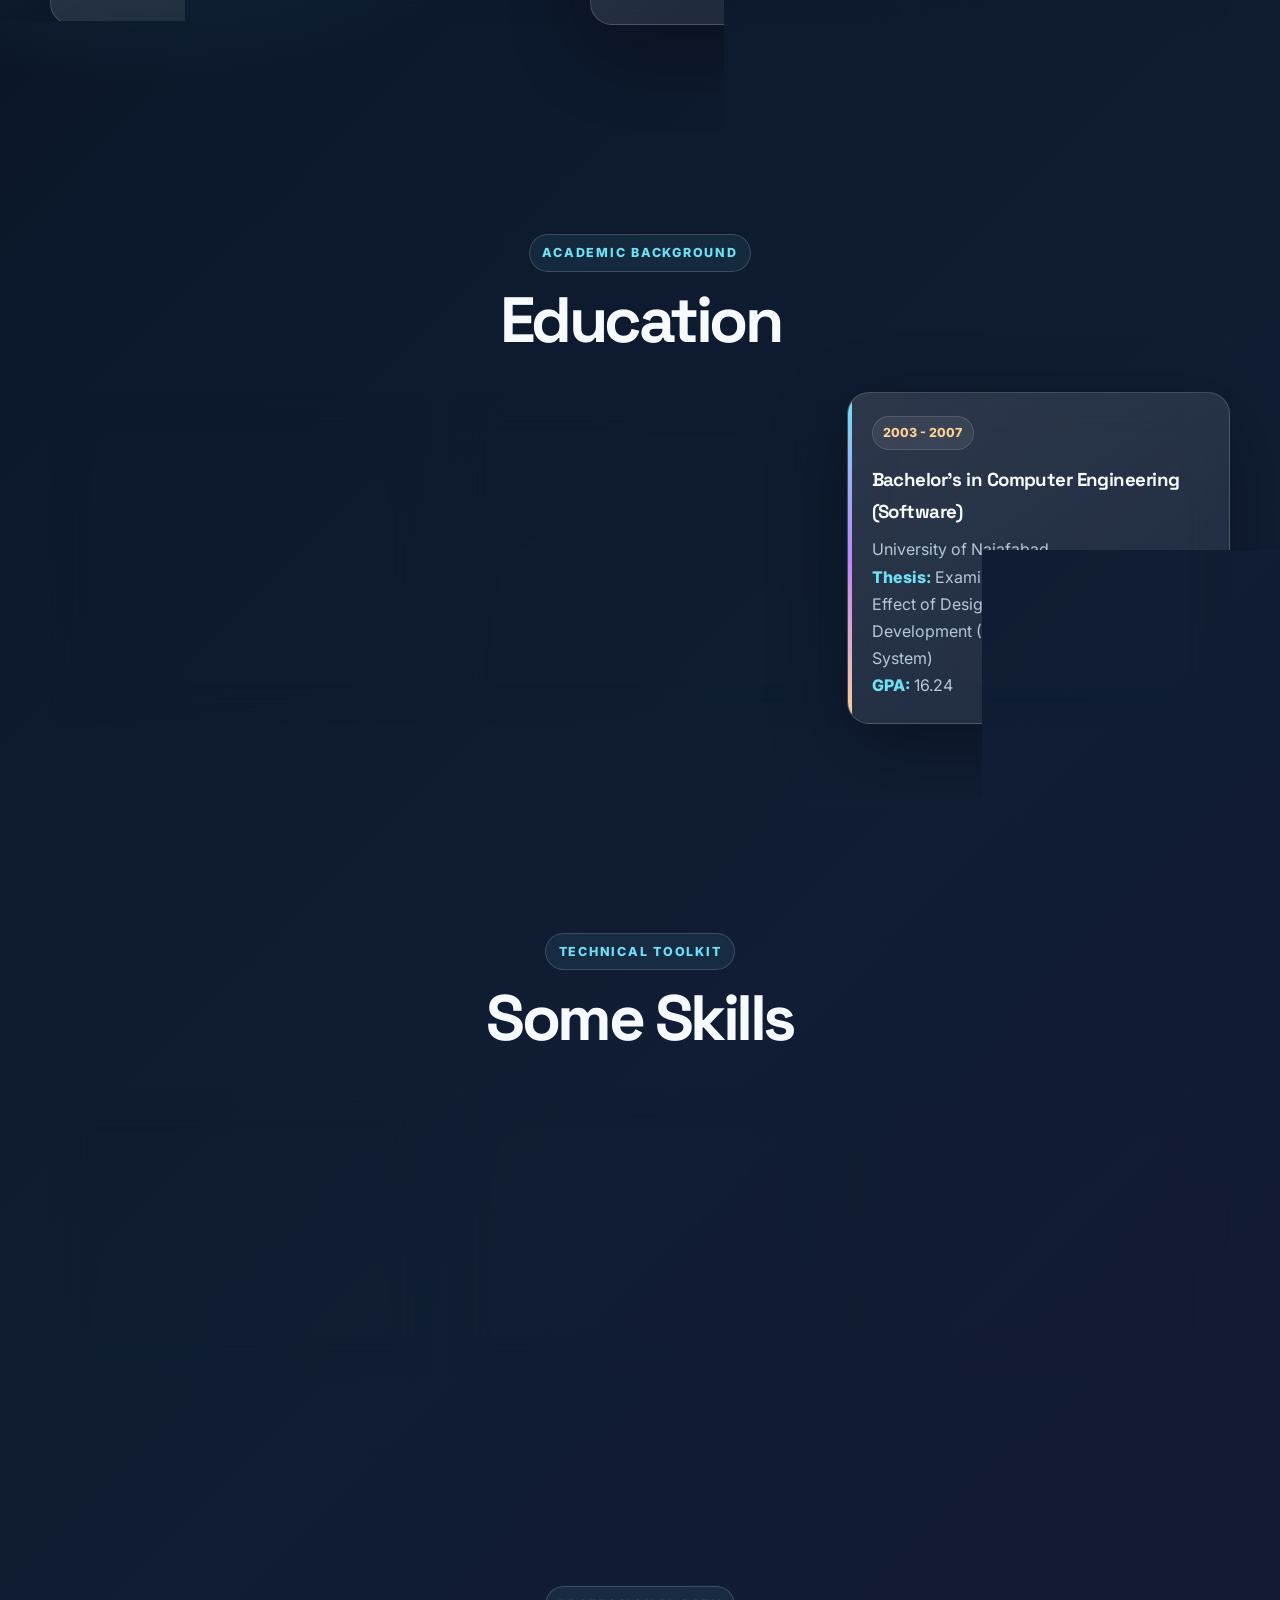
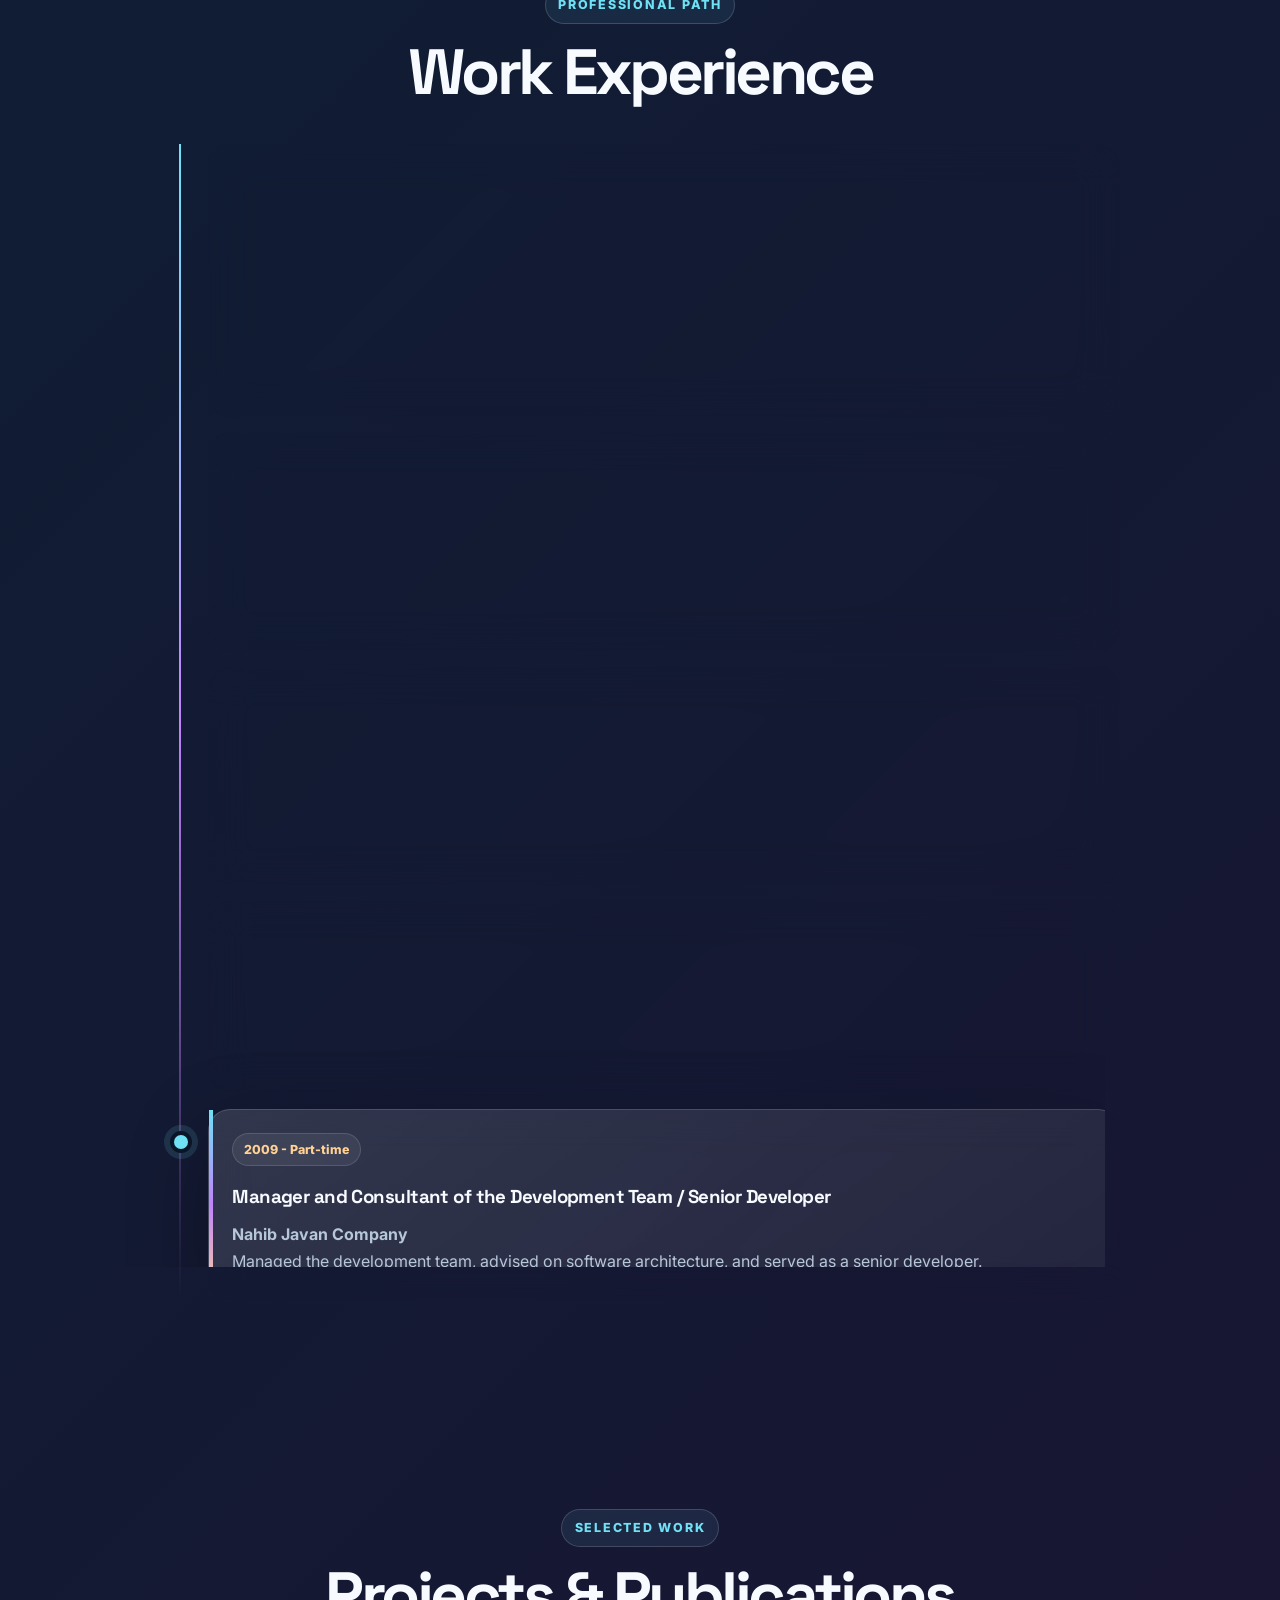
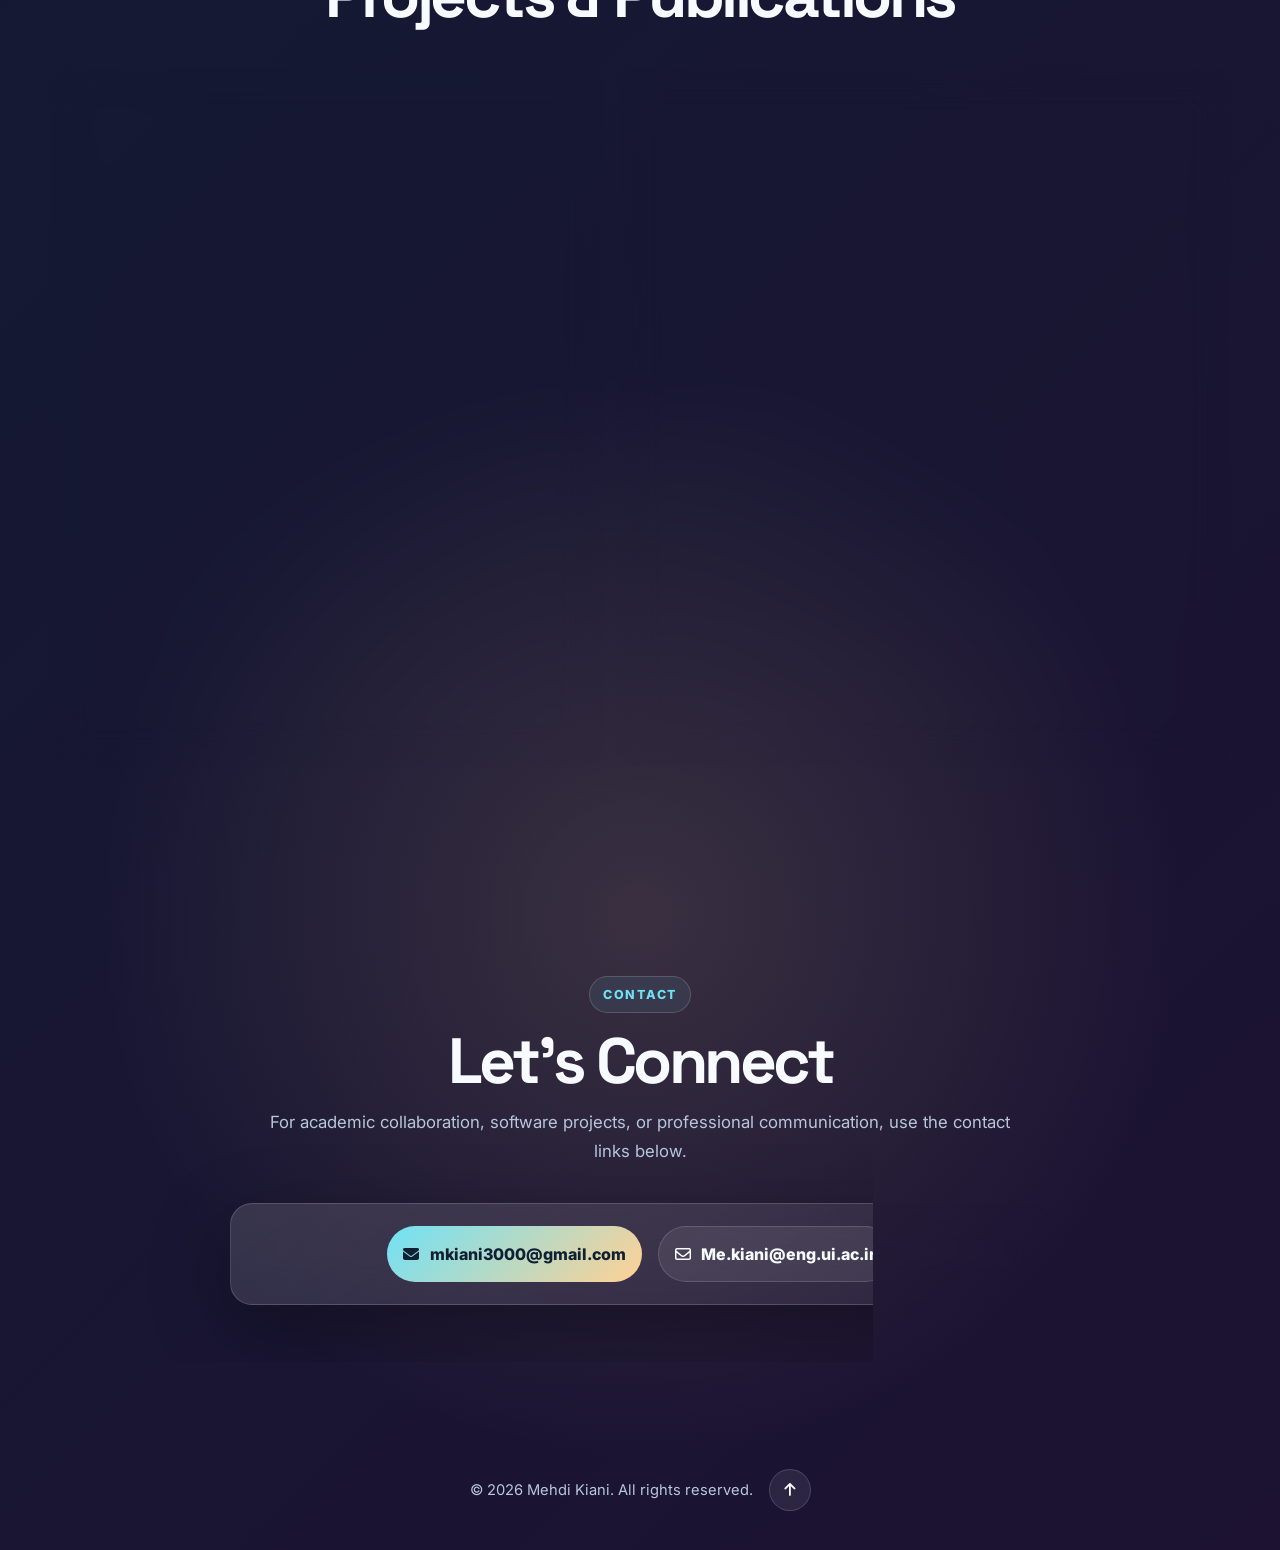
==== commit 6527eed9: "update ui" ====
--- a/index.html
+++ b/index.html
@@ -1,2158 +1,279 @@
-<!DOCTYPE html>
+<!doctype html>
 <html lang="en">
-<head>
-    <meta charset="UTF-8">
-    <meta name="viewport" content="width=device-width, initial-scale=1.0">
-    <meta name="description" content="Mahdi Kiani - Ph.D. Candidate in Computer Software Engineering, Lecturer, Researcher in Machine Learning, Deep Learning, and NLP">
-    <meta name="keywords" content="Mahdi Kiani, PhD, Computer Engineering, Machine Learning, Deep Learning, NLP, University of Isfahan, Farhangian University">
-    <meta name="author" content="Mahdi Kiani">
-    
-    <title>Mahdi Kiani | Ph.D. Candidate • Lecturer • Researcher</title>
-    
-    <!-- Favicon -->
-    <link rel="icon" type="image/png" href="img/favicon.png">
-    
-    <!-- Google Fonts -->
-    <link rel="preconnect" href="https://fonts.googleapis.com">
-    <link rel="preconnect" href="https://fonts.gstatic.com" crossorigin>
-    <link href="https://fonts.googleapis.com/css2?family=Inter:wght@300;400;500;600;700;800&family=JetBrains+Mono:wght@400;500&display=swap" rel="stylesheet">
-    
-    <!-- Font Awesome Icons -->
-    <link rel="stylesheet" href="https://cdnjs.cloudflare.com/ajax/libs/font-awesome/6.5.1/css/all.min.css">
-    
-    <!-- AOS Animation Library -->
-    <link rel="stylesheet" href="https://cdnjs.cloudflare.com/ajax/libs/aos/2.3.4/aos.css">
-    
-    <style>
-        /* ========================================
-           CSS Variables - Dark Mode with Warm High Contrast
-           ======================================== */
-        :root {
-            /* Warm High Contrast Palette */
-            --primary: #ff6b35;
-            --primary-light: #ff8c5a;
-            --primary-dark: #e55a2b;
-            --primary-glow: rgba(255, 107, 53, 0.15);
-            
-            --accent: #ffd166;
-            --accent-light: #ffe08a;
-            --accent-dark: #e5b84d;
-            
-            --success: #06d6a0;
-            --info: #118ab2;
-            
-            /* Dark backgrounds */
-            --bg-primary: #0a0a0b;
-            --bg-secondary: #111113;
-            --bg-tertiary: #1a1a1d;
-            --bg-card: #16161a;
-            --bg-card-hover: #1e1e23;
-            
-            /* Text colors */
-            --text-primary: #fffffe;
-            --text-secondary: #b8b8b8;
-            --text-muted: #6b6b6b;
-            
-            /* Borders */
-            --border-color: #2a2a2e;
-            --border-light: #3a3a3e;
-            
-            /* Shadows */
-            --shadow-sm: 0 2px 4px rgba(0, 0, 0, 0.3);
-            --shadow-md: 0 4px 12px rgba(0, 0, 0, 0.4);
-            --shadow-lg: 0 8px 24px rgba(0, 0, 0, 0.5);
-            --shadow-glow: 0 0 30px rgba(255, 107, 53, 0.2);
-            
-            /* Typography */
-            --font-main: 'Inter', -apple-system, BlinkMacSystemFont, sans-serif;
-            --font-mono: 'JetBrains Mono', monospace;
-            
-            /* Spacing */
-            --section-padding: 100px;
-            --container-width: 1100px;
-            
-            /* Transitions */
-            --transition-fast: 0.15s ease;
-            --transition-base: 0.3s ease;
-            --transition-slow: 0.5s ease;
-            
-            /* Border Radius */
-            --radius-sm: 6px;
-            --radius-md: 10px;
-            --radius-lg: 16px;
-            --radius-xl: 24px;
-        }
-
-        /* ========================================
-           Base Styles
-           ======================================== */
-        *, *::before, *::after {
-            box-sizing: border-box;
-            margin: 0;
-            padding: 0;
-        }
-
-        html {
-            scroll-behavior: smooth;
-            font-size: 16px;
-        }
-
-        body {
-            font-family: var(--font-main);
-            background-color: var(--bg-primary);
-            color: var(--text-primary);
-            line-height: 1.7;
-            overflow-x: hidden;
-        }
-
-        ::selection {
-            background: var(--primary);
-            color: var(--bg-primary);
-        }
-
-        img {
-            max-width: 100%;
-            height: auto;
-            display: block;
-        }
-
-        a {
-            text-decoration: none;
-            color: inherit;
-            transition: color var(--transition-fast);
-        }
-
-        ul, ol {
-            list-style: none;
-        }
-
-        /* Container */
-        .container {
-            width: 100%;
-            max-width: var(--container-width);
-            margin: 0 auto;
-            padding: 0 24px;
-        }
-
-        /* Section */
-        .section {
-            padding: var(--section-padding) 0;
-        }
-
-        .section-header {
-            margin-bottom: 60px;
-        }
-
-        .section-tag {
-            display: inline-flex;
-            align-items: center;
-            gap: 8px;
-            font-size: 0.8rem;
-            font-weight: 600;
-            color: var(--primary);
-            text-transform: uppercase;
-            letter-spacing: 0.15em;
-            margin-bottom: 12px;
-        }
-
-        .section-tag i {
-            font-size: 0.9rem;
-        }
-
-        .section-title {
-            font-size: clamp(2rem, 4vw, 2.75rem);
-            font-weight: 700;
-            color: var(--text-primary);
-            line-height: 1.2;
-        }
-
-        .section-subtitle {
-            font-size: 1.1rem;
-            color: var(--text-secondary);
-            margin-top: 12px;
-            max-width: 600px;
-        }
-
-        /* ========================================
-           Navigation
-           ======================================== */
-        .navbar {
-            position: fixed;
-            top: 0;
-            left: 0;
-            right: 0;
-            z-index: 1000;
-            padding: 20px 0;
-            transition: all var(--transition-base);
-        }
-
-        .navbar.scrolled {
-            background: rgba(10, 10, 11, 0.95);
-            backdrop-filter: blur(20px);
-            padding: 12px 0;
-            border-bottom: 1px solid var(--border-color);
-        }
-
-        .nav-container {
-            max-width: var(--container-width);
-            margin: 0 auto;
-            padding: 0 24px;
-            display: flex;
-            align-items: center;
-            justify-content: space-between;
-        }
-
-        .nav-logo {
-            font-size: 1.5rem;
-            font-weight: 800;
-            color: var(--primary);
-            letter-spacing: -0.03em;
-        }
-
-        .nav-menu {
-            display: flex;
-            align-items: center;
-            gap: 32px;
-        }
-
-        .nav-link {
-            font-size: 0.9rem;
-            font-weight: 500;
-            color: var(--text-secondary);
-            position: relative;
-            padding: 8px 0;
-        }
-
-        .nav-link::after {
-            content: '';
-            position: absolute;
-            bottom: 0;
-            left: 0;
-            width: 0;
-            height: 2px;
-            background: var(--primary);
-            transition: width var(--transition-base);
-        }
-
-        .nav-link:hover,
-        .nav-link.active {
-            color: var(--text-primary);
-        }
-
-        .nav-link:hover::after,
-        .nav-link.active::after {
-            width: 100%;
-        }
-
-        .nav-toggle {
-            display: none;
-            flex-direction: column;
-            gap: 5px;
-            background: none;
-            border: none;
-            cursor: pointer;
-            padding: 8px;
-        }
-
-        .nav-toggle span {
-            width: 24px;
-            height: 2px;
-            background: var(--text-primary);
-            transition: all var(--transition-fast);
-        }
-
-        /* ========================================
-           Hero Section
-           ======================================== */
-        .hero {
-            min-height: 100vh;
-            display: flex;
-            align-items: center;
-            position: relative;
-            padding: 120px 0 80px;
-            overflow: hidden;
-        }
-
-        .hero-bg {
-            position: absolute;
-            inset: 0;
-            z-index: -1;
-        }
-
-        .hero-gradient {
-            position: absolute;
-            inset: 0;
-            background: 
-                radial-gradient(ellipse 80% 50% at 20% 40%, rgba(255, 107, 53, 0.12) 0%, transparent 50%),
-                radial-gradient(ellipse 60% 40% at 80% 60%, rgba(255, 209, 102, 0.08) 0%, transparent 50%);
-        }
-
-        .hero-grid {
-            position: absolute;
-            inset: 0;
-            background-image: 
-                linear-gradient(rgba(255, 107, 53, 0.03) 1px, transparent 1px),
-                linear-gradient(90deg, rgba(255, 107, 53, 0.03) 1px, transparent 1px);
-            background-size: 60px 60px;
-        }
-
-        .hero-content {
-            display: grid;
-            grid-template-columns: 1fr 1fr;
-            gap: 60px;
-            align-items: center;
-        }
-
-        .hero-text h1 {
-            font-size: clamp(2.5rem, 5vw, 3.5rem);
-            font-weight: 800;
-            line-height: 1.1;
-            margin-bottom: 8px;
-        }
-
-        .hero-text h1 .highlight {
-            color: var(--primary);
-        }
-
-        .hero-subtitle {
-            font-size: 1.25rem;
-            color: var(--accent);
-            font-weight: 600;
-            margin-bottom: 24px;
-        }
-
-        .hero-description {
-            font-size: 1.1rem;
-            color: var(--text-secondary);
-            margin-bottom: 32px;
-            line-height: 1.8;
-        }
-
-        .hero-tags {
-            display: flex;
-            flex-wrap: wrap;
-            gap: 10px;
-            margin-bottom: 32px;
-        }
-
-        .hero-tag {
-            padding: 8px 16px;
-            background: var(--bg-tertiary);
-            border: 1px solid var(--border-color);
-            border-radius: var(--radius-md);
-            font-size: 0.85rem;
-            color: var(--text-secondary);
-            font-weight: 500;
-        }
-
-        .hero-tag i {
-            color: var(--primary);
-            margin-right: 6px;
-        }
-
-        .hero-actions {
-            display: flex;
-            gap: 16px;
-            flex-wrap: wrap;
-        }
-
-        .btn {
-            display: inline-flex;
-            align-items: center;
-            gap: 10px;
-            padding: 14px 28px;
-            font-family: var(--font-main);
-            font-size: 0.95rem;
-            font-weight: 600;
-            border-radius: var(--radius-md);
-            transition: all var(--transition-fast);
-            cursor: pointer;
-            border: none;
-        }
-
-        .btn-primary {
-            background: var(--primary);
-            color: var(--bg-primary);
-        }
-
-        .btn-primary:hover {
-            background: var(--primary-light);
-            transform: translateY(-2px);
-            box-shadow: var(--shadow-glow);
-        }
-
-        .btn-secondary {
-            background: transparent;
-            color: var(--text-primary);
-            border: 2px solid var(--border-light);
-        }
-
-        .btn-secondary:hover {
-            border-color: var(--primary);
-            color: var(--primary);
-        }
-
-        .hero-image {
-            position: relative;
-            display: flex;
-            justify-content: center;
-        }
-
-        .hero-image-wrapper {
-            position: relative;
-            width: 320px;
-            height: 320px;
-        }
-
-        .hero-image-glow {
-            position: absolute;
-            inset: -20px;
-            background: linear-gradient(135deg, var(--primary), var(--accent));
-            border-radius: 50%;
-            opacity: 0.3;
-            filter: blur(40px);
-            animation: pulse 4s ease-in-out infinite;
-        }
-
-        @keyframes pulse {
-            0%, 100% { transform: scale(1); opacity: 0.3; }
-            50% { transform: scale(1.05); opacity: 0.4; }
-        }
-
-        .hero-image-border {
-            position: absolute;
-            inset: -4px;
-            background: linear-gradient(135deg, var(--primary), var(--accent));
-            border-radius: 50%;
-        }
-
-        .hero-image img {
-            position: relative;
-            width: 100%;
-            height: 100%;
-            border-radius: 50%;
-            object-fit: cover;
-            border: 6px solid var(--bg-primary);
-        }
-
-        .hero-stats {
-            position: absolute;
-            bottom: -20px;
-            left: 50%;
-            transform: translateX(-50%);
-            display: flex;
-            gap: 24px;
-            background: var(--bg-card);
-            padding: 16px 32px;
-            border-radius: var(--radius-lg);
-            border: 1px solid var(--border-color);
-            box-shadow: var(--shadow-lg);
-        }
-
-        .hero-stat {
-            text-align: center;
-        }
-
-        .hero-stat-value {
-            font-size: 1.5rem;
-            font-weight: 800;
-            color: var(--primary);
-        }
-
-        .hero-stat-label {
-            font-size: 0.75rem;
-            color: var(--text-muted);
-            text-transform: uppercase;
-            letter-spacing: 0.05em;
-        }
-
-        /* ========================================
-           About Section
-           ======================================== */
-        .about {
-            background: var(--bg-secondary);
-        }
-
-        .about-content {
-            display: grid;
-            grid-template-columns: 1fr 1fr;
-            gap: 60px;
-            align-items: start;
-        }
-
-        .about-text p {
-            color: var(--text-secondary);
-            margin-bottom: 20px;
-            font-size: 1.05rem;
-        }
-
-        .about-text p:last-child {
-            margin-bottom: 0;
-        }
-
-        .research-areas {
-            background: var(--bg-card);
-            padding: 32px;
-            border-radius: var(--radius-lg);
-            border: 1px solid var(--border-color);
-        }
-
-        .research-areas h3 {
-            font-size: 1.1rem;
-            font-weight: 700;
-            color: var(--text-primary);
-            margin-bottom: 20px;
-            display: flex;
-            align-items: center;
-            gap: 10px;
-        }
-
-        .research-areas h3 i {
-            color: var(--primary);
-        }
-
-        .research-list {
-            display: flex;
-            flex-direction: column;
-            gap: 12px;
-        }
-
-        .research-item {
-            display: flex;
-            align-items: center;
-            gap: 12px;
-            padding: 12px 16px;
-            background: var(--bg-tertiary);
-            border-radius: var(--radius-md);
-            font-size: 0.95rem;
-            color: var(--text-secondary);
-            transition: all var(--transition-fast);
-        }
-
-        .research-item:hover {
-            background: var(--bg-card-hover);
-            color: var(--text-primary);
-            transform: translateX(4px);
-        }
-
-        .research-item i {
-            color: var(--accent);
-            font-size: 0.9rem;
-        }
-
-        /* ========================================
-           Skills Section
-           ======================================== */
-        .skills-grid {
-            display: grid;
-            grid-template-columns: repeat(auto-fit, minmax(300px, 1fr));
-            gap: 24px;
-        }
-
-        .skill-card {
-            background: var(--bg-card);
-            border-radius: var(--radius-lg);
-            border: 1px solid var(--border-color);
-            padding: 28px;
-            transition: all var(--transition-base);
-        }
-
-        .skill-card:hover {
-            border-color: var(--primary);
-            transform: translateY(-4px);
-            box-shadow: var(--shadow-lg);
-        }
-
-        .skill-card-header {
-            display: flex;
-            align-items: center;
-            gap: 16px;
-            margin-bottom: 20px;
-        }
-
-        .skill-icon {
-            width: 48px;
-            height: 48px;
-            background: var(--primary-glow);
-            border-radius: var(--radius-md);
-            display: flex;
-            align-items: center;
-            justify-content: center;
-            font-size: 1.25rem;
-            color: var(--primary);
-        }
-
-        .skill-card-header h3 {
-            font-size: 1.1rem;
-            font-weight: 700;
-            color: var(--text-primary);
-        }
-
-        .skill-tags {
-            display: flex;
-            flex-wrap: wrap;
-            gap: 8px;
-        }
-
-        .skill-tag {
-            padding: 6px 12px;
-            background: var(--bg-tertiary);
-            border-radius: var(--radius-sm);
-            font-size: 0.85rem;
-            color: var(--text-secondary);
-            font-family: var(--font-mono);
-            transition: all var(--transition-fast);
-        }
-
-        .skill-tag:hover {
-            background: var(--bg-card-hover);
-            color: var(--text-primary);
-        }
-
-        /* ========================================
-           Education Section
-           ======================================== */
-        .education {
-            background: var(--bg-secondary);
-        }
-
-        .education-timeline {
-            position: relative;
-            max-width: 800px;
-        }
-
-        .education-timeline::before {
-            content: '';
-            position: absolute;
-            left: 24px;
-            top: 0;
-            bottom: 0;
-            width: 2px;
-            background: linear-gradient(to bottom, var(--primary), var(--accent));
-        }
-
-        .education-item {
-            position: relative;
-            padding-left: 72px;
-            padding-bottom: 48px;
-        }
-
-        .education-item:last-child {
-            padding-bottom: 0;
-        }
-
-        .education-marker {
-            position: absolute;
-            left: 0;
-            top: 0;
-            width: 50px;
-            height: 50px;
-            background: var(--bg-card);
-            border: 3px solid var(--primary);
-            border-radius: 50%;
-            display: flex;
-            align-items: center;
-            justify-content: center;
-            font-weight: 800;
-            color: var(--primary);
-            font-size: 0.9rem;
-            z-index: 1;
-        }
-
-        .education-content {
-            background: var(--bg-card);
-            padding: 28px;
-            border-radius: var(--radius-lg);
-            border: 1px solid var(--border-color);
-            transition: all var(--transition-base);
-        }
-
-        .education-content:hover {
-            border-color: var(--primary);
-            box-shadow: var(--shadow-lg);
-        }
-
-        .education-header {
-            display: flex;
-            justify-content: space-between;
-            align-items: flex-start;
-            gap: 16px;
-            margin-bottom: 12px;
-            flex-wrap: wrap;
-        }
-
-        .education-degree {
-            font-size: 1.15rem;
-            font-weight: 700;
-            color: var(--text-primary);
-        }
-
-        .education-date {
-            font-size: 0.85rem;
-            font-weight: 600;
-            color: var(--accent);
-            padding: 4px 12px;
-            background: rgba(255, 209, 102, 0.1);
-            border-radius: var(--radius-sm);
-        }
-
-        .education-school {
-            font-size: 1rem;
-            color: var(--primary);
-            margin-bottom: 8px;
-        }
-
-        .education-details {
-            font-size: 0.95rem;
-            color: var(--text-secondary);
-            margin-bottom: 12px;
-        }
-
-        .education-gpa {
-            display: inline-flex;
-            align-items: center;
-            gap: 6px;
-            font-size: 0.85rem;
-            color: var(--success);
-            font-weight: 600;
-        }
-
-        /* ========================================
-           Experience Section
-           ======================================== */
-        .experience-grid {
-            display: grid;
-            gap: 24px;
-        }
-
-        .experience-card {
-            display: grid;
-            grid-template-columns: 200px 1fr;
-            gap: 32px;
-            background: var(--bg-card);
-            padding: 32px;
-            border-radius: var(--radius-lg);
-            border: 1px solid var(--border-color);
-            transition: all var(--transition-base);
-        }
-
-        .experience-card:hover {
-            border-color: var(--primary);
-            box-shadow: var(--shadow-lg);
-        }
-
-        .experience-meta {
-            border-right: 1px solid var(--border-color);
-            padding-right: 32px;
-        }
-
-        .experience-date {
-            font-size: 0.9rem;
-            font-weight: 600;
-            color: var(--accent);
-            margin-bottom: 8px;
-        }
-
-        .experience-company {
-            font-size: 0.95rem;
-            color: var(--text-muted);
-        }
-
-        .experience-role {
-            font-size: 1.15rem;
-            font-weight: 700;
-            color: var(--text-primary);
-            margin-bottom: 12px;
-        }
-
-        .experience-description {
-            font-size: 0.95rem;
-            color: var(--text-secondary);
-            line-height: 1.7;
-        }
-
-        /* ========================================
-           Publications Section
-           ======================================== */
-        .publications {
-            background: var(--bg-secondary);
-        }
-
-        .publications-intro {
-            display: flex;
-            justify-content: space-between;
-            align-items: center;
-            margin-bottom: 40px;
-            flex-wrap: wrap;
-            gap: 20px;
-        }
-
-        .scholar-link {
-            display: inline-flex;
-            align-items: center;
-            gap: 10px;
-            padding: 12px 24px;
-            background: var(--bg-card);
-            border: 1px solid var(--border-color);
-            border-radius: var(--radius-md);
-            font-size: 0.95rem;
-            font-weight: 600;
-            color: var(--text-primary);
-            transition: all var(--transition-fast);
-        }
-
-        .scholar-link:hover {
-            border-color: var(--primary);
-            color: var(--primary);
-            transform: translateY(-2px);
-        }
-
-        .scholar-link i {
-            color: var(--primary);
-        }
-
-        .publications-grid {
-            display: grid;
-            gap: 20px;
-        }
-
-        .publication-card {
-            background: var(--bg-card);
-            padding: 24px;
-            border-radius: var(--radius-lg);
-            border: 1px solid var(--border-color);
-            transition: all var(--transition-base);
-        }
-
-        .publication-card:hover {
-            border-color: var(--primary);
-        }
-
-        .publication-title {
-            font-size: 1.05rem;
-            font-weight: 600;
-            color: var(--text-primary);
-            margin-bottom: 8px;
-            line-height: 1.5;
-        }
-
-        .publication-meta {
-            display: flex;
-            flex-wrap: wrap;
-            gap: 16px;
-            font-size: 0.85rem;
-            color: var(--text-muted);
-        }
-
-        .publication-meta span {
-            display: flex;
-            align-items: center;
-            gap: 6px;
-        }
-
-        .publication-meta i {
-            color: var(--primary);
-        }
-
-        /* ========================================
-           Books Section
-           ======================================== */
-        .books-grid {
-            display: grid;
-            grid-template-columns: repeat(auto-fit, minmax(280px, 1fr));
-            gap: 24px;
-        }
-
-        .book-card {
-            background: var(--bg-card);
-            border-radius: var(--radius-lg);
-            border: 1px solid var(--border-color);
-            overflow: hidden;
-            transition: all var(--transition-base);
-        }
-
-        .book-card:hover {
-            border-color: var(--primary);
-            transform: translateY(-4px);
-            box-shadow: var(--shadow-lg);
-        }
-
-        .book-cover {
-            aspect-ratio: 3/4;
-            background: var(--bg-tertiary);
-            position: relative;
-            overflow: hidden;
-        }
-
-        .book-cover img {
-            width: 100%;
-            height: 100%;
-            object-fit: cover;
-            transition: transform var(--transition-slow);
-        }
-
-        .book-card:hover .book-cover img {
-            transform: scale(1.05);
-        }
-
-        .book-badge {
-            position: absolute;
-            top: 12px;
-            left: 12px;
-            padding: 6px 12px;
-            background: var(--primary);
-            color: var(--bg-primary);
-            font-size: 0.75rem;
-            font-weight: 700;
-            border-radius: var(--radius-sm);
-            text-transform: uppercase;
-        }
-
-        .book-info {
-            padding: 24px;
-        }
-
-        .book-title {
-            font-size: 1rem;
-            font-weight: 700;
-            color: var(--text-primary);
-            margin-bottom: 8px;
-            line-height: 1.4;
-        }
-
-        .book-role {
-            font-size: 0.85rem;
-            color: var(--accent);
-            margin-bottom: 16px;
-        }
-
-        .book-link {
-            display: inline-flex;
-            align-items: center;
-            gap: 8px;
-            font-size: 0.9rem;
-            font-weight: 600;
-            color: var(--primary);
-        }
-
-        .book-link:hover {
-            color: var(--primary-light);
-        }
-
-        /* ========================================
-           Teaching Section
-           ======================================== */
-        .teaching {
-            background: var(--bg-secondary);
-        }
-
-        .teaching-content {
-            display: grid;
-            grid-template-columns: 1.3fr 1fr;
-            gap: 40px;
-        }
-
-        .video-course {
-            background: var(--bg-card);
-            border-radius: var(--radius-lg);
-            border: 1px solid var(--border-color);
-            overflow: hidden;
-        }
-
-        .video-course-cover {
-            aspect-ratio: 16/9;
-            background: var(--bg-tertiary);
-            position: relative;
-        }
-
-        .video-course-cover img {
-            width: 100%;
-            height: 100%;
-            object-fit: cover;
-        }
-
-        .video-play {
-            position: absolute;
-            top: 50%;
-            left: 50%;
-            transform: translate(-50%, -50%);
-            width: 80px;
-            height: 80px;
-            background: var(--primary);
-            border-radius: 50%;
-            display: flex;
-            align-items: center;
-            justify-content: center;
-            color: var(--bg-primary);
-            font-size: 1.5rem;
-            box-shadow: 0 0 40px rgba(255, 107, 53, 0.4);
-            transition: all var(--transition-base);
-        }
-
-        .video-course:hover .video-play {
-            transform: translate(-50%, -50%) scale(1.1);
-        }
-
-        .video-course-info {
-            padding: 28px;
-        }
-
-        .video-course-info h3 {
-            font-size: 1.25rem;
-            font-weight: 700;
-            color: var(--text-primary);
-            margin-bottom: 8px;
-        }
-
-        .video-course-info p {
-            color: var(--text-secondary);
-            margin-bottom: 20px;
-        }
-
-        .video-stats {
-            display: flex;
-            gap: 24px;
-        }
-
-        .video-stat {
-            display: flex;
-            align-items: center;
-            gap: 8px;
-            font-size: 0.9rem;
-            color: var(--text-muted);
-        }
-
-        .video-stat i {
-            color: var(--primary);
-        }
-
-        .courses-list-section h3 {
-            font-size: 1.1rem;
-            font-weight: 700;
-            color: var(--text-primary);
-            margin-bottom: 20px;
-            display: flex;
-            align-items: center;
-            gap: 10px;
-        }
-
-        .courses-list-section h3 i {
-            color: var(--primary);
-        }
-
-        .course-item {
-            display: flex;
-            align-items: flex-start;
-            gap: 12px;
-            padding: 16px;
-            background: var(--bg-card);
-            border-radius: var(--radius-md);
-            margin-bottom: 12px;
-            border: 1px solid var(--border-color);
-            transition: all var(--transition-fast);
-        }
-
-        .course-item:hover {
-            border-color: var(--primary);
-        }
-
-        .course-item i {
-            color: var(--accent);
-            margin-top: 4px;
-        }
-
-        .course-item-content h4 {
-            font-size: 0.95rem;
-            font-weight: 600;
-            color: var(--text-primary);
-            margin-bottom: 4px;
-        }
-
-        .course-item-content p {
-            font-size: 0.85rem;
-            color: var(--text-muted);
-        }
-
-        /* ========================================
-           Presentations & Service
-           ======================================== */
-        .presentations-grid {
-            display: grid;
-            grid-template-columns: 1fr 1fr;
-            gap: 40px;
-        }
-
-        .presentations-col h3 {
-            font-size: 1.1rem;
-            font-weight: 700;
-            color: var(--text-primary);
-            margin-bottom: 24px;
-            display: flex;
-            align-items: center;
-            gap: 10px;
-        }
-
-        .presentations-col h3 i {
-            color: var(--primary);
-        }
-
-        .presentation-item {
-            padding: 20px;
-            background: var(--bg-card);
-            border-radius: var(--radius-md);
-            border: 1px solid var(--border-color);
-            margin-bottom: 16px;
-            transition: all var(--transition-fast);
-        }
-
-        .presentation-item:hover {
-            border-color: var(--primary);
-        }
-
-        .presentation-item h4 {
-            font-size: 0.95rem;
-            font-weight: 600;
-            color: var(--text-primary);
-            margin-bottom: 8px;
-        }
-
-        .presentation-item p {
-            font-size: 0.85rem;
-            color: var(--text-muted);
-        }
-
-        /* ========================================
-           Software Section
-           ======================================== */
-        .software {
-            background: var(--bg-secondary);
-        }
-
-        .software-grid {
-            display: grid;
-            grid-template-columns: repeat(auto-fit, minmax(200px, 1fr));
-            gap: 16px;
-        }
-
-        .software-item {
-            display: flex;
-            align-items: center;
-            gap: 12px;
-            padding: 20px;
-            background: var(--bg-card);
-            border-radius: var(--radius-md);
-            border: 1px solid var(--border-color);
-            transition: all var(--transition-fast);
-        }
-
-        .software-item:hover {
-            border-color: var(--primary);
-            transform: translateY(-2px);
-        }
-
-        .software-item i {
-            font-size: 1.25rem;
-            color: var(--primary);
-        }
-
-        .software-item span {
-            font-size: 0.95rem;
-            font-weight: 500;
-            color: var(--text-primary);
-        }
-
-        /* ========================================
-           Contact Section
-           ======================================== */
-        .contact-content {
-            display: grid;
-            grid-template-columns: 1fr 1fr;
-            gap: 60px;
-            align-items: start;
-        }
-
-        .contact-info h3 {
-            font-size: 1.5rem;
-            font-weight: 700;
-            color: var(--text-primary);
-            margin-bottom: 16px;
-        }
-
-        .contact-info p {
-            color: var(--text-secondary);
-            margin-bottom: 32px;
-        }
-
-        .contact-methods {
-            display: flex;
-            flex-direction: column;
-            gap: 16px;
-        }
-
-        .contact-method {
-            display: flex;
-            align-items: center;
-            gap: 16px;
-            padding: 20px;
-            background: var(--bg-card);
-            border-radius: var(--radius-md);
-            border: 1px solid var(--border-color);
-            transition: all var(--transition-fast);
-        }
-
-        .contact-method:hover {
-            border-color: var(--primary);
-            transform: translateX(8px);
-        }
-
-        .contact-method i {
-            font-size: 1.25rem;
-            color: var(--primary);
-            width: 24px;
-        }
-
-        .contact-method-content span {
-            display: block;
-            font-size: 0.8rem;
-            color: var(--text-muted);
-            text-transform: uppercase;
-            letter-spacing: 0.05em;
-            margin-bottom: 4px;
-        }
-
-        .contact-method-content a,
-        .contact-method-content p {
-            font-size: 1rem;
-            color: var(--text-primary);
-            font-weight: 500;
-            margin: 0;
-        }
-
-        .social-links {
-            display: flex;
-            gap: 12px;
-            margin-top: 32px;
-        }
-
-        .social-link {
-            width: 48px;
-            height: 48px;
-            background: var(--bg-card);
-            border: 1px solid var(--border-color);
-            border-radius: var(--radius-md);
-            display: flex;
-            align-items: center;
-            justify-content: center;
-            font-size: 1.25rem;
-            color: var(--text-secondary);
-            transition: all var(--transition-fast);
-        }
-
-        .social-link:hover {
-            background: var(--primary);
-            border-color: var(--primary);
-            color: var(--bg-primary);
-            transform: translateY(-4px);
-        }
-
-        .contact-map {
-            background: var(--bg-card);
-            border-radius: var(--radius-lg);
-            border: 1px solid var(--border-color);
-            padding: 32px;
-            height: 100%;
-            display: flex;
-            flex-direction: column;
-            justify-content: center;
-            align-items: center;
-            text-align: center;
-        }
-
-        .contact-map i {
-            font-size: 3rem;
-            color: var(--primary);
-            margin-bottom: 20px;
-        }
-
-        .contact-map h4 {
-            font-size: 1.25rem;
-            font-weight: 700;
-            color: var(--text-primary);
-            margin-bottom: 8px;
-        }
-
-        .contact-map p {
-            color: var(--text-secondary);
-        }
-
-        /* ========================================
-           Footer
-           ======================================== */
-        .footer {
-            background: var(--bg-secondary);
-            padding: 32px 0;
-            border-top: 1px solid var(--border-color);
-        }
-
-        .footer-content {
-            display: flex;
-            justify-content: space-between;
-            align-items: center;
-            flex-wrap: wrap;
-            gap: 16px;
-        }
-
-        .footer-copyright {
-            font-size: 0.9rem;
-            color: var(--text-muted);
-        }
-
-        .footer-links {
-            display: flex;
-            gap: 24px;
-        }
-
-        .footer-links a {
-            font-size: 0.9rem;
-            color: var(--text-muted);
-            transition: color var(--transition-fast);
-        }
-
-        .footer-links a:hover {
-            color: var(--primary);
-        }
-
-        /* ========================================
-           Responsive Design
-           ======================================== */
-        @media (max-width: 992px) {
-            .hero-content {
-                grid-template-columns: 1fr;
-                text-align: center;
-            }
-
-            .hero-tags {
-                justify-content: center;
-            }
-
-            .hero-actions {
-                justify-content: center;
-            }
-
-            .hero-image {
-                order: -1;
-            }
-
-            .hero-image-wrapper {
-                width: 260px;
-                height: 260px;
-            }
-
-            .about-content {
-                grid-template-columns: 1fr;
-            }
-
-            .teaching-content {
-                grid-template-columns: 1fr;
-            }
-
-            .contact-content {
-                grid-template-columns: 1fr;
-            }
-
-            .presentations-grid {
-                grid-template-columns: 1fr;
-            }
-        }
-
-        @media (max-width: 768px) {
-            :root {
-                --section-padding: 60px;
-            }
-
-            .nav-toggle {
-                display: flex;
-                z-index: 1001;
-            }
-
-            .nav-menu {
-                position: fixed;
-                top: 0;
-                right: -100%;
-                width: 100%;
-                height: 100vh;
-                background: var(--bg-primary);
-                flex-direction: column;
-                justify-content: center;
-                gap: 32px;
-                transition: right var(--transition-slow);
-            }
-
-            .nav-menu.active {
-                right: 0;
-            }
-
-            .nav-toggle.active span:nth-child(1) {
-                transform: rotate(45deg) translate(5px, 5px);
-            }
-
-            .nav-toggle.active span:nth-child(2) {
-                opacity: 0;
-            }
-
-            .nav-toggle.active span:nth-child(3) {
-                transform: rotate(-45deg) translate(5px, -5px);
-            }
-
-            .experience-card {
-                grid-template-columns: 1fr;
-            }
-
-            .experience-meta {
-                border-right: none;
-                border-bottom: 1px solid var(--border-color);
-                padding-right: 0;
-                padding-bottom: 16px;
-            }
-
-            .hero-stats {
-                position: relative;
-                bottom: 0;
-                margin-top: 40px;
-            }
-
-            .education-timeline::before {
-                left: 15px;
-            }
-
-            .education-item {
-                padding-left: 52px;
-            }
-
-            .education-marker {
-                width: 32px;
-                height: 32px;
-                font-size: 0.75rem;
-            }
-        }
-
-        @media (max-width: 480px) {
-            .hero-image-wrapper {
-                width: 200px;
-                height: 200px;
-            }
-
-            .hero-stats {
-                flex-direction: column;
-                gap: 16px;
-            }
-
-            .skills-grid {
-                grid-template-columns: 1fr;
-            }
-
-            .books-grid {
-                grid-template-columns: 1fr;
-            }
-
-            .software-grid {
-                grid-template-columns: 1fr;
-            }
-        }
-    </style>
-</head>
-<body>
-    <!-- Navigation -->
-    <nav class="navbar" id="navbar">
-        <div class="nav-container">
-            <a href="#hero" class="nav-logo">MK</a>
-            <button class="nav-toggle" id="nav-toggle" aria-label="Toggle navigation">
-                <span></span>
-                <span></span>
-                <span></span>
-            </button>
-            <ul class="nav-menu" id="nav-menu">
-                <li><a href="#about" class="nav-link">About</a></li>
-                <li><a href="#skills" class="nav-link">Skills</a></li>
-                <li><a href="#education" class="nav-link">Education</a></li>
-                <li><a href="#experience" class="nav-link">Experience</a></li>
-                <li><a href="#publications" class="nav-link">Research</a></li>
-                <li><a href="#teaching" class="nav-link">Teaching</a></li>
-                <li><a href="#contact" class="nav-link">Contact</a></li>
-            </ul>
-        </div>
-    </nav>
-
-    <!-- Hero Section -->
-    <section class="hero" id="hero">
-        <div class="hero-bg">
-            <div class="hero-gradient"></div>
-            <div class="hero-grid"></div>
-        </div>
-        <div class="container">
-            <div class="hero-content">
-                <div class="hero-text" data-aos="fade-right" data-aos-duration="800">
-                    <h1>Mahdi <span class="highlight">Kiani</span></h1>
-                    <p class="hero-subtitle">Ph.D. Candidate • Lecturer • Researcher</p>
-                    <p class="hero-description">
-                        Ph.D. Candidate in Computer Software Engineering at University of Isfahan, 
-                        specializing in Machine Learning, Deep Learning, and Natural Language Processing. 
-                        Currently serving as Lecturer at Farhangian University.
-                    </p>
-                    <div class="hero-tags">
-                        <span class="hero-tag"><i class="fas fa-brain"></i> Machine Learning</span>
-                        <span class="hero-tag"><i class="fas fa-robot"></i> Deep Learning</span>
-                        <span class="hero-tag"><i class="fas fa-language"></i> NLP</span>
-                        <span class="hero-tag"><i class="fas fa-music"></i> Audio Processing</span>
-                    </div>
-                    <div class="hero-actions">
-                        <a href="files/cv/MahdiKiani_CV.pdf" class="btn btn-primary" download>
-                            <i class="fas fa-download"></i> Download CV
-                        </a>
-                        <a href="#contact" class="btn btn-secondary">
-                            <i class="fas fa-envelope"></i> Get in Touch
-                        </a>
-                    </div>
-                </div>
-                <div class="hero-image" data-aos="fade-left" data-aos-duration="800" data-aos-delay="200">
-                    <div class="hero-image-wrapper">
-                        <div class="hero-image-glow"></div>
-                        <div class="hero-image-border"></div>
-                        <img src="img/member/MehdiKiani.jpg" alt="Mahdi Kiani">
-                    </div>
-                    <div class="hero-stats">
-                        <div class="hero-stat">
-                            <div class="hero-stat-value">20+</div>
-                            <div class="hero-stat-label">Years Exp.</div>
-                        </div>
-                        <div class="hero-stat">
-                            <div class="hero-stat-value">4</div>
-                            <div class="hero-stat-label">Books</div>
-                        </div>
-                        <div class="hero-stat">
-                            <div class="hero-stat-value">1500+</div>
-                            <div class="hero-stat-label">Video Min.</div>
-                        </div>
-                    </div>
-                </div>
-            </div>
-        </div>
-    </section>
-
-    <!-- About Section -->
-    <section class="section about" id="about">
-        <div class="container">
-            <div class="section-header" data-aos="fade-up">
-                <span class="section-tag"><i class="fas fa-user"></i> Introduction</span>
-                <h2 class="section-title">About Me</h2>
-            </div>
-            <div class="about-content">
-                <div class="about-text" data-aos="fade-right" data-aos-delay="100">
-                    <p>
-                        I am a Ph.D. candidate in Computer Software Engineering at the University of Isfahan, 
-                        with a strong foundation in both academia and industry. My research focuses on the 
-                        intersection of Machine Learning, Deep Learning, Natural Language Processing, and 
-                        Audio Processing, particularly in music-related applications.
-                    </p>
-                    <p>
-                        With over two decades of experience in software development, I have led teams, 
-                        developed enterprise applications, and contributed to educational initiatives as 
-                        both an author and technical editor of programming textbooks used in the national curriculum.
-                    </p>
-                    <p>
-                        Currently, I serve as a Lecturer at Farhangian University, where I teach courses 
-                        on technology in education, teaching strategies, and operating systems. My goal is 
-                        to bridge the gap between cutting-edge research and practical education.
-                    </p>
-                </div>
-                <div class="research-areas" data-aos="fade-left" data-aos-delay="200">
-                    <h3><i class="fas fa-flask"></i> Research Areas</h3>
-                    <div class="research-list">
-                        <div class="research-item">
-                            <i class="fas fa-check"></i>
-                            Machine Learning
-                        </div>
-                        <div class="research-item">
-                            <i class="fas fa-check"></i>
-                            Deep Learning
-                        </div>
-                        <div class="research-item">
-                            <i class="fas fa-check"></i>
-                            Natural Language Processing
-                        </div>
-                        <div class="research-item">
-                            <i class="fas fa-check"></i>
-                            Audio Processing (Music)
-                        </div>
-                        <div class="research-item">
-                            <i class="fas fa-check"></i>
-                            Blockchain Technology
-                        </div>
-                    </div>
-                </div>
-            </div>
-        </div>
-    </section>
-
-    <!-- Skills Section -->
-    <section class="section skills" id="skills">
-        <div class="container">
-            <div class="section-header" data-aos="fade-up">
-                <span class="section-tag"><i class="fas fa-code"></i> Expertise</span>
-                <h2 class="section-title">Technical Skills</h2>
-            </div>
-            <div class="skills-grid">
-                <div class="skill-card" data-aos="fade-up" data-aos-delay="100">
-                    <div class="skill-card-header">
-                        <div class="skill-icon"><i class="fas fa-palette"></i></div>
-                        <h3>Front-End Development</h3>
-                    </div>
-                    <div class="skill-tags">
-                        <span class="skill-tag">HTML</span>
-                        <span class="skill-tag">CSS</span>
-                        <span class="skill-tag">JavaScript</span>
-                        <span class="skill-tag">React</span>
-                        <span class="skill-tag">Angular</span>
-                        <span class="skill-tag">Bootstrap</span>
-                        <span class="skill-tag">jQuery</span>
-                    </div>
-                </div>
-                <div class="skill-card" data-aos="fade-up" data-aos-delay="200">
-                    <div class="skill-card-header">
-                        <div class="skill-icon"><i class="fas fa-server"></i></div>
-                        <h3>Back-End Development</h3>
-                    </div>
-                    <div class="skill-tags">
-                        <span class="skill-tag">C#</span>
-                        <span class="skill-tag">Python</span>
-                        <span class="skill-tag">C/C++</span>
-                        <span class="skill-tag">SQL Server</span>
-                        <span class="skill-tag">ASP.NET Core</span>
-                        <span class="skill-tag">Entity Framework</span>
-                    </div>
-                </div>
-                <div class="skill-card" data-aos="fade-up" data-aos-delay="300">
-                    <div class="skill-card-header">
-                        <div class="skill-icon"><i class="fas fa-layer-group"></i></div>
-                        <h3>Frameworks & Tools</h3>
-                    </div>
-                    <div class="skill-tags">
-                        <span class="skill-tag">ASP.NET Core MVC</span>
-                        <span class="skill-tag">Flutter</span>
-                        <span class="skill-tag">Windows Forms</span>
-                        <span class="skill-tag">WPF</span>
-                        <span class="skill-tag">Web API</span>
-                    </div>
-                </div>
-                <div class="skill-card" data-aos="fade-up" data-aos-delay="400">
-                    <div class="skill-card-header">
-                        <div class="skill-icon"><i class="fas fa-brain"></i></div>
-                        <h3>AI & Data Science</h3>
-                    </div>
-                    <div class="skill-tags">
-                        <span class="skill-tag">TensorFlow</span>
-                        <span class="skill-tag">PyTorch</span>
-                        <span class="skill-tag">Scikit-learn</span>
-                        <span class="skill-tag">NLP</span>
-                        <span class="skill-tag">Deep Learning</span>
-                    </div>
-                </div>
-            </div>
-        </div>
-    </section>
-
-    <!-- Education Section -->
-    <section class="section education" id="education">
-        <div class="container">
-            <div class="section-header" data-aos="fade-up">
-                <span class="section-tag"><i class="fas fa-graduation-cap"></i> Academic Background</span>
-                <h2 class="section-title">Education</h2>
-            </div>
-            <div class="education-timeline">
-                <div class="education-item" data-aos="fade-up" data-aos-delay="100">
-                    <div class="education-marker">Ph.D</div>
-                    <div class="education-content">
-                        <div class="education-header">
-                            <div class="education-degree">Ph.D. in Computer Engineering (Software)</div>
-                            <span class="education-date">2021 - Present</span>
-                        </div>
-                        <div class="education-school">University of Isfahan, Iran</div>
-                        <div class="education-details">
-                            Research Areas: Machine Learning, Deep Learning, Natural Language Processing, Audio Processing (Music)
-                        </div>
-                        <span class="education-gpa"><i class="fas fa-star"></i> GPA: 19.23/20</span>
-                    </div>
-                </div>
-                <div class="education-item" data-aos="fade-up" data-aos-delay="200">
-                    <div class="education-marker">M.S</div>
-                    <div class="education-content">
-                        <div class="education-header">
-                            <div class="education-degree">Master's in Business Management</div>
-                            <span class="education-date">2018 - 2020</span>
-                        </div>
-                        <div class="education-school">University of Isfahan, Iran</div>
-                        <div class="education-details">
-                            Thesis: Discrete Event Simulation of the Impact of Blockchain Technology on Supply Chain Performance
-                        </div>
-                        <span class="education-gpa"><i class="fas fa-star"></i> GPA: 19/20</span>
-                    </div>
-                </div>
-                <div class="education-item" data-aos="fade-up" data-aos-delay="300">
-                    <div class="education-marker">B.S</div>
-                    <div class="education-content">
-                        <div class="education-header">
-                            <div class="education-degree">Bachelor's in Computer Engineering (Software)</div>
-                            <span class="education-date">2003 - 2007</span>
-                        </div>
-                        <div class="education-school">Islamic Azad University of Najafabad, Iran</div>
-                        <div class="education-details">
-                            Thesis: Examination and Analysis of the Effect of Design Patterns in Software Development (Case Study: A Reservation System)
-                        </div>
-                        <span class="education-gpa"><i class="fas fa-star"></i> GPA: 16.24/20</span>
-                    </div>
-                </div>
-            </div>
-        </div>
-    </section>
-
-    <!-- Experience Section -->
-    <section class="section experience" id="experience">
-        <div class="container">
-            <div class="section-header" data-aos="fade-up">
-                <span class="section-tag"><i class="fas fa-briefcase"></i> Career</span>
-                <h2 class="section-title">Work Experience</h2>
-            </div>
-            <div class="experience-grid">
-                <div class="experience-card" data-aos="fade-up" data-aos-delay="100">
-                    <div class="experience-meta">
-                        <div class="experience-date">Fall 2024 - Present</div>
-                        <div class="experience-company">Farhangian University, Isfahan</div>
-                    </div>
-                    <div class="experience-details">
-                        <div class="experience-role">Lecturer (Full-Time)</div>
-                        <div class="experience-description">
-                            Teaching courses including Application of Technology in Teaching, Teaching Strategies, 
-                            and Operating Systems. Responsible for curriculum development and student mentorship 
-                            in teacher education programs.
-                        </div>
-                    </div>
-                </div>
-                <div class="experience-card" data-aos="fade-up" data-aos-delay="200">
-                    <div class="experience-meta">
-                        <div class="experience-date">2022 - Fall 2024</div>
-                        <div class="experience-company">General Directorate of Education, Isfahan</div>
-                    </div>
-                    <div class="experience-details">
-                        <div class="experience-role">Head of IT and Communications Department</div>
-                        <div class="experience-description">
-                            Led IT operations for the provincial education department, overseeing digital infrastructure, 
-                            technology integration in education, and staff training programs across multiple institutions.
-                        </div>
-                    </div>
-                </div>
-                <div class="experience-card" data-aos="fade-up" data-aos-delay="300">
-                    <div class="experience-meta">
-                        <div class="experience-date">2008 - 2010</div>
-                        <div class="experience-company">Omran Abshar Espadana Company</div>
-                    </div>
-                    <div class="experience-details">
-                        <div class="experience-role">Software Developer & IT Manager</div>
-                        <div class="experience-description">
-                            Developed and maintained enterprise software solutions. Managed IT infrastructure 
-                            and led digital transformation initiatives within the organization.
-                        </div>
-                    </div>
-                </div>
-                <div class="experience-card" data-aos="fade-up" data-aos-delay="400">
-                    <div class="experience-meta">
-                        <div class="experience-date">2009 (Part-time)</div>
-                        <div class="experience-company">Nahib Javan Company</div>
-                    </div>
-                    <div class="experience-details">
-                        <div class="experience-role">Development Team Manager & Senior Developer</div>
-                        <div class="experience-description">
-                            Managed development team and served as consultant for software architecture decisions. 
-                            Led implementation of key projects and mentored junior developers.
-                        </div>
-                    </div>
-                </div>
-            </div>
-        </div>
-    </section>
-
-    <!-- Publications Section -->
-    <section class="section publications" id="publications">
-        <div class="container">
-            <div class="section-header" data-aos="fade-up">
-                <span class="section-tag"><i class="fas fa-file-alt"></i> Research</span>
-                <h2 class="section-title">Publications</h2>
-                <p class="section-subtitle">My research contributions in Machine Learning, NLP, and related fields.</p>
-            </div>
-            <div class="publications-intro" data-aos="fade-up" data-aos-delay="100">
-                <p style="color: var(--text-secondary);">View my complete publication list and citations on Google Scholar.</p>
-                <a href="https://scholar.google.com/citations?user=1zVd_CYAAAAJ&hl=en" target="_blank" rel="noopener noreferrer" class="scholar-link">
-                    <i class="fas fa-graduation-cap"></i> Google Scholar Profile
-                </a>
-            </div>
-            
-            <!-- Books Section -->
-            <div class="section-header" style="margin-top: 60px;" data-aos="fade-up">
-                <span class="section-tag"><i class="fas fa-book"></i> Publications</span>
-                <h2 class="section-title">Books</h2>
-            </div>
-            <div class="books-grid">
-                <div class="book-card" data-aos="fade-up" data-aos-delay="100">
-                    <div class="book-cover">
-                        <img src="img/book-mvc5.jpg" alt="Introduction to ASP.NET MVC 5">
-                        <span class="book-badge">Author</span>
-                    </div>
-                    <div class="book-info">
-                        <h4 class="book-title">Introduction to Microsoft ASP.NET MVC 5</h4>
-                        <p class="book-role">Technical Book (Persian)</p>
-                        <a href="files/books/Introduction-To-MVC5-By-Mehdi-Kiani.pdf" class="book-link" download>
-                            <i class="fas fa-download"></i> Download
-                        </a>
-                    </div>
-                </div>
-                <div class="book-card" data-aos="fade-up" data-aos-delay="200">
-                    <div class="book-cover">
-                        <img src="img/book-ef.jpg" alt="Introduction to Entity Framework Code First">
-                        <span class="book-badge">Author</span>
-                    </div>
-                    <div class="book-info">
-                        <h4 class="book-title">Introduction to Microsoft Entity Framework Code First</h4>
-                        <p class="book-role">Technical Book (Persian)</p>
-                        <a href="files/books/Introduction-To-Entity-Framework-Code-First-By-Mehdi-Kiani.pdf" class="book-link" download>
-                            <i class="fas fa-download"></i> Download
-                        </a>
-                    </div>
-                </div>
-                <div class="book-card" data-aos="fade-up" data-aos-delay="300">
-                    <div class="book-cover">
-                        <img src="img/book-student.jpg" alt="Programming and Database Development">
-                        <span class="book-badge">Editor</span>
-                    </div>
-                    <div class="book-info">
-                        <h4 class="book-title">Programming and Database Development</h4>
-                        <p class="book-role">Student Textbook - Ministry of Education</p>
-                        <a href="files/books/C211287_Std.pdf" class="book-link" download>
-                            <i class="fas fa-download"></i> Download
-                        </a>
-                    </div>
-                </div>
-                <div class="book-card" data-aos="fade-up" data-aos-delay="400">
-                    <div class="book-cover">
-                        <img src="img/book-teacher.jpg" alt="Programming and Database Development - Teacher Guide">
-                        <span class="book-badge">Editor</span>
-                    </div>
-                    <div class="book-info">
-                        <h4 class="book-title">Programming and Database Development - Teacher Guide</h4>
-                        <p class="book-role">Teacher Guide - Ministry of Education</p>
-                        <a href="files/books/C211816_teacher.pdf" class="book-link" download>
-                            <i class="fas fa-download"></i> Download
-                        </a>
-                    </div>
-                </div>
-            </div>
-        </div>
-    </section>
-
-    <!-- Teaching Section -->
-    <section class="section teaching" id="teaching">
-        <div class="container">
-            <div class="section-header" data-aos="fade-up">
-                <span class="section-tag"><i class="fas fa-chalkboard-teacher"></i> Education</span>
-                <h2 class="section-title">Teaching Experience</h2>
-            </div>
-            <div class="teaching-content">
-                <div class="video-course" data-aos="fade-right" data-aos-delay="100">
-                    <div class="video-course-cover">
-                        <img src="img/course-cover.jpg" alt="ASP.NET Core MVC Course">
-                        <div class="video-play"><i class="fas fa-play"></i></div>
-                    </div>
-                    <div class="video-course-info">
-                        <h3>ASP.NET Core MVC with C#</h3>
-                        <p>Comprehensive video course covering C# programming and ASP.NET Core MVC development from basics to advanced topics. Includes all source code and practical examples.</p>
-                        <div class="video-stats">
-                            <div class="video-stat"><i class="fas fa-clock"></i> 1500+ Minutes</div>
-                            <div class="video-stat"><i class="fas fa-book-open"></i> 21 Modules</div>
-                        </div>
-                    </div>
-                </div>
-                <div class="courses-list-section" data-aos="fade-left" data-aos-delay="200">
-                    <h3><i class="fas fa-university"></i> University Courses</h3>
-                    <div class="course-item">
-                        <i class="fas fa-laptop-code"></i>
-                        <div class="course-item-content">
-                            <h4>Application of Technology in Teaching</h4>
-                            <p>Farhangian University • Fall 2024 - Present</p>
-                        </div>
-                    </div>
-                    <div class="course-item">
-                        <i class="fas fa-cogs"></i>
-                        <div class="course-item-content">
-                            <h4>Operating Systems</h4>
-                            <p>Farhangian University • Fall 2024 - Present</p>
-                        </div>
-                    </div>
-                    <div class="course-item">
-                        <i class="fas fa-globe"></i>
-                        <div class="course-item-content">
-                            <h4>Web Programming</h4>
-                            <p>University of Isfahan • Fall 2023</p>
-                        </div>
-                    </div>
-                    <div class="course-item">
-                        <i class="fas fa-code"></i>
-                        <div class="course-item-content">
-                            <h4>Advanced Programming</h4>
-                            <p>University of Isfahan • Spring 2023</p>
-                        </div>
-                    </div>
-                    <div class="course-item">
-                        <i class="fas fa-database"></i>
-                        <div class="course-item-content">
-                            <h4>Data Mining</h4>
-                            <p>University of Isfahan • Fall 2022</p>
-                        </div>
-                    </div>
-                </div>
-            </div>
-        </div>
-    </section>
-
-    <!-- Presentations & Service Section -->
-    <section class="section presentations" id="presentations">
-        <div class="container">
-            <div class="section-header" data-aos="fade-up">
-                <span class="section-tag"><i class="fas fa-microphone-alt"></i> Contributions</span>
-                <h2 class="section-title">Presentations & Service</h2>
-            </div>
-            <div class="presentations-grid">
-                <div class="presentations-col" data-aos="fade-right" data-aos-delay="100">
-                    <h3><i class="fas fa-presentation"></i> Presentations</h3>
-                    <div class="presentation-item">
-                        <h4>Introduction to Machine Learning, AI, Text Mining, and Deep Learning</h4>
-                        <p>General Directorate of Education, Isfahan • 2022</p>
-                    </div>
-                    <div class="presentation-item">
-                        <h4>Familiarity with Blockchain Technology</h4>
-                        <p>Technical Computer Group, Isfahan Province • 2020</p>
-                    </div>
-                    <div class="presentation-item">
-                        <h4>Principles of Software Development, Methods, and Architectures</h4>
-                        <p>Khwarizmi Teen Festival (National Stage) • 2023</p>
-                    </div>
-                </div>
-                <div class="presentations-col" data-aos="fade-left" data-aos-delay="200">
-                    <h3><i class="fas fa-gavel"></i> Referee Service</h3>
-                    <div class="presentation-item">
-                        <h4>Web-Based Program Development Competition</h4>
-                        <p>Khwarizmi Teen Festival (National Stage) • 2023</p>
-                    </div>
-                    <div class="presentation-item">
-                        <h4>Web-Based Program Development Competition</h4>
-                        <p>Khwarizmi Teen Festival (National Stage) • 2022</p>
-                    </div>
-                </div>
-            </div>
-        </div>
-    </section>
-
-    <!-- Software Section -->
-    <section class="section software" id="software">
-        <div class="container">
-            <div class="section-header" data-aos="fade-up">
-                <span class="section-tag"><i class="fas fa-laptop-code"></i> Portfolio</span>
-                <h2 class="section-title">Developed Applications</h2>
-                <p class="section-subtitle">Enterprise software solutions built throughout my career.</p>
-            </div>
-            <div class="software-grid">
-                <div class="software-item" data-aos="fade-up" data-aos-delay="50">
-                    <i class="fas fa-ticket-alt"></i>
-                    <span>Ticketing System</span>
-                </div>
-                <div class="software-item" data-aos="fade-up" data-aos-delay="100">
-                    <i class="fas fa-shopping-cart"></i>
-                    <span>Online Buying & Selling</span>
-                </div>
-                <div class="software-item" data-aos="fade-up" data-aos-delay="150">
-                    <i class="fas fa-file-invoice"></i>
-                    <span>Procurement System</span>
-                </div>
-                <div class="software-item" data-aos="fade-up" data-aos-delay="200">
-                    <i class="fas fa-users"></i>
-                    <span>HR Management</span>
-                </div>
-                <div class="software-item" data-aos="fade-up" data-aos-delay="250">
-                    <i class="fas fa-building"></i>
-                    <span>Office Automation</span>
-                </div>
-                <div class="software-item" data-aos="fade-up" data-aos-delay="300">
-                    <i class="fas fa-chart-bar"></i>
-                    <span>Dynamic Report Generator</span>
-                </div>
-                <div class="software-item" data-aos="fade-up" data-aos-delay="350">
-                    <i class="fas fa-comments"></i>
-                    <span>Forum Platform</span>
-                </div>
-                <div class="software-item" data-aos="fade-up" data-aos-delay="400">
-                    <i class="fas fa-project-diagram"></i>
-                    <span>Form & Process Builder</span>
-                </div>
-                <div class="software-item" data-aos="fade-up" data-aos-delay="450">
-                    <i class="fas fa-newspaper"></i>
-                    <span>Content Management</span>
-                </div>
-            </div>
-        </div>
-    </section>
-
-    <!-- Contact Section -->
-    <section class="section contact" id="contact">
-        <div class="container">
-            <div class="section-header" data-aos="fade-up">
-                <span class="section-tag"><i class="fas fa-envelope"></i> Connect</span>
-                <h2 class="section-title">Get in Touch</h2>
-            </div>
-            <div class="contact-content">
-                <div class="contact-info" data-aos="fade-right" data-aos-delay="100">
-                    <h3>Let's Connect</h3>
-                    <p>Whether you're interested in research collaboration, have questions about my work, or want to discuss teaching opportunities, I'd love to hear from you.</p>
-                    <div class="contact-methods">
-                        <a href="mailto:mkiani3000@gmail.com" class="contact-method">
-                            <i class="fas fa-envelope"></i>
-                            <div class="contact-method-content">
-                                <span>Primary Email</span>
-                                <p>mkiani3000@gmail.com</p>
-                            </div>
-                        </a>
-                        <a href="mailto:me.kiani@eng.ui.ac.ir" class="contact-method">
-                            <i class="fas fa-university"></i>
-                            <div class="contact-method-content">
-                                <span>Academic Email</span>
-                                <p>me.kiani@eng.ui.ac.ir</p>
-                            </div>
-                        </a>
-                    </div>
-                    <div class="social-links">
-                        <a href="https://linkedin.com/in/YOUR_USERNAME" target="_blank" rel="noopener noreferrer" class="social-link" aria-label="LinkedIn">
-                            <i class="fab fa-linkedin-in"></i>
-                        </a>
-                        <a href="https://github.com/mehdikiani" target="_blank" rel="noopener noreferrer" class="social-link" aria-label="GitHub">
-                            <i class="fab fa-github"></i>
-                        </a>
-                        <a href="https://t.me/mkiani_ir" target="_blank" rel="noopener noreferrer" class="social-link" aria-label="Telegram">
-                            <i class="fab fa-telegram-plane"></i>
-                        </a>
-                        <a href="https://twitter.com/mkiani3000" target="_blank" rel="noopener noreferrer" class="social-link" aria-label="Twitter">
-                            <i class="fab fa-twitter"></i>
-                        </a>
-                        <a href="https://scholar.google.com/citations?user=1zVd_CYAAAAJ&hl=en" target="_blank" rel="noopener noreferrer" class="social-link" aria-label="Google Scholar">
-                            <i class="fas fa-graduation-cap"></i>
-                        </a>
-                    </div>
-                </div>
-                <div class="contact-map" data-aos="fade-left" data-aos-delay="200">
-                    <i class="fas fa-map-marker-alt"></i>
-                    <h4>Location</h4>
-                    <p>Isfahan, Iran</p>
-                    <p style="margin-top: 8px; font-size: 0.9rem;">University of Isfahan<br>Farhangian University</p>
-                </div>
-            </div>
-        </div>
-    </section>
-
-    <!-- Footer -->
-    <footer class="footer">
-        <div class="container">
-            <div class="footer-content">
-                <p class="footer-copyright">© <span id="current-year"></span> Mahdi Kiani. All rights reserved.</p>
-                <div class="footer-links">
-                    <a href="https://github.com" target="_blank" rel="noopener noreferrer">Hosted on GitHub</a>
-                </div>
-            </div>
-        </div>
-    </footer>
-
-    <!-- AOS Animation Library -->
-    <script src="https://cdnjs.cloudflare.com/ajax/libs/aos/2.3.4/aos.js"></script>
-    
-    <script>
-        // Initialize AOS
-        AOS.init({
-            duration: 800,
-            easing: 'ease-out-cubic',
-            once: true,
-            offset: 50
-        });
-
-        // Navbar scroll effect
-        const navbar = document.getElementById('navbar');
-        window.addEventListener('scroll', () => {
-            if (window.scrollY > 50) {
-                navbar.classList.add('scrolled');
-            } else {
-                navbar.classList.remove('scrolled');
-            }
-        });
-
-        // Mobile menu toggle
-        const navToggle = document.getElementById('nav-toggle');
-        const navMenu = document.getElementById('nav-menu');
-        
-        navToggle.addEventListener('click', () => {
-            navToggle.classList.toggle('active');
-            navMenu.classList.toggle('active');
-        });
-
-        // Close mobile menu on link click
-        document.querySelectorAll('.nav-link').forEach(link => {
-            link.addEventListener('click', () => {
-                navToggle.classList.remove('active');
-                navMenu.classList.remove('active');
-            });
-        });
-
-        // Active link highlighting
-        const sections = document.querySelectorAll('section[id]');
-        const navLinks = document.querySelectorAll('.nav-link');
-
-        window.addEventListener('scroll', () => {
-            let current = '';
-            sections.forEach(section => {
-                const sectionTop = section.offsetTop - 100;
-                if (window.scrollY >= sectionTop) {
-                    current = section.getAttribute('id');
-                }
-            });
-
-            navLinks.forEach(link => {
-                link.classList.remove('active');
-                if (link.getAttribute('href') === '#' + current) {
-                    link.classList.add('active');
-                }
-            });
-        });
-
-        // Set current year
-        document.getElementById('current-year').textContent = new Date().getFullYear();
-
-        // Smooth scroll for anchor links
-        document.querySelectorAll('a[href^="#"]').forEach(anchor => {
-            anchor.addEventListener('click', function(e) {
-                e.preventDefault();
-                const target = document.querySelector(this.getAttribute('href'));
-                if (target) {
-                    const navHeight = navbar.offsetHeight;
-                    const targetPosition = target.offsetTop - navHeight;
-                    window.scrollTo({
-                        top: targetPosition,
-                        behavior: 'smooth'
-                    });
-                }
-            });
-        });
-    </script>
-</body>
+  <head>
+    <meta charset="UTF-8" />
+    <meta name="viewport" content="width=device-width, initial-scale=1.0" />
+    <meta
+      name="description"
+      content="Mehdi Kiani - Ph.D. in Computer Software Engineering, lecturer, researcher, and software professional."
+    />
+    <title>Dr. Mehdi Kiani</title>
+
+    <link rel="preconnect" href="https://fonts.googleapis.com" />
+    <link rel="preconnect" href="https://fonts.gstatic.com" crossorigin />
+    <link
+      href="https://fonts.googleapis.com/css2?family=Inter:wght@400;500;600;700;800&family=Space+Grotesk:wght@600;700&display=swap"
+      rel="stylesheet"
+    />
+    <!-- <link rel="stylesheet" href="font_awesome.css" /> -->
+    <link
+      rel="stylesheet"
+      href="https://cdnjs.cloudflare.com/ajax/libs/font-awesome/6.5.2/css/all.min.css"
+      crossorigin="anonymous"
+      referrerpolicy="no-referrer"
+    />
+    <!-- <link
+      rel="stylesheet"
+      href="font_awesome.css"
+      crossorigin="anonymous"
+      referrerpolicy="no-referrer"
+    /> -->
+    <link rel="stylesheet" href="style.css" />
+  </head>
+
+  <body class="is-loading">
+    <div id="page-loader" class="page-loader" role="status" aria-live="polite">
+      <div class="loader-orb" aria-hidden="true"></div>
+      <p>Loading portfolio</p>
+    </div>
+
+    <div id="site-content" class="site-content">
+      <header class="site-header" id="top">
+        <nav class="navbar" aria-label="Main navigation">
+          <a class="brand" href="#hero" aria-label="Go to home section">
+            <span class="brand-mark">MK</span>
+            <span class="brand-text">MEHDI, KIANI</span>
+          </a>
+
+          <button
+            class="menu-toggle"
+            type="button"
+            aria-label="Open navigation menu"
+            aria-controls="primary-navigation"
+            aria-expanded="false"
+          >
+            <span></span>
+            <span></span>
+            <span></span>
+          </button>
+
+          <ul id="primary-navigation" class="nav-links">
+            <li><a href="#about">About</a></li>
+            <li><a href="#education">Education</a></li>
+            <li><a href="#skills">Skills</a></li>
+            <li><a href="#experience">Experience</a></li>
+            <li><a href="#projects">Projects</a></li>
+            <li><a href="#contact">Contact</a></li>
+          </ul>
+        </nav>
+      </header>
+
+      <main>
+        <section
+          id="hero"
+          class="hero section-shell"
+          aria-labelledby="hero-title"
+        >
+          <div class="hero-glow hero-glow-one" aria-hidden="true"></div>
+          <div class="hero-glow hero-glow-two" aria-hidden="true"></div>
+
+          <div class="hero-content reveal-on-scroll">
+            <h1 id="hero-title">MEHDI KIANI</h1>
+            <p class="hero-subtitle">Ph.D. in Computer Software Engineering</p>
+            <p class="eyebrow">
+              Researcher · AI Engineer · Lecturer . Developer
+            </p>
+            <!-- <p class="hero-description">
+              I build bridges between artificial intelligence, software
+              engineering, educational technology, and practical digital
+              systems.
+            </p> -->
+
+            <!-- <div class="hero-actions">
+              <a class="btn btn-primary" href="#contact">
+                <i class="fa-solid fa-paper-plane"></i>
+                Get in Touch
+              </a>
+              <a class="btn btn-secondary" href="#projects">
+                <i class="fa-solid fa-layer-group"></i>
+                View Work
+              </a>
+            </div> -->
+
+            <div class="hero-stats" aria-label="Profile highlights">
+              <div>
+                <strong>AI</strong>
+                <span>Research</span>
+              </div>
+              <div>
+                <strong>Full-stack</strong>
+                <span>Development</span>
+              </div>
+              <div>
+                <strong>Education</strong>
+                <span>Technology</span>
+              </div>
+            </div>
+          </div>
+
+          <aside
+            class="profile-card reveal-on-scroll"
+            aria-label="Profile summary"
+          >
+            <div class="portrait-shell">
+              <div class="avatar-gradient" aria-hidden="true">MK</div>
+              <img
+                id="profile-image"
+                src="profile.jpg"
+                alt="Mehdi Kiani profile picture"
+                class="profile-pic"
+              />
+            </div>
+            <div class="profile-card-body">
+              <!-- <span class="status-pill">
+                <i class="fa-solid fa-circle"></i>
+                Available for academic and software collaboration
+              </span> -->
+
+              <p>
+                I build bridges between artificial intelligence, software
+                engineering, educational technology, and practical digital
+                systems.
+              </p>
+            </div>
+          </aside>
+        </section>
+
+        <section
+          id="about"
+          class="section-shell content-section"
+          aria-labelledby="about-title"
+        >
+          <div class="section-heading reveal-on-scroll">
+            <span class="section-kicker">About</span>
+            <h2 id="about-title">About Me</h2>
+            <!-- <p>
+              A concise professional introduction focused on research, teaching,
+              and software practice.
+            </p> -->
+          </div>
+          <div class="about-grid">
+            <div class="about-copy glass-card reveal-on-scroll">
+              <p id="about-text"></p>
+            </div>
+            <div
+              class="focus-grid reveal-on-scroll"
+              aria-label="Professional focus areas"
+            >
+              <article class="mini-card">
+                <i class="fa-solid fa-brain"></i>
+                <h3>Artificial Intelligence</h3>
+                <p>Research and applied AI for real-world digital systems.</p>
+              </article>
+              <article class="mini-card">
+                <i class="fa-solid fa-code-branch"></i>
+                <h3>Software Engineering</h3>
+                <p>Architecture, full-stack development, and system design.</p>
+              </article>
+              <article class="mini-card">
+                <i class="fa-solid fa-chalkboard-user"></i>
+                <h3>Teaching</h3>
+                <p>Technology-enhanced instruction and educational content.</p>
+              </article>
+              <article class="mini-card">
+                <i class="fa-solid fa-network-wired"></i>
+                <h3>Digital Systems</h3>
+                <p>IT management, automation, and organizational platforms.</p>
+              </article>
+            </div>
+          </div>
+        </section>
+
+        <section
+          id="education"
+          class="section-shell content-section"
+          aria-labelledby="education-title"
+        >
+          <div class="section-heading reveal-on-scroll">
+            <span class="section-kicker">Academic background</span>
+            <h2 id="education-title">Education</h2>
+          </div>
+          <div class="education-container card-grid"></div>
+        </section>
+
+        <section
+          id="skills"
+          class="section-shell content-section"
+          aria-labelledby="skills-title"
+        >
+          <div class="section-heading reveal-on-scroll">
+            <span class="section-kicker">Technical toolkit</span>
+            <h2 id="skills-title">Some Skills</h2>
+          </div>
+          <div class="skills-container"></div>
+        </section>
+
+        <section
+          id="experience"
+          class="section-shell content-section"
+          aria-labelledby="experience-title"
+        >
+          <div class="section-heading reveal-on-scroll">
+            <span class="section-kicker">Professional path</span>
+            <h2 id="experience-title">Work Experience</h2>
+          </div>
+          <div class="experience-container timeline"></div>
+        </section>
+
+        <section
+          id="projects"
+          class="section-shell content-section"
+          aria-labelledby="projects-title"
+        >
+          <div class="section-heading reveal-on-scroll">
+            <span class="section-kicker">Selected work</span>
+            <h2 id="projects-title">Projects & Publications</h2>
+          </div>
+          <div class="projects-container projects-layout"></div>
+        </section>
+
+        <section
+          id="contact"
+          class="section-shell content-section contact-section"
+          aria-labelledby="contact-title"
+        >
+          <div class="section-heading reveal-on-scroll">
+            <span class="section-kicker">Contact</span>
+            <h2 id="contact-title">Let’s Connect</h2>
+            <p>
+              For academic collaboration, software projects, or professional
+              communication, use the contact links below.
+            </p>
+          </div>
+          <div class="contact-card glass-card reveal-on-scroll">
+            <a id="primary-email" class="contact-link" href="#">
+              <i class="fa-solid fa-envelope"></i>
+              <span></span>
+            </a>
+            <a id="secondary-email" class="contact-link muted" href="#">
+              <i class="fa-regular fa-envelope"></i>
+              <span></span>
+            </a>
+          </div>
+        </section>
+      </main>
+
+      <footer class="site-footer">
+        <p>
+          &copy; <span id="current-year"></span> Mehdi Kiani. All rights
+          reserved.
+        </p>
+        <a href="#hero" class="back-to-top" aria-label="Back to top">
+          <i class="fa-solid fa-arrow-up"></i>
+        </a>
+      </footer>
+    </div>
+
+    <script src="script.js"></script>
+  </body>
 </html>
--- a/style.css
+++ b/style.css
@@ -0,0 +1,1009 @@
+:root {
+  --bg: #07111f;
+  --bg-soft: #0f1f36;
+  --bg-lighter: #142846;
+  --surface: rgba(255, 255, 255, 0.1);
+  --surface-strong: rgba(255, 255, 255, 0.16);
+  --surface-light: rgba(255, 255, 255, 0.92);
+  --text: #f7fbff;
+  --text-muted: #b7c7da;
+  --text-dark: #102033;
+  --primary: #70e1f5;
+  --secondary: #ffd194;
+  --accent: #c084fc;
+  --accent-2: #4ade80;
+  --border: rgba(255, 255, 255, 0.16);
+  --shadow: 0 24px 80px rgba(0, 0, 0, 0.32);
+  --radius-lg: 32px;
+  --radius-md: 22px;
+  --radius-sm: 14px;
+  --container: 1180px;
+  --header-height: 78px;
+  --font-body: "Inter", system-ui, -apple-system, BlinkMacSystemFont, "Segoe UI", sans-serif;
+  --font-heading: "Space Grotesk", "Inter", system-ui, sans-serif;
+}
+
+* {
+  box-sizing: border-box;
+  margin: 0;
+  padding: 0;
+}
+
+html {
+  scroll-behavior: smooth;
+  scroll-padding-top: calc(var(--header-height) + 22px);
+}
+
+body {
+  min-height: 100vh;
+  overflow-x: hidden;
+  color: var(--text);
+  font-family: var(--font-body);
+  line-height: 1.7;
+  background:
+    radial-gradient(circle at 12% 18%, rgba(112, 225, 245, 0.2), transparent 34rem),
+    radial-gradient(circle at 86% 12%, rgba(192, 132, 252, 0.2), transparent 32rem),
+    radial-gradient(circle at 50% 90%, rgba(255, 209, 148, 0.14), transparent 34rem),
+    linear-gradient(135deg, #07111f 0%, #101d34 44%, #1d1232 100%);
+}
+
+body.is-loading {
+  overflow: hidden;
+}
+
+body::before {
+  position: fixed;
+  inset: 0;
+  z-index: -2;
+  pointer-events: none;
+  content: "";
+  background-image:
+    linear-gradient(rgba(255, 255, 255, 0.035) 1px, transparent 1px),
+    linear-gradient(90deg, rgba(255, 255, 255, 0.035) 1px, transparent 1px);
+  background-size: 42px 42px;
+  mask-image: linear-gradient(to bottom, rgba(0, 0, 0, 0.8), transparent 82%);
+}
+
+body::after {
+  position: fixed;
+  inset: 0;
+  z-index: -1;
+  pointer-events: none;
+  content: "";
+  background: linear-gradient(180deg, transparent 0%, rgba(7, 17, 31, 0.74) 100%);
+}
+
+img {
+  display: block;
+  max-width: 100%;
+}
+
+a {
+  color: inherit;
+  text-decoration: none;
+}
+
+button,
+a {
+  -webkit-tap-highlight-color: transparent;
+}
+
+.page-loader {
+  position: fixed;
+  inset: 0;
+  z-index: 9999;
+  display: grid;
+  place-items: center;
+  align-content: center;
+  gap: 1rem;
+  color: var(--text);
+  background:
+    radial-gradient(circle at center, rgba(112, 225, 245, 0.18), transparent 24rem),
+    #07111f;
+  transition: opacity 0.7s ease, visibility 0.7s ease;
+}
+
+.loader-orb {
+  width: 74px;
+  height: 74px;
+  border-radius: 50%;
+  background: conic-gradient(from 180deg, var(--primary), var(--accent), var(--secondary), var(--primary));
+  animation: spin 1s linear infinite;
+  box-shadow: 0 0 50px rgba(112, 225, 245, 0.32);
+}
+
+.loader-orb::after {
+  display: block;
+  width: 50px;
+  height: 50px;
+  margin: 12px;
+  border-radius: inherit;
+  content: "";
+  background: #07111f;
+}
+
+.page-loader p {
+  color: var(--text-muted);
+  font-size: 0.86rem;
+  font-weight: 700;
+  letter-spacing: 0.28em;
+  text-transform: uppercase;
+}
+
+body.loaded .page-loader {
+  visibility: hidden;
+  opacity: 0;
+}
+
+.site-content {
+  opacity: 0;
+  transform: translateY(18px) scale(0.985);
+  transition: opacity 0.9s ease, transform 0.9s ease;
+}
+
+body.loaded .site-content {
+  opacity: 1;
+  transform: translateY(0) scale(1);
+}
+
+.site-header {
+  position: sticky;
+  top: 0;
+  z-index: 1000;
+  min-height: var(--header-height);
+  border-bottom: 1px solid rgba(255, 255, 255, 0.08);
+  background: rgba(7, 17, 31, 0.7);
+  backdrop-filter: blur(22px);
+  transition: box-shadow 0.3s ease, background 0.3s ease;
+}
+
+.site-header.is-scrolled {
+  background: rgba(7, 17, 31, 0.88);
+  box-shadow: 0 18px 50px rgba(0, 0, 0, 0.26);
+}
+
+.navbar {
+  display: flex;
+  align-items: center;
+  justify-content: space-between;
+  width: min(calc(100% - 32px), var(--container));
+  min-height: var(--header-height);
+  margin: 0 auto;
+}
+
+.brand {
+  display: inline-flex;
+  align-items: center;
+  gap: 0.75rem;
+  font-weight: 800;
+  letter-spacing: -0.03em;
+}
+
+.brand-mark {
+  display: grid;
+  width: 46px;
+  height: 46px;
+  place-items: center;
+  border: 1px solid rgba(255, 255, 255, 0.2);
+  border-radius: 16px;
+  color: var(--text-dark);
+  background: linear-gradient(135deg, var(--primary), var(--secondary));
+  box-shadow: 0 14px 28px rgba(112, 225, 245, 0.18);
+}
+
+.brand-text {
+  color: var(--text);
+  font-size: 1.02rem;
+}
+
+.nav-links {
+  display: flex;
+  align-items: center;
+  gap: 0.35rem;
+  list-style: none;
+}
+
+.nav-links a {
+  position: relative;
+  display: inline-flex;
+  padding: 0.7rem 0.9rem;
+  border-radius: 999px;
+  color: var(--text-muted);
+  font-size: 0.92rem;
+  font-weight: 700;
+  transition: color 0.25s ease, background 0.25s ease, transform 0.25s ease;
+}
+
+.nav-links a::after {
+  position: absolute;
+  right: 0.9rem;
+  bottom: 0.38rem;
+  left: 0.9rem;
+  height: 2px;
+  border-radius: 999px;
+  content: "";
+  background: linear-gradient(90deg, var(--primary), var(--secondary), var(--accent));
+  transform: scaleX(0);
+  transform-origin: left;
+  transition: transform 0.25s ease;
+}
+
+.nav-links a:hover,
+.nav-links a:focus-visible,
+.nav-links a.active {
+  color: var(--text);
+  background: rgba(255, 255, 255, 0.08);
+  transform: translateY(-1px);
+}
+
+.nav-links a:hover::after,
+.nav-links a:focus-visible::after,
+.nav-links a.active::after {
+  transform: scaleX(1);
+}
+
+.menu-toggle {
+  display: none;
+  width: 46px;
+  height: 46px;
+  place-items: center;
+  border: 1px solid rgba(255, 255, 255, 0.16);
+  border-radius: 14px;
+  color: var(--text);
+  background: rgba(255, 255, 255, 0.08);
+  cursor: pointer;
+}
+
+.menu-toggle span {
+  display: block;
+  width: 21px;
+  height: 2px;
+  margin: 3px 0;
+  border-radius: 999px;
+  background: var(--text);
+  transition: transform 0.25s ease, opacity 0.25s ease;
+}
+
+.menu-toggle[aria-expanded="true"] span:nth-child(1) {
+  transform: translateY(8px) rotate(45deg);
+}
+
+.menu-toggle[aria-expanded="true"] span:nth-child(2) {
+  opacity: 0;
+}
+
+.menu-toggle[aria-expanded="true"] span:nth-child(3) {
+  transform: translateY(-8px) rotate(-45deg);
+}
+
+main {
+  width: min(calc(100% - 32px), var(--container));
+  margin: 0 auto;
+}
+
+.section-shell {
+  position: relative;
+  margin: 30px 0;
+  scroll-margin-top: calc(var(--header-height) + 24px);
+}
+
+.hero {
+  display: grid;
+  min-height: calc(100vh - var(--header-height));
+  grid-template-columns: minmax(0, 1.12fr) minmax(320px, 0.88fr);
+  align-items: center;
+  gap: clamp(1.5rem, 5vw, 5rem);
+  padding: clamp(4rem, 9vw, 8rem) 0 clamp(3.5rem, 8vw, 6rem);
+}
+
+.hero-glow {
+  position: absolute;
+  z-index: -1;
+  border-radius: 999px;
+  filter: blur(8px);
+  opacity: 0.75;
+  animation: floatGlow 7s ease-in-out infinite alternate;
+}
+
+.hero-glow-one {
+  top: 16%;
+  right: 18%;
+  width: 240px;
+  height: 240px;
+  background: rgba(112, 225, 245, 0.16);
+}
+
+.hero-glow-two {
+  bottom: 14%;
+  left: 0;
+  width: 280px;
+  height: 280px;
+  background: rgba(192, 132, 252, 0.13);
+  animation-delay: 1.4s;
+}
+
+.eyebrow,
+.section-kicker {
+  display: inline-flex;
+  width: fit-content;
+  align-items: center;
+  gap: 0.5rem;
+  margin-bottom: 1rem;
+  padding: 0.45rem 0.78rem;
+  border: 1px solid rgba(255, 255, 255, 0.16);
+  border-radius: 999px;
+  color: var(--primary);
+  background: rgba(112, 225, 245, 0.08);
+  font-size: 0.78rem;
+  font-weight: 800;
+  letter-spacing: 0.14em;
+  text-transform: uppercase;
+}
+
+.hero h1,
+.section-heading h2,
+.profile-card h2 {
+  font-family: var(--font-heading);
+  line-height: 1.03;
+  letter-spacing: -0.055em;
+}
+
+.hero h1 {
+  max-width: 760px;
+  margin-bottom: 1rem;
+  font-size: clamp(3.4rem, 9vw, 7.8rem);
+}
+
+.hero-subtitle {
+  color: var(--secondary);
+  font-size: clamp(1.1rem, 2vw, 1.55rem);
+  font-weight: 800;
+}
+
+.hero-description {
+  max-width: 720px;
+  margin-top: 1.2rem;
+  color: var(--text-muted);
+  font-size: clamp(1rem, 1.7vw, 1.22rem);
+}
+
+.hero-actions {
+  display: flex;
+  flex-wrap: wrap;
+  gap: 0.9rem;
+  margin-top: 2rem;
+}
+
+.btn {
+  display: inline-flex;
+  align-items: center;
+  justify-content: center;
+  gap: 0.6rem;
+  min-height: 48px;
+  padding: 0.82rem 1.15rem;
+  border: 1px solid transparent;
+  border-radius: 999px;
+  font-weight: 800;
+  transition: transform 0.25s ease, box-shadow 0.25s ease, background 0.25s ease;
+}
+
+.btn:hover,
+.btn:focus-visible {
+  transform: translateY(-3px);
+}
+
+.btn-primary {
+  color: var(--text-dark);
+  background: linear-gradient(135deg, var(--primary), var(--secondary));
+  box-shadow: 0 18px 42px rgba(112, 225, 245, 0.22);
+}
+
+.btn-secondary {
+  border-color: rgba(255, 255, 255, 0.18);
+  color: var(--text);
+  background: rgba(255, 255, 255, 0.08);
+}
+
+.hero-stats {
+  display: grid;
+  max-width: 760px;
+  grid-template-columns: repeat(3, minmax(0, 1fr));
+  gap: 0.85rem;
+  margin-top: 2.2rem;
+}
+
+.hero-stats div,
+.glass-card,
+.mini-card,
+.education-item,
+.experience-item,
+.project-column,
+.publication-column,
+.skill-group {
+  border: 1px solid var(--border);
+  background: linear-gradient(145deg, rgba(255, 255, 255, 0.13), rgba(255, 255, 255, 0.06));
+  box-shadow: var(--shadow);
+  backdrop-filter: blur(20px);
+}
+
+.hero-stats div {
+  padding: 1rem;
+  border-radius: var(--radius-sm);
+}
+
+.hero-stats strong,
+.hero-stats span {
+  display: block;
+}
+
+.hero-stats strong {
+  font-size: 1rem;
+}
+
+.hero-stats span {
+  color: var(--text-muted);
+  font-size: 0.85rem;
+}
+
+.profile-card {
+  position: relative;
+  overflow: hidden;
+  padding: 1rem;
+  border: 1px solid var(--border);
+  border-radius: var(--radius-lg);
+  background:
+    linear-gradient(180deg, rgba(255, 255, 255, 0.2), rgba(255, 255, 255, 0.08)),
+    rgba(255, 255, 255, 0.08);
+  box-shadow: var(--shadow);
+  backdrop-filter: blur(22px);
+}
+
+.profile-card::before {
+  position: absolute;
+  top: -25%;
+  right: -25%;
+  width: 260px;
+  height: 260px;
+  border-radius: 50%;
+  content: "";
+  background: radial-gradient(circle, rgba(255, 209, 148, 0.28), transparent 68%);
+}
+
+.portrait-shell {
+  position: relative;
+  display: grid;
+  overflow: hidden;
+  min-height: 360px;
+  place-items: center;
+  border-radius: 26px;
+  background:
+    linear-gradient(135deg, rgba(112, 225, 245, 0.2), rgba(192, 132, 252, 0.2)),
+    rgba(255, 255, 255, 0.08);
+}
+
+.avatar-gradient {
+  display: grid;
+  width: 168px;
+  height: 168px;
+  place-items: center;
+  border-radius: 48px;
+  color: var(--text-dark);
+  font-family: var(--font-heading);
+  font-size: 3.8rem;
+  font-weight: 800;
+  background: linear-gradient(135deg, var(--primary), var(--secondary), var(--accent));
+  box-shadow: 0 30px 80px rgba(112, 225, 245, 0.24);
+}
+
+.profile-pic {
+  position: absolute;
+  inset: 0;
+  width: 100%;
+  height: 100%;
+  object-fit: cover;
+}
+
+.portrait-shell.image-missing .profile-pic {
+  display: none;
+}
+
+.profile-card-body {
+  position: relative;
+  padding: 1.35rem 0.5rem 0.45rem;
+}
+
+.status-pill {
+  display: inline-flex;
+  align-items: center;
+  gap: 0.5rem;
+  margin-bottom: 1rem;
+  color: var(--accent-2);
+  font-size: 0.82rem;
+  font-weight: 800;
+}
+
+.status-pill i {
+  font-size: 0.6rem;
+}
+
+.profile-card h2 {
+  margin-bottom: 0.65rem;
+  font-size: 2rem;
+}
+
+.profile-card p {
+  color: var(--text-muted);
+}
+
+.content-section {
+  padding: clamp(4rem, 7vw, 6.5rem) 0;
+}
+
+.section-heading {
+  max-width: 760px;
+  margin: 0 auto 2.4rem;
+  text-align: center;
+}
+
+.section-heading .section-kicker {
+  margin-right: auto;
+  margin-left: auto;
+}
+
+.section-heading h2 {
+  margin-bottom: 0.8rem;
+  font-size: clamp(2.3rem, 5vw, 4.5rem);
+}
+
+.section-heading p {
+  color: var(--text-muted);
+  font-size: 1.05rem;
+}
+
+.about-grid {
+  display: grid;
+  grid-template-columns: 0.9fr 1.1fr;
+  gap: 1rem;
+}
+
+.glass-card,
+.mini-card,
+.education-item,
+.experience-item,
+.project-column,
+.publication-column,
+.skill-group {
+  border-radius: var(--radius-md);
+}
+
+.about-copy {
+  display: grid;
+  align-content: center;
+  min-height: 100%;
+  padding: clamp(1.4rem, 4vw, 2.3rem);
+}
+
+.about-copy p {
+  color: var(--text-muted);
+  font-size: 1.08rem;
+}
+
+.focus-grid {
+  display: grid;
+  grid-template-columns: repeat(2, minmax(0, 1fr));
+  gap: 1rem;
+}
+
+.mini-card {
+  padding: 1.35rem;
+}
+
+.mini-card i {
+  display: inline-grid;
+  width: 44px;
+  height: 44px;
+  margin-bottom: 1rem;
+  place-items: center;
+  border-radius: 15px;
+  color: var(--text-dark);
+  background: linear-gradient(135deg, var(--primary), var(--secondary));
+}
+
+.mini-card h3,
+.education-item h3,
+.experience-item h3,
+.project-column h3,
+.publication-column h3,
+.skill-group h3 {
+  margin-bottom: 0.55rem;
+  color: var(--text);
+  font-family: var(--font-heading);
+  letter-spacing: -0.03em;
+}
+
+.mini-card p,
+.education-item p,
+.experience-item p {
+  color: var(--text-muted);
+}
+
+.card-grid {
+  display: grid;
+  grid-template-columns: repeat(3, minmax(0, 1fr));
+  gap: 1rem;
+}
+
+.education-item {
+  position: relative;
+  overflow: hidden;
+  padding: 1.45rem;
+}
+
+.education-item::before,
+.experience-item::before {
+  position: absolute;
+  inset: 0 auto 0 0;
+  width: 4px;
+  content: "";
+  background: linear-gradient(180deg, var(--primary), var(--accent), var(--secondary));
+}
+
+.meta-pill {
+  display: inline-flex;
+  width: fit-content;
+  margin-bottom: 0.9rem;
+  padding: 0.32rem 0.68rem;
+  border: 1px solid rgba(255, 255, 255, 0.13);
+  border-radius: 999px;
+  color: var(--secondary);
+  background: rgba(255, 255, 255, 0.07);
+  font-size: 0.78rem;
+  font-weight: 800;
+}
+
+.detail-label {
+  color: var(--primary);
+  font-weight: 800;
+}
+
+.skills-container {
+  display: grid;
+  grid-template-columns: repeat(3, minmax(0, 1fr));
+  gap: 1rem;
+}
+
+.skill-group {
+  padding: 1.35rem;
+}
+
+.skill-tags {
+  display: flex;
+  flex-wrap: wrap;
+  gap: 0.62rem;
+  margin-top: 1rem;
+}
+
+.skill-tag {
+  display: inline-flex;
+  align-items: center;
+  min-height: 36px;
+  padding: 0.45rem 0.72rem;
+  border: 1px solid rgba(112, 225, 245, 0.26);
+  border-radius: 999px;
+  color: #dff9ff;
+  background: rgba(112, 225, 245, 0.08);
+  font-size: 0.9rem;
+  font-weight: 700;
+  transition: transform 0.22s ease, background 0.22s ease, border-color 0.22s ease;
+}
+
+.skill-tag:hover {
+  border-color: rgba(255, 209, 148, 0.55);
+  background: rgba(255, 209, 148, 0.11);
+  transform: translateY(-2px);
+}
+
+.timeline {
+  position: relative;
+  display: grid;
+  gap: 1rem;
+  max-width: 960px;
+  margin: 0 auto;
+}
+
+.timeline::before {
+  position: absolute;
+  top: 0;
+  bottom: 0;
+  left: 1.2rem;
+  width: 2px;
+  content: "";
+  background: linear-gradient(180deg, var(--primary), var(--accent), transparent);
+}
+
+.experience-item {
+  position: relative;
+  margin-left: 3rem;
+  padding: 1.45rem;
+}
+
+.experience-item::after {
+  position: absolute;
+  top: 1.35rem;
+  left: -2.43rem;
+  width: 14px;
+  height: 14px;
+  border: 4px solid #0a1628;
+  border-radius: 50%;
+  content: "";
+  background: var(--primary);
+  box-shadow: 0 0 0 6px rgba(112, 225, 245, 0.12);
+}
+
+.projects-layout {
+  display: grid;
+  grid-template-columns: 0.95fr 1.05fr;
+  gap: 1rem;
+}
+
+.project-column,
+.publication-column {
+  padding: 1.45rem;
+}
+
+.item-list {
+  display: grid;
+  gap: 0.75rem;
+  margin-top: 1rem;
+  list-style: none;
+}
+
+.item-list li {
+  position: relative;
+  padding: 0.85rem 0.95rem 0.85rem 2.35rem;
+  border: 1px solid rgba(255, 255, 255, 0.1);
+  border-radius: 16px;
+  color: var(--text-muted);
+  background: rgba(255, 255, 255, 0.055);
+}
+
+.item-list li::before {
+  position: absolute;
+  top: 0.95rem;
+  left: 0.95rem;
+  color: var(--secondary);
+  font-family: "Font Awesome 6 Free";
+  font-weight: 900;
+  content: "\f058";
+}
+
+.contact-section {
+  padding-bottom: clamp(4rem, 8vw, 7rem);
+}
+
+.contact-card {
+  display: flex;
+  flex-wrap: wrap;
+  justify-content: center;
+  gap: 1rem;
+  max-width: 820px;
+  margin: 0 auto;
+  padding: 1.35rem;
+}
+
+.contact-link {
+  display: inline-flex;
+  align-items: center;
+  gap: 0.65rem;
+  padding: 0.85rem 1rem;
+  border-radius: 999px;
+  color: var(--text-dark);
+  background: linear-gradient(135deg, var(--primary), var(--secondary));
+  font-weight: 800;
+  transition: transform 0.25s ease, box-shadow 0.25s ease;
+}
+
+.contact-link.muted {
+  border: 1px solid rgba(255, 255, 255, 0.14);
+  color: var(--text);
+  background: rgba(255, 255, 255, 0.08);
+}
+
+.contact-link:hover,
+.contact-link:focus-visible {
+  transform: translateY(-3px);
+  box-shadow: 0 20px 45px rgba(112, 225, 245, 0.18);
+}
+
+.site-footer {
+  display: flex;
+  align-items: center;
+  justify-content: center;
+  gap: 1rem;
+  width: min(calc(100% - 32px), var(--container));
+  margin: 0 auto;
+  padding: 2rem 0 2.4rem;
+  color: var(--text-muted);
+  font-size: 0.92rem;
+}
+
+.back-to-top {
+  display: inline-grid;
+  width: 42px;
+  height: 42px;
+  place-items: center;
+  border: 1px solid rgba(255, 255, 255, 0.15);
+  border-radius: 50%;
+  color: var(--text);
+  background: rgba(255, 255, 255, 0.08);
+  transition: transform 0.25s ease, background 0.25s ease;
+}
+
+.back-to-top:hover,
+.back-to-top:focus-visible {
+  background: rgba(255, 255, 255, 0.14);
+  transform: translateY(-3px);
+}
+
+.reveal-on-scroll {
+  opacity: 0;
+  transform: translateY(32px);
+  transition: opacity 0.72s ease, transform 0.72s ease;
+}
+
+.reveal-on-scroll.is-visible {
+  opacity: 1;
+  transform: translateY(0);
+}
+
+@keyframes spin {
+  to {
+    transform: rotate(360deg);
+  }
+}
+
+@keyframes floatGlow {
+  from {
+    transform: translate3d(0, 0, 0) scale(1);
+  }
+
+  to {
+    transform: translate3d(28px, -26px, 0) scale(1.08);
+  }
+}
+
+@media (max-width: 1024px) {
+  .hero,
+  .about-grid,
+  .projects-layout {
+    grid-template-columns: 1fr;
+  }
+
+  .profile-card {
+    max-width: 680px;
+  }
+
+  .card-grid,
+  .skills-container {
+    grid-template-columns: repeat(2, minmax(0, 1fr));
+  }
+}
+
+@media (max-width: 840px) {
+  :root {
+    --header-height: 70px;
+  }
+
+  .menu-toggle {
+    display: grid;
+  }
+
+  .nav-links {
+    position: absolute;
+    top: calc(100% + 10px);
+    right: 16px;
+    left: 16px;
+    display: grid;
+    visibility: hidden;
+    gap: 0.35rem;
+    padding: 0.75rem;
+    border: 1px solid rgba(255, 255, 255, 0.14);
+    border-radius: 22px;
+    opacity: 0;
+    background: rgba(7, 17, 31, 0.94);
+    box-shadow: var(--shadow);
+    transform: translateY(-12px) scale(0.98);
+    transform-origin: top;
+    transition: opacity 0.25s ease, transform 0.25s ease, visibility 0.25s ease;
+    backdrop-filter: blur(22px);
+  }
+
+  .nav-links.is-open {
+    visibility: visible;
+    opacity: 1;
+    transform: translateY(0) scale(1);
+  }
+
+  .nav-links a {
+    justify-content: center;
+  }
+
+  .hero {
+    min-height: auto;
+    padding-top: 4rem;
+  }
+
+  .hero-stats,
+  .focus-grid,
+  .card-grid,
+  .skills-container {
+    grid-template-columns: 1fr;
+  }
+
+  .portrait-shell {
+    min-height: 300px;
+  }
+
+  .timeline::before {
+    left: 0.72rem;
+  }
+
+  .experience-item {
+    margin-left: 2.2rem;
+  }
+
+  .experience-item::after {
+    left: -2.01rem;
+  }
+}
+
+@media (max-width: 560px) {
+  main,
+  .navbar,
+  .site-footer {
+    width: min(calc(100% - 24px), var(--container));
+  }
+
+  .brand-text {
+    display: none;
+  }
+
+  .hero h1 {
+    font-size: clamp(3rem, 18vw, 4.2rem);
+  }
+
+  .hero-actions,
+  .contact-card {
+    align-items: stretch;
+    flex-direction: column;
+  }
+
+  .btn,
+  .contact-link {
+    width: 100%;
+  }
+
+  .section-heading {
+    text-align: left;
+  }
+
+  .section-heading .section-kicker {
+    margin-left: 0;
+  }
+
+  .site-footer {
+    flex-direction: column;
+    text-align: center;
+  }
+}
+
+@media (prefers-reduced-motion: reduce) {
+  *,
+  *::before,
+  *::after {
+    scroll-behavior: auto !important;
+    animation-duration: 0.01ms !important;
+    animation-iteration-count: 1 !important;
+    transition-duration: 0.01ms !important;
+  }
+}
